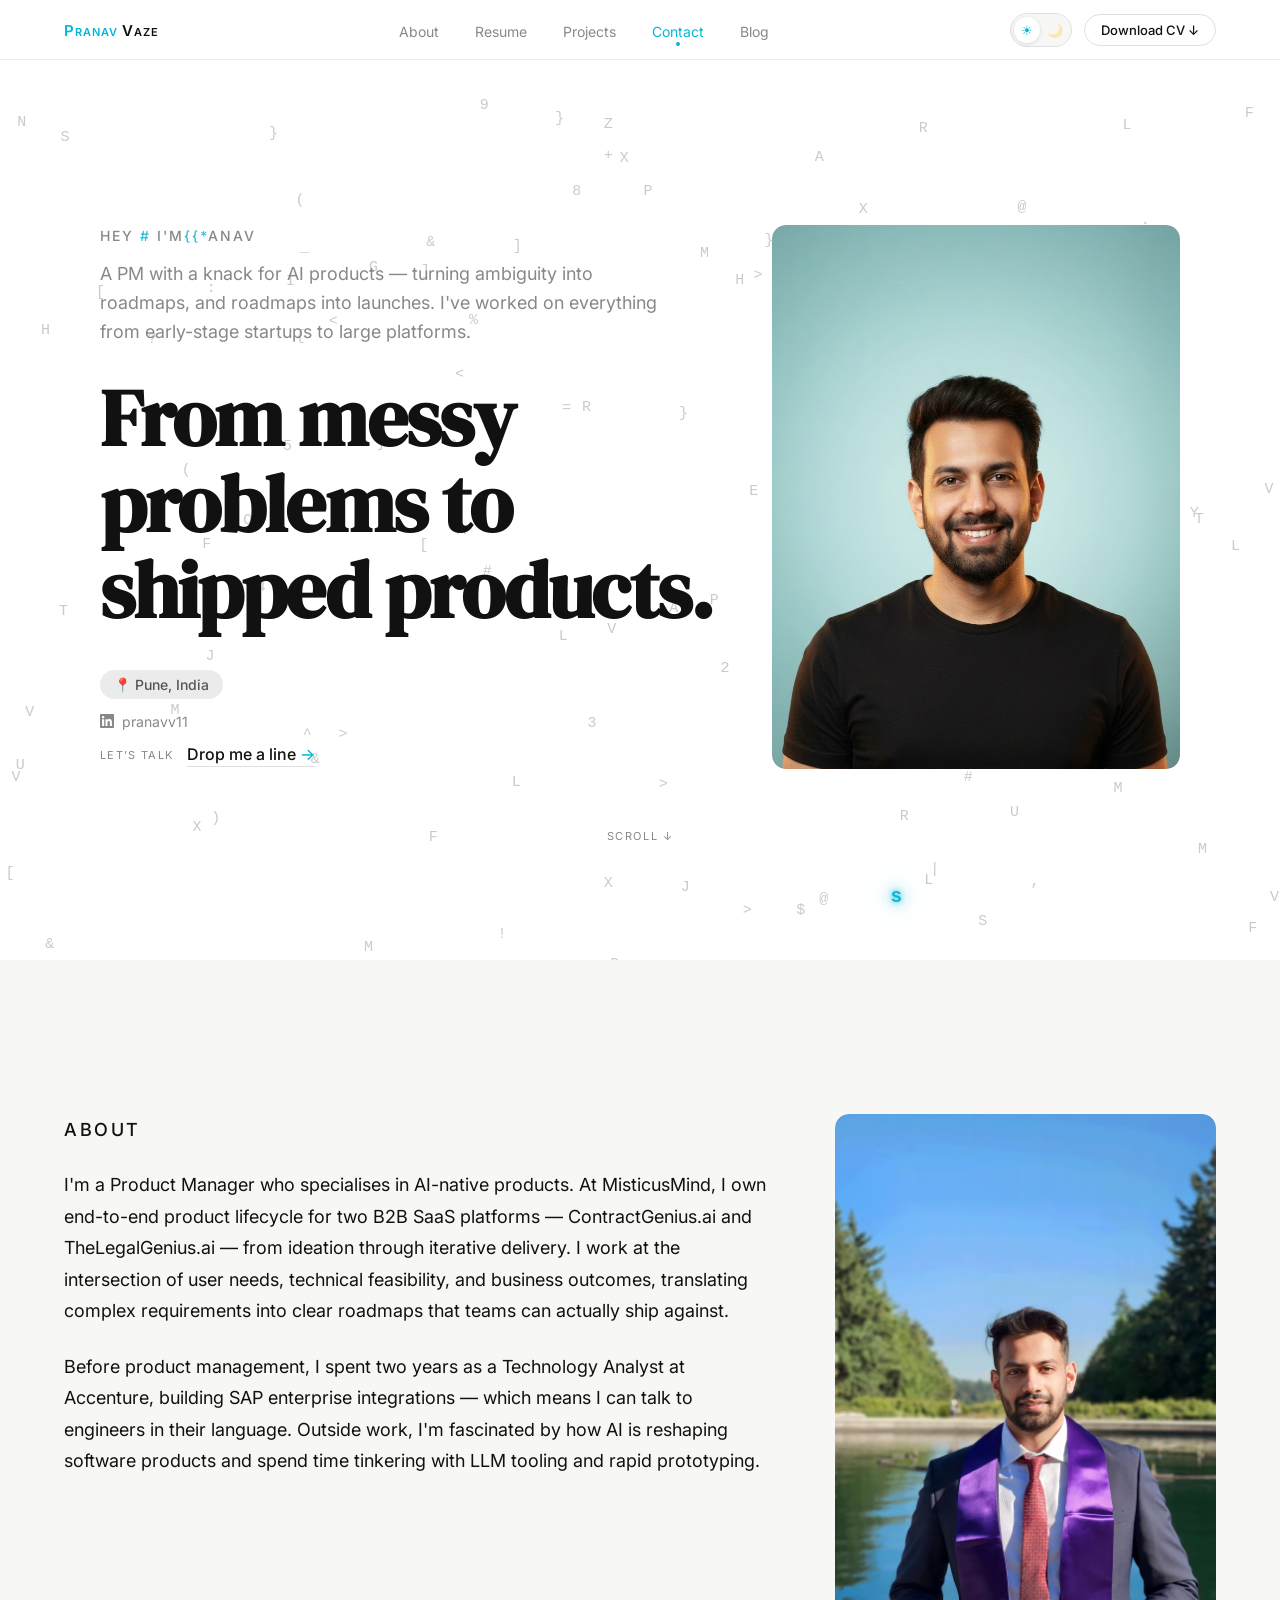
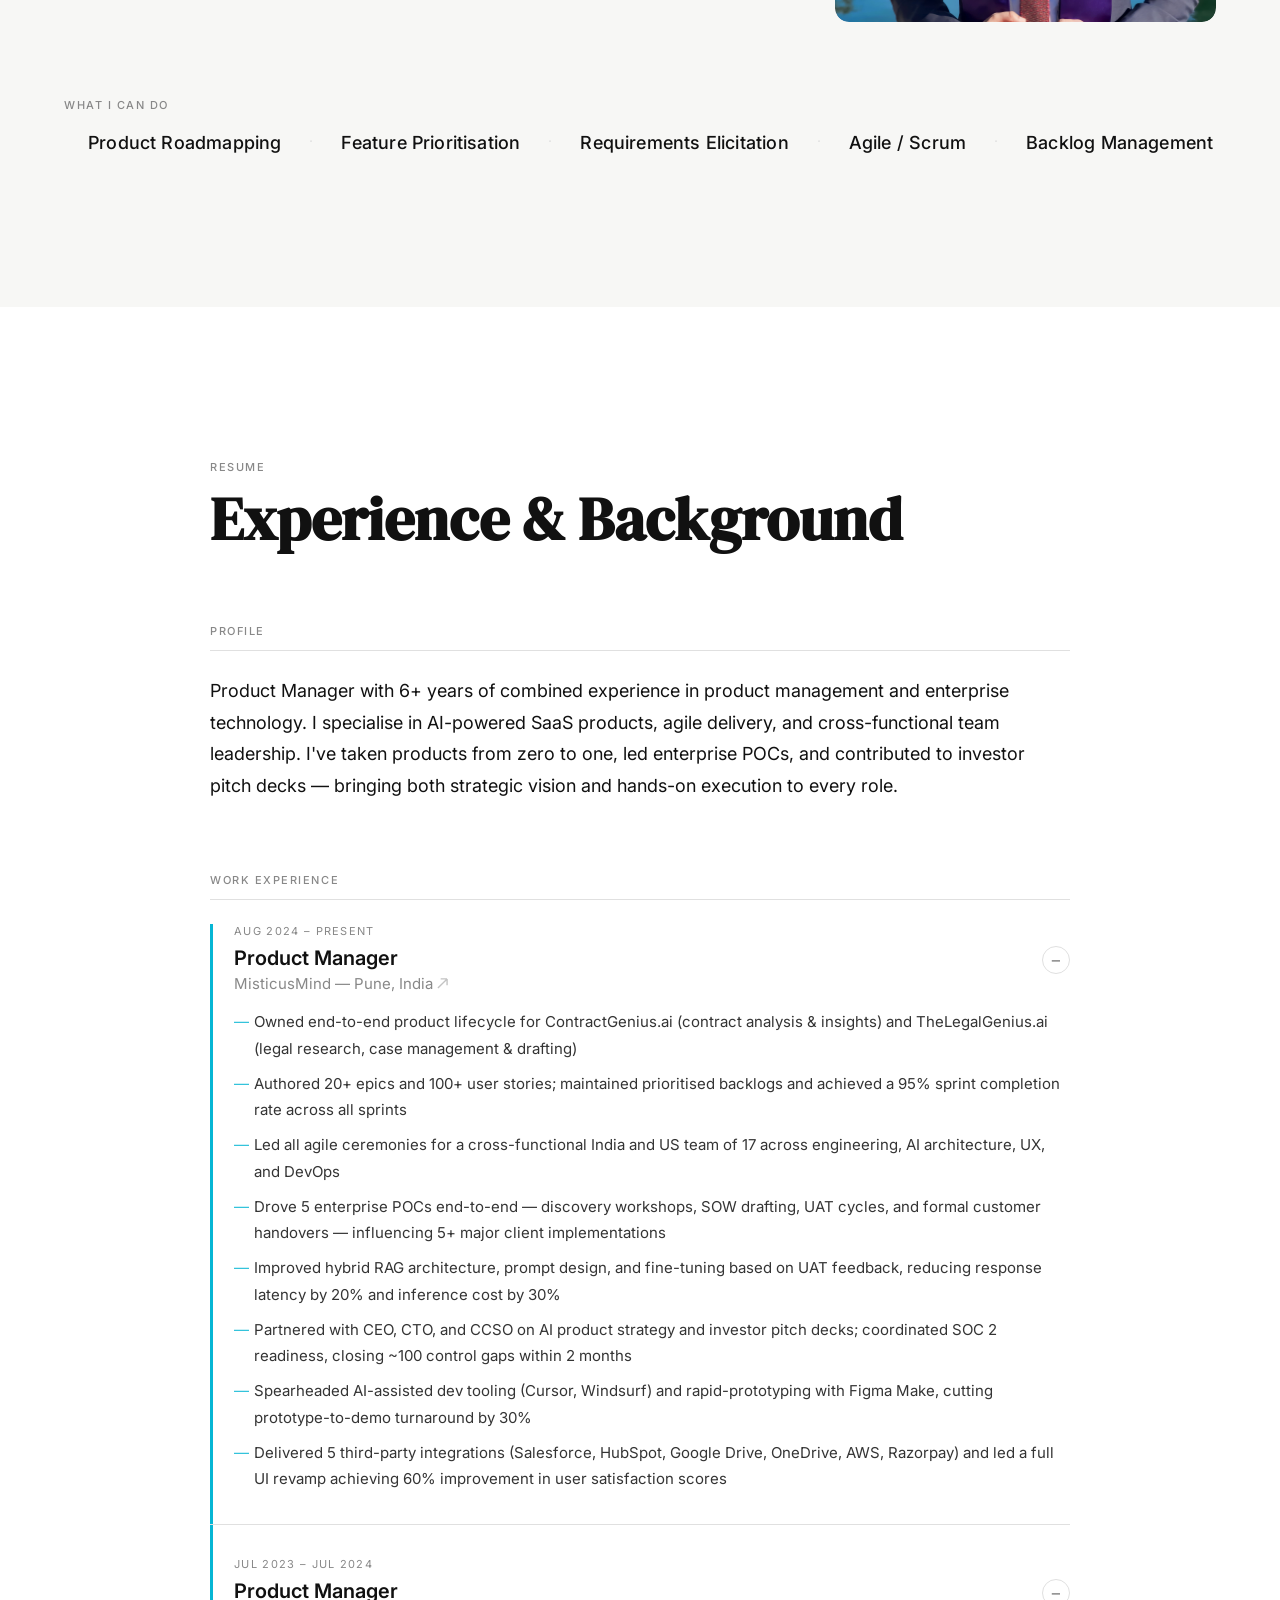
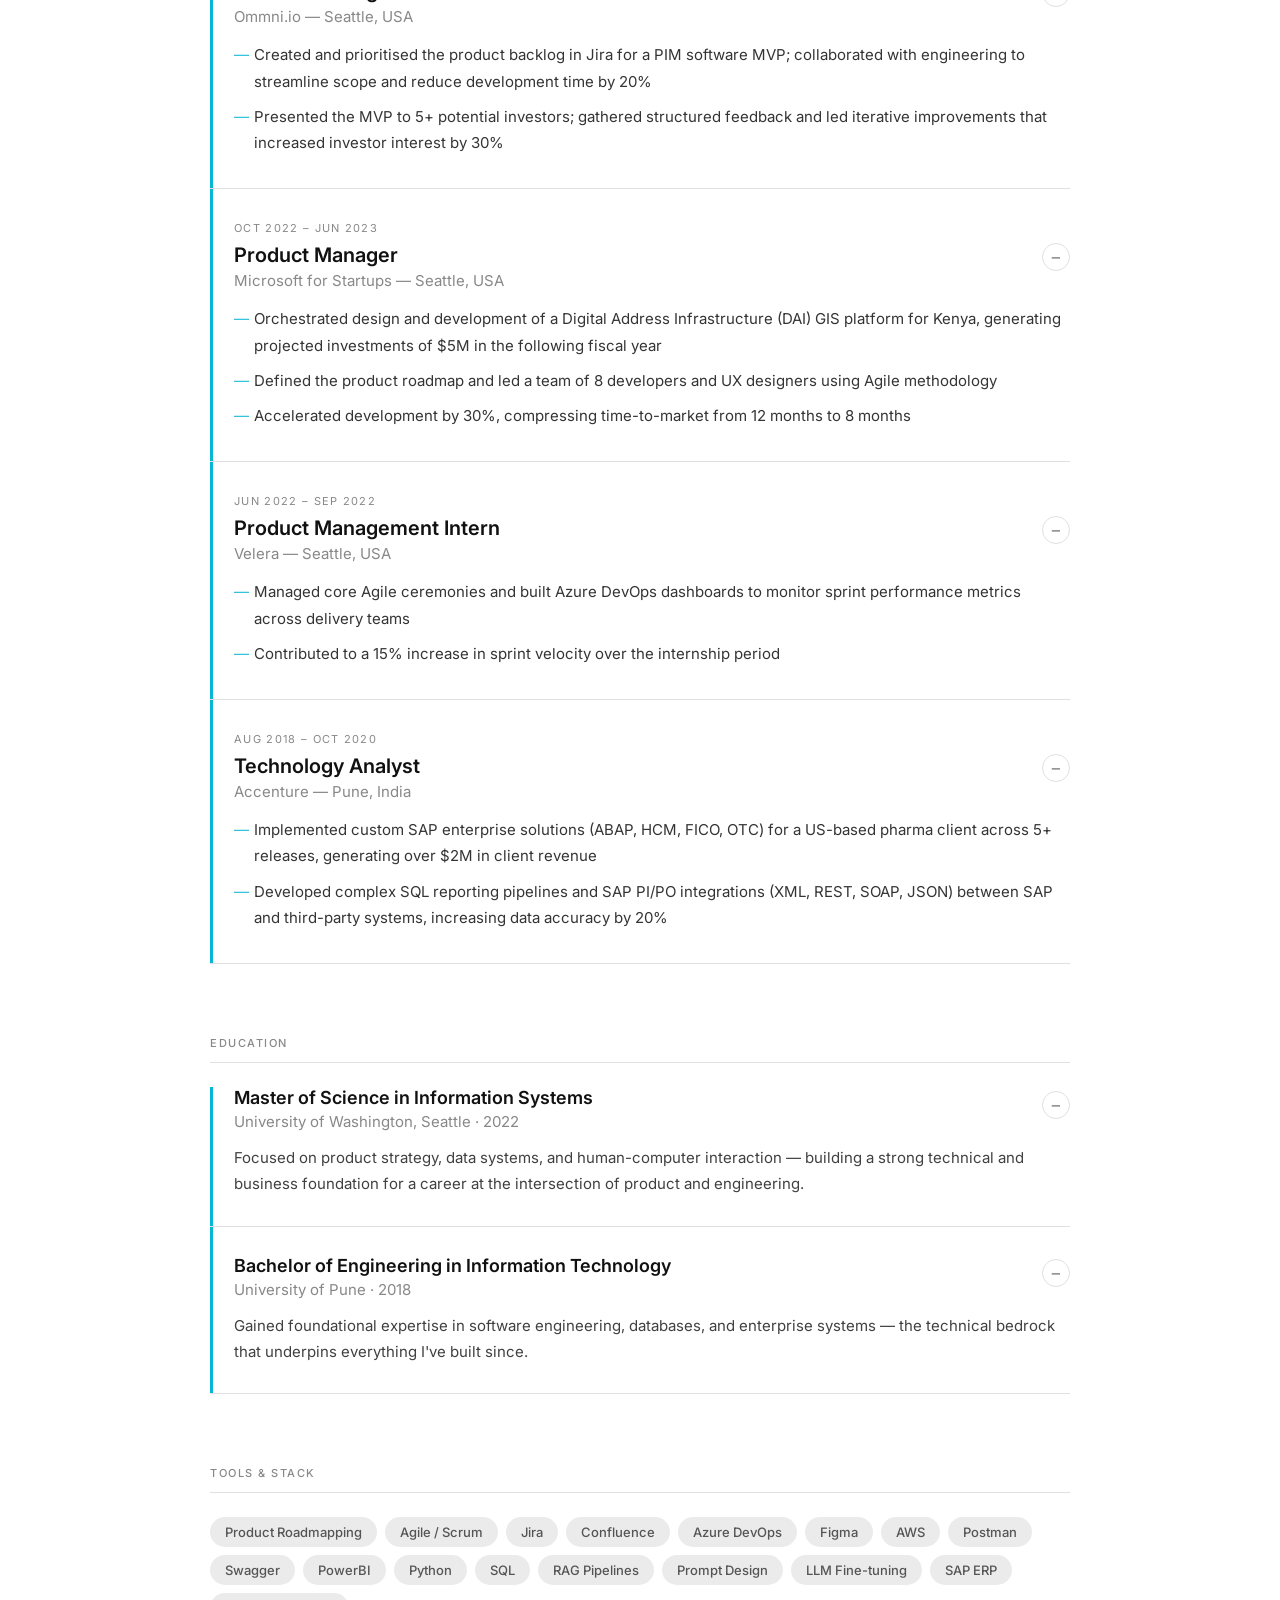
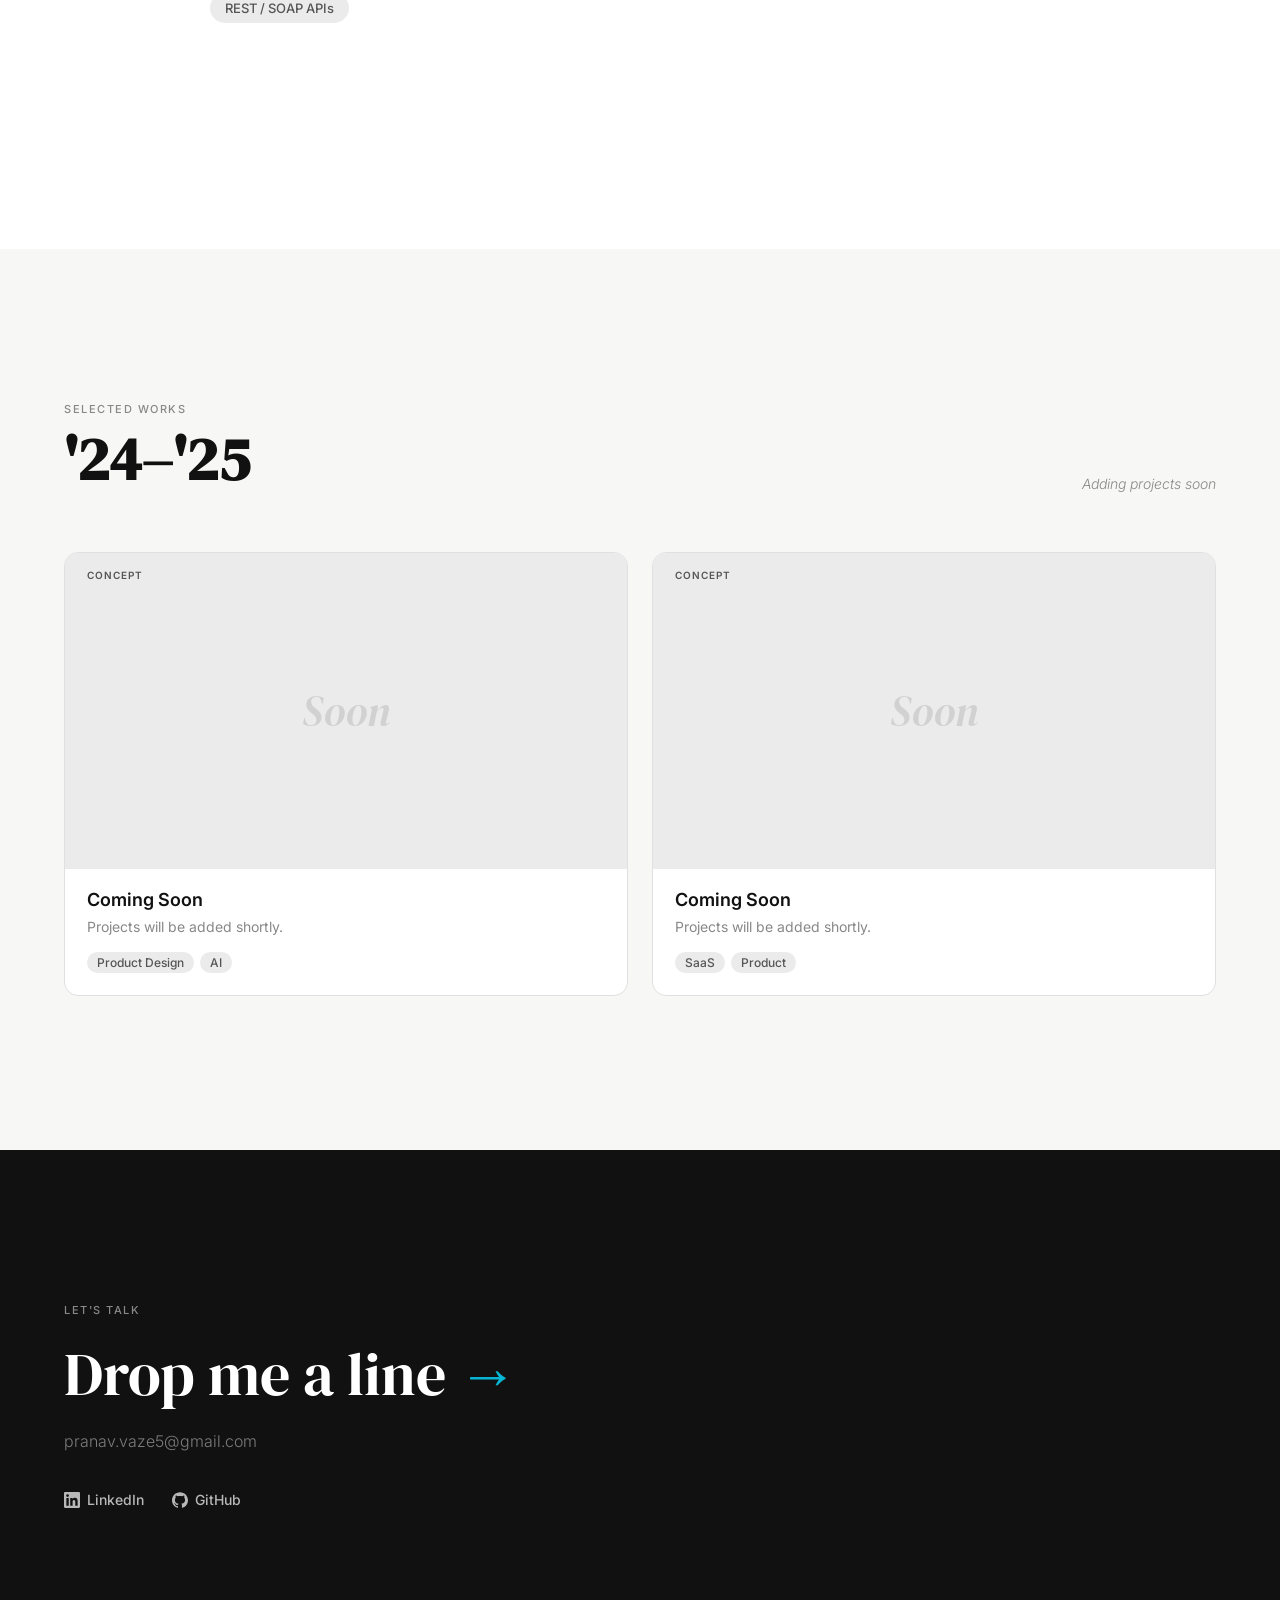
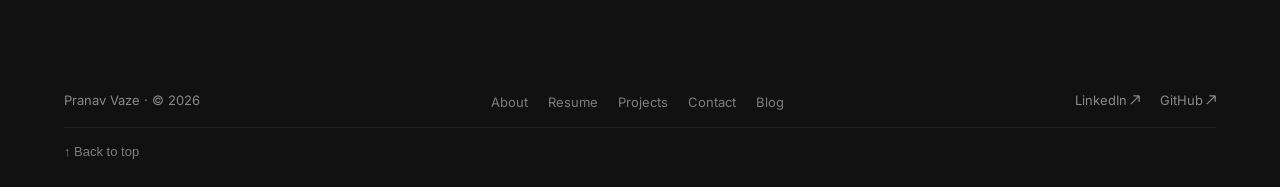
==== index.html @ aec5676a "Initial Postfolio Commit" ====
<!DOCTYPE html>
<html lang="en">

<head>
  <meta charset="UTF-8">
  <meta name="viewport" content="width=device-width, initial-scale=1.0">
  <title>Pranav Vaze — Product Manager</title>
  <meta name="description"
    content="Pranav Vaze — Product Manager specialising in AI-native products. Turning ambiguity into roadmaps and roadmaps into launches.">
  <link rel="preconnect" href="https://fonts.googleapis.com">
  <link rel="preconnect" href="https://fonts.gstatic.com" crossorigin>
  <link
    href="https://fonts.googleapis.com/css2?family=DM+Serif+Display:ital@0;1&family=Inter:wght@300;400;500;600&display=swap"
    rel="stylesheet">
  <link rel="stylesheet" href="css/variables.css">
  <link rel="stylesheet" href="css/base.css">
  <link rel="stylesheet" href="css/animations.css">
  <link rel="stylesheet" href="css/components.css">
  <link rel="stylesheet" href="css/sections.css">
</head>

<body>

  <!-- ── THEME: apply before paint ─────────────────────────────────── -->
  <script>
    (function () {
      const saved = localStorage.getItem('theme');
      if (saved) {
        document.documentElement.setAttribute('data-theme', saved);
      } else if (window.matchMedia('(prefers-color-scheme: dark)').matches) {
        document.documentElement.setAttribute('data-theme', 'dark');
      }
    })();
  </script>

  <!-- ── SKIP LINK ──────────────────────────────────────────────────── -->
  <a href="#main" class="skip-link">Skip to content</a>

  <!-- ══════════════════════════════════════════════════════════════════
       NAVBAR
  ══════════════════════════════════════════════════════════════════════ -->
  <nav class="navbar" id="navbar" role="navigation" aria-label="Main navigation">
    <div class="container">
      <a href="#hero" class="nav-wordmark" aria-label="Pranav Vaze — home"><span class="nav-wordmark-first">Pranav</span><span class="nav-wordmark-last"> Vaze</span></a>
      <ul class="nav-links" id="nav-links">
        <li><a href="#about" data-section="about">About</a></li>
        <li><a href="#resume" data-section="resume">Resume</a></li>
        <li><a href="#projects" data-section="projects">Projects</a></li>
        <li><a href="#contact" data-section="contact">Contact</a></li>
        <li><a href="blog.html">Blog</a></li>
      </ul>
      <div class="nav-right">
        <button class="theme-toggle" id="theme-toggle" aria-label="Switch to dark mode">
          <span class="theme-seg theme-seg--light">☀</span>
          <span class="theme-seg theme-seg--dark">🌙</span>
        </button>
        <a href="https://drive.google.com/file/d/1BAf2yKlgQ_WOQwx5iVLSrntzZ3sgivy-/view?usp=sharing" target="_blank"
          rel="noopener noreferrer" class="btn-cv">Download CV ↓</a>
        <button class="hamburger" id="hamburger" aria-label="Open menu" aria-expanded="false"
          aria-controls="mobile-overlay">
          <span></span><span></span><span></span>
        </button>
      </div>
    </div>
  </nav>

  <!-- Mobile Overlay -->
  <div class="mobile-overlay" id="mobile-overlay" role="dialog" aria-modal="true" aria-label="Navigation menu">
    <ul class="mobile-nav-links">
      <li><a href="#about" class="mobile-nav-link">About</a></li>
      <li><a href="#resume" class="mobile-nav-link">Resume</a></li>
      <li><a href="#projects" class="mobile-nav-link">Projects</a></li>
      <li><a href="#contact" class="mobile-nav-link">Contact</a></li>
      <li><a href="blog.html" class="mobile-nav-link">Blog</a></li>
    </ul>
    <div class="mobile-theme-row">
      <span>Theme</span>
      <button class="theme-toggle" id="theme-toggle-mobile" aria-label="Switch to dark mode">
        <span class="theme-seg theme-seg--light">☀</span>
        <span class="theme-seg theme-seg--dark">🌙</span>
      </button>
    </div>
    <a href="https://drive.google.com/file/d/1BAf2yKlgQ_WOQwx5iVLSrntzZ3sgivy-/view?usp=sharing" target="_blank"
      rel="noopener noreferrer" class="btn-cv" style="margin-top:8px">Download CV ↓</a>
  </div>

  <!-- ══════════════════════════════════════════════════════════════════
       MAIN
  ══════════════════════════════════════════════════════════════════════ -->
  <main id="main">

    <!-- ── HERO ──────────────────────────────────────────────────────── -->
    <section id="hero" class="hero" aria-label="Hero">
      <div id="hero-rain" aria-hidden="true"></div>
      <div class="container">
        <div class="hero-grid" id="hero-content">
          <div class="hero-text">
            <p class="hero-label reveal" id="hero-label" style="--delay:0ms">Hey — I'm Pranav</p>
            <p class="hero-oneliner reveal" style="--delay:100ms">
              A PM with a knack for AI products — turning ambiguity into roadmaps, and roadmaps into launches. I've
              worked on everything from early-stage startups to large platforms.
            </p>
            <h1 class="hero-headline reveal" style="--delay:200ms">From messy<br>problems to<br>shipped products.</h1>
            <div class="hero-meta">
              <span class="hero-pill reveal" style="--delay:300ms">📍 Pune, India</span>
              <a href="https://www.linkedin.com/in/pranavv11" target="_blank" rel="noopener noreferrer"
                class="hero-linkedin reveal" style="--delay:380ms" aria-label="LinkedIn profile">
                <svg viewBox="0 0 24 24" fill="currentColor" aria-hidden="true">
                  <path
                    d="M20.447 20.452h-3.554v-5.569c0-1.328-.027-3.037-1.852-3.037-1.853 0-2.136 1.445-2.136 2.939v5.667H9.351V9h3.414v1.561h.046c.477-.9 1.637-1.85 3.37-1.85 3.601 0 4.267 2.37 4.267 5.455v6.286zM5.337 7.433a2.062 2.062 0 01-2.063-2.065 2.064 2.064 0 112.063 2.065zm1.782 13.019H3.555V9h3.564v11.452zM22.225 0H1.771C.792 0 0 .774 0 1.729v20.542C0 23.227.792 24 1.771 24h20.451C23.2 24 24 23.227 24 22.271V1.729C24 .774 23.2 0 22.222 0h.003z" />
                </svg>
                pranavv11
              </a>
              <div class="hero-cta reveal" style="--delay:460ms">
                <span class="hero-cta-label">Let's talk</span>
                <a href="mailto:pranav.vaze5@gmail.com" class="hero-cta-link">Drop me a line <span class="cta-arrow"
                    aria-hidden="true">→</span></a>
              </div>
            </div>
          </div>
          <div class="hero-portrait reveal" style="--delay:150ms">
            <img src="assets/images/pranav2.png" alt="Pranav Vaze" class="hero-photo" />
            <span class="hero-initials hero-initials--fallback" aria-hidden="true">PV</span>
          </div>
        </div>
        <p class="hero-scroll reveal" style="--delay:560ms" aria-hidden="true">SCROLL ↓</p>
      </div>
    </section>

    <!-- ── ABOUT ─────────────────────────────────────────────────────── -->
    <section id="about" class="about section-pad" aria-label="About">
      <div class="container">
        <div class="about-grid">
          <div class="about-bio">
            <p class="label about-label reveal">About</p>
            <p class="reveal" style="--delay:80ms">
              I'm a Product Manager who specialises in AI-native products. At MisticusMind, I own end-to-end product
              lifecycle for two B2B SaaS platforms — ContractGenius.ai and TheLegalGenius.ai — from ideation through
              iterative delivery. I work at the intersection of user needs, technical feasibility, and business
              outcomes, translating complex requirements into clear roadmaps that teams can actually ship against.
            </p>
            <p class="reveal" style="--delay:160ms">
              Before product management, I spent two years as a Technology Analyst at Accenture, building SAP enterprise
              integrations — which means I can talk to engineers in their language. Outside work, I'm fascinated by how
              AI is reshaping software products and spend time tinkering with LLM tooling and rapid prototyping.
            </p>
          </div>
          <div>
            <div class="about-portrait reveal" style="--delay:120ms">
              <img src="assets/images/pranav.jpeg" alt="Pranav Vaze" class="about-photo" />
              <span class="about-initials about-initials--fallback" aria-hidden="true">PV</span>
              <p class="about-portrait-caption">Pranav Vaze · Product Manager</p>
            </div>
          </div>
        </div>

        <div class="about-marquee-section reveal" style="--delay:200ms">
          <p class="label about-marquee-label">What I Can Do</p>
          <div class="marquee-wrapper" aria-label="Skills ticker" role="marquee">
            <div class="marquee-zone marquee-zone--left"  aria-hidden="true"></div>
            <div class="marquee-zone marquee-zone--right" aria-hidden="true"></div>
            <div class="marquee-track" aria-hidden="true">
              <!-- First set -->
              <span class="marquee-item">Product Roadmapping</span><span class="marquee-sep">·</span>
              <span class="marquee-item">Feature Prioritisation</span><span class="marquee-sep">·</span>
              <span class="marquee-item">Requirements Elicitation</span><span class="marquee-sep">·</span>
              <span class="marquee-item">Agile / Scrum</span><span class="marquee-sep">·</span>
              <span class="marquee-item">Backlog Management</span><span class="marquee-sep">·</span>
              <span class="marquee-item">User Story Writing</span><span class="marquee-sep">·</span>
              <span class="marquee-item">UAT</span><span class="marquee-sep">·</span>
              <span class="marquee-item">Go-to-Market</span><span class="marquee-sep">·</span>
              <span class="marquee-item">RAG Pipelines</span><span class="marquee-sep">·</span>
              <span class="marquee-item">Prompt Design</span><span class="marquee-sep">·</span>
              <span class="marquee-item">Fine-tuning</span><span class="marquee-sep">·</span>
              <span class="marquee-item">LLM Product Development</span><span class="marquee-sep">·</span>
              <span class="marquee-item">AI Tooling</span><span class="marquee-sep">·</span>
              <span class="marquee-item">Cross-functional Leadership</span><span class="marquee-sep">·</span>
              <span class="marquee-item">Stakeholder Management</span><span class="marquee-sep">·</span>
              <span class="marquee-item">Executive Communication</span><span class="marquee-sep">·</span>
              <span class="marquee-item">Customer Engagement</span><span class="marquee-sep">·</span>
              <!-- Duplicate for seamless loop -->
              <span class="marquee-item">Product Roadmapping</span><span class="marquee-sep">·</span>
              <span class="marquee-item">Feature Prioritisation</span><span class="marquee-sep">·</span>
              <span class="marquee-item">Requirements Elicitation</span><span class="marquee-sep">·</span>
              <span class="marquee-item">Agile / Scrum</span><span class="marquee-sep">·</span>
              <span class="marquee-item">Backlog Management</span><span class="marquee-sep">·</span>
              <span class="marquee-item">User Story Writing</span><span class="marquee-sep">·</span>
              <span class="marquee-item">UAT</span><span class="marquee-sep">·</span>
              <span class="marquee-item">Go-to-Market</span><span class="marquee-sep">·</span>
              <span class="marquee-item">RAG Pipelines</span><span class="marquee-sep">·</span>
              <span class="marquee-item">Prompt Design</span><span class="marquee-sep">·</span>
              <span class="marquee-item">Fine-tuning</span><span class="marquee-sep">·</span>
              <span class="marquee-item">LLM Product Development</span><span class="marquee-sep">·</span>
              <span class="marquee-item">AI Tooling</span><span class="marquee-sep">·</span>
              <span class="marquee-item">Cross-functional Leadership</span><span class="marquee-sep">·</span>
              <span class="marquee-item">Stakeholder Management</span><span class="marquee-sep">·</span>
              <span class="marquee-item">Executive Communication</span><span class="marquee-sep">·</span>
              <span class="marquee-item">Customer Engagement</span><span class="marquee-sep">·</span>
            </div>
          </div>
        </div>
      </div>
    </section>

    <!-- ── RESUME ────────────────────────────────────────────────────── -->
    <section id="resume" class="resume section-pad" aria-label="Resume">
      <div class="container">
        <div class="resume-inner">
          <div class="resume-header reveal">
            <div class="resume-title-group">
              <p class="label">Resume</p>
              <h2>Experience &amp; Background</h2>
            </div>
          </div>

          <!-- Profile -->
          <div class="resume-section reveal" style="--delay:80ms">
            <p class="resume-section-label">Profile</p>
            <div class="resume-profile">
              <p>Product Manager with 6+ years of combined experience in product management and enterprise technology. I
                specialise in AI-powered SaaS products, agile delivery, and cross-functional team leadership. I've taken
                products from zero to one, led enterprise POCs, and contributed to investor pitch decks — bringing both
                strategic vision and hands-on execution to every role.</p>
            </div>
          </div>

          <!-- Work Experience -->
          <div class="resume-section">
            <p class="resume-section-label reveal">Work Experience</p>

            <div class="role-item" data-expanded="true">
              <div class="role-header" role="button" tabindex="0" aria-expanded="true">
                <div class="role-header-text">
                  <p class="role-year">Aug 2024 – Present</p>
                  <p class="role-title">Product Manager</p>
                  <p class="role-company">
                    <a href="https://misticusmind.com" target="_blank" rel="noopener noreferrer">
                      MisticusMind — Pune, India
                      <svg viewBox="0 0 12 12" fill="none" stroke="currentColor" stroke-width="1.5" aria-hidden="true"><path d="M1 11L11 1M11 1H4M11 1v7"/></svg>
                    </a>
                  </p>
                </div>
                <span class="role-toggle" aria-hidden="true"></span>
              </div>
              <div class="role-body">
                <div class="role-body-inner">
                  <ul class="role-bullets">
                    <li>Owned end-to-end product lifecycle for ContractGenius.ai (contract analysis &amp; insights) and TheLegalGenius.ai (legal research, case management &amp; drafting)</li>
                    <li>Authored 20+ epics and 100+ user stories; maintained prioritised backlogs and achieved a 95% sprint completion rate across all sprints</li>
                    <li>Led all agile ceremonies for a cross-functional India and US team of 17 across engineering, AI architecture, UX, and DevOps</li>
                    <li>Drove 5 enterprise POCs end-to-end — discovery workshops, SOW drafting, UAT cycles, and formal customer handovers — influencing 5+ major client implementations</li>
                    <li>Improved hybrid RAG architecture, prompt design, and fine-tuning based on UAT feedback, reducing response latency by 20% and inference cost by 30%</li>
                    <li>Partnered with CEO, CTO, and CCSO on AI product strategy and investor pitch decks; coordinated SOC 2 readiness, closing ~100 control gaps within 2 months</li>
                    <li>Spearheaded AI-assisted dev tooling (Cursor, Windsurf) and rapid-prototyping with Figma Make, cutting prototype-to-demo turnaround by 30%</li>
                    <li>Delivered 5 third-party integrations (Salesforce, HubSpot, Google Drive, OneDrive, AWS, Razorpay) and led a full UI revamp achieving 60% improvement in user satisfaction scores</li>
                  </ul>
                </div>
              </div>
            </div>

            <div class="role-item" data-expanded="true">
              <div class="role-header" role="button" tabindex="0" aria-expanded="true">
                <div class="role-header-text">
                  <p class="role-year">Jul 2023 – Jul 2024</p>
                  <p class="role-title">Product Manager</p>
                  <p class="role-company">Ommni.io — Seattle, USA</p>
                </div>
                <span class="role-toggle" aria-hidden="true"></span>
              </div>
              <div class="role-body">
                <div class="role-body-inner">
                  <ul class="role-bullets">
                    <li>Created and prioritised the product backlog in Jira for a PIM software MVP; collaborated with engineering to streamline scope and reduce development time by 20%</li>
                    <li>Presented the MVP to 5+ potential investors; gathered structured feedback and led iterative improvements that increased investor interest by 30%</li>
                  </ul>
                </div>
              </div>
            </div>

            <div class="role-item" data-expanded="true">
              <div class="role-header" role="button" tabindex="0" aria-expanded="true">
                <div class="role-header-text">
                  <p class="role-year">Oct 2022 – Jun 2023</p>
                  <p class="role-title">Product Manager</p>
                  <p class="role-company">Microsoft for Startups — Seattle, USA</p>
                </div>
                <span class="role-toggle" aria-hidden="true"></span>
              </div>
              <div class="role-body">
                <div class="role-body-inner">
                  <ul class="role-bullets">
                    <li>Orchestrated design and development of a Digital Address Infrastructure (DAI) GIS platform for Kenya, generating projected investments of $5M in the following fiscal year</li>
                    <li>Defined the product roadmap and led a team of 8 developers and UX designers using Agile methodology</li>
                    <li>Accelerated development by 30%, compressing time-to-market from 12 months to 8 months</li>
                  </ul>
                </div>
              </div>
            </div>

            <div class="role-item" data-expanded="true">
              <div class="role-header" role="button" tabindex="0" aria-expanded="true">
                <div class="role-header-text">
                  <p class="role-year">Jun 2022 – Sep 2022</p>
                  <p class="role-title">Product Management Intern</p>
                  <p class="role-company">Velera — Seattle, USA</p>
                </div>
                <span class="role-toggle" aria-hidden="true"></span>
              </div>
              <div class="role-body">
                <div class="role-body-inner">
                  <ul class="role-bullets">
                    <li>Managed core Agile ceremonies and built Azure DevOps dashboards to monitor sprint performance metrics across delivery teams</li>
                    <li>Contributed to a 15% increase in sprint velocity over the internship period</li>
                  </ul>
                </div>
              </div>
            </div>

            <div class="role-item" data-expanded="true">
              <div class="role-header" role="button" tabindex="0" aria-expanded="true">
                <div class="role-header-text">
                  <p class="role-year">Aug 2018 – Oct 2020</p>
                  <p class="role-title">Technology Analyst</p>
                  <p class="role-company">Accenture — Pune, India</p>
                </div>
                <span class="role-toggle" aria-hidden="true"></span>
              </div>
              <div class="role-body">
                <div class="role-body-inner">
                  <ul class="role-bullets">
                    <li>Implemented custom SAP enterprise solutions (ABAP, HCM, FICO, OTC) for a US-based pharma client across 5+ releases, generating over $2M in client revenue</li>
                    <li>Developed complex SQL reporting pipelines and SAP PI/PO integrations (XML, REST, SOAP, JSON) between SAP and third-party systems, increasing data accuracy by 20%</li>
                  </ul>
                </div>
              </div>
            </div>
          </div>

          <!-- Education -->
          <div class="resume-section">
            <p class="resume-section-label reveal">Education</p>

            <div class="edu-item" data-expanded="true">
              <div class="edu-header" role="button" tabindex="0" aria-expanded="true">
                <div class="edu-header-text">
                  <p class="edu-degree">Master of Science in Information Systems</p>
                  <p class="edu-school">University of Washington, Seattle · 2022</p>
                </div>
                <span class="edu-toggle" aria-hidden="true"></span>
              </div>
              <div class="edu-body">
                <div class="edu-body-inner">
                  <p class="edu-desc">Focused on product strategy, data systems, and human-computer interaction — building a strong technical and business foundation for a career at the intersection of product and engineering.</p>
                </div>
              </div>
            </div>

            <div class="edu-item" data-expanded="true">
              <div class="edu-header" role="button" tabindex="0" aria-expanded="true">
                <div class="edu-header-text">
                  <p class="edu-degree">Bachelor of Engineering in Information Technology</p>
                  <p class="edu-school">University of Pune · 2018</p>
                </div>
                <span class="edu-toggle" aria-hidden="true"></span>
              </div>
              <div class="edu-body">
                <div class="edu-body-inner">
                  <p class="edu-desc">Gained foundational expertise in software engineering, databases, and enterprise systems — the technical bedrock that underpins everything I've built since.</p>
                </div>
              </div>
            </div>
          </div>

          <!-- Tools & Stack -->
          <div class="resume-section reveal" style="--delay:320ms">
            <p class="resume-section-label">Tools &amp; Stack</p>
            <div class="tools-pills">
              <span class="tool-pill">Product Roadmapping</span>
              <span class="tool-pill">Agile / Scrum</span>
              <span class="tool-pill">Jira</span>
              <span class="tool-pill">Confluence</span>
              <span class="tool-pill">Azure DevOps</span>
              <span class="tool-pill">Figma</span>
              <span class="tool-pill">AWS</span>
              <span class="tool-pill">Postman</span>
              <span class="tool-pill">Swagger</span>
              <span class="tool-pill">PowerBI</span>
              <span class="tool-pill">Python</span>
              <span class="tool-pill">SQL</span>
              <span class="tool-pill">RAG Pipelines</span>
              <span class="tool-pill">Prompt Design</span>
              <span class="tool-pill">LLM Fine-tuning</span>
              <span class="tool-pill">SAP ERP</span>
              <span class="tool-pill">REST / SOAP APIs</span>
            </div>
          </div>

        </div>
      </div>
    </section>

    <!-- ── PROJECTS ───────────────────────────────────────────────────── -->
    <section id="projects" class="projects section-pad" aria-label="Projects">
      <div class="container">
        <div class="projects-header">
          <div class="projects-title-group reveal">
            <p class="label">Selected Works</p>
            <h2>'24–'25</h2>
          </div>
          <p class="projects-sub reveal" style="--delay:80ms">Adding projects soon</p>
        </div>
        <div class="projects-grid">
          <article class="project-card reveal" style="--delay:0ms" aria-label="Project coming soon">
            <div class="card-image">
              <span class="card-placeholder-text" aria-hidden="true">Soon</span>
              <span class="card-badge">CONCEPT</span>
            </div>
            <div class="card-body">
              <h3 class="card-title">Coming Soon</h3>
              <p class="card-desc">Projects will be added shortly.</p>
              <div class="card-tags">
                <span class="tag">Product Design</span>
                <span class="tag">AI</span>
              </div>
            </div>
          </article>
          <article class="project-card reveal" style="--delay:100ms" aria-label="Project coming soon">
            <div class="card-image">
              <span class="card-placeholder-text" aria-hidden="true">Soon</span>
              <span class="card-badge">CONCEPT</span>
            </div>
            <div class="card-body">
              <h3 class="card-title">Coming Soon</h3>
              <p class="card-desc">Projects will be added shortly.</p>
              <div class="card-tags">
                <span class="tag">SaaS</span>
                <span class="tag">Product</span>
              </div>
            </div>
          </article>
        </div>
      </div>
    </section>

    <!-- ── CONTACT ───────────────────────────────────────────────────── -->
    <section id="contact" class="contact section-pad" aria-label="Contact">
      <div class="container">
        <div class="contact-inner">
          <p class="contact-eyebrow reveal">Let's talk</p>
          <a href="mailto:pranav.vaze5@gmail.com" class="contact-cta reveal" style="--delay:80ms"
            aria-label="Send email to Pranav Vaze">
            Drop me a line
            <span class="contact-cta-arrow" aria-hidden="true">→</span>
          </a>
          <p class="contact-email reveal" style="--delay:160ms">pranav.vaze5@gmail.com</p>
          <div class="contact-socials reveal" style="--delay:240ms">
            <a href="https://www.linkedin.com/in/pranavv11" target="_blank" rel="noopener noreferrer"
              class="contact-social-link" aria-label="LinkedIn">
              <svg viewBox="0 0 24 24" fill="currentColor" aria-hidden="true">
                <path
                  d="M20.447 20.452h-3.554v-5.569c0-1.328-.027-3.037-1.852-3.037-1.853 0-2.136 1.445-2.136 2.939v5.667H9.351V9h3.414v1.561h.046c.477-.9 1.637-1.85 3.37-1.85 3.601 0 4.267 2.37 4.267 5.455v6.286zM5.337 7.433a2.062 2.062 0 01-2.063-2.065 2.064 2.064 0 112.063 2.065zm1.782 13.019H3.555V9h3.564v11.452zM22.225 0H1.771C.792 0 0 .774 0 1.729v20.542C0 23.227.792 24 1.771 24h20.451C23.2 24 24 23.227 24 22.271V1.729C24 .774 23.2 0 22.222 0h.003z" />
              </svg>
              LinkedIn
            </a>
            <a href="https://github.com/pranavv96" target="_blank" rel="noopener noreferrer" class="contact-social-link"
              aria-label="GitHub">
              <svg viewBox="0 0 24 24" fill="currentColor" aria-hidden="true">
                <path
                  d="M12 .297c-6.63 0-12 5.373-12 12 0 5.303 3.438 9.8 8.205 11.385.6.113.82-.258.82-.577 0-.285-.01-1.04-.015-2.04-3.338.724-4.042-1.61-4.042-1.61C4.422 18.07 3.633 17.7 3.633 17.7c-1.087-.744.084-.729.084-.729 1.205.084 1.838 1.236 1.838 1.236 1.07 1.835 2.809 1.305 3.495.998.108-.776.417-1.305.76-1.605-2.665-.3-5.466-1.332-5.466-5.93 0-1.31.465-2.38 1.235-3.22-.135-.303-.54-1.523.105-3.176 0 0 1.005-.322 3.3 1.23.96-.267 1.98-.399 3-.405 1.02.006 2.04.138 3 .405 2.28-1.552 3.285-1.23 3.285-1.23.645 1.653.24 2.873.12 3.176.765.84 1.23 1.91 1.23 3.22 0 4.61-2.805 5.625-5.475 5.92.42.36.81 1.096.81 2.22 0 1.606-.015 2.896-.015 3.286 0 .315.21.69.825.57C20.565 22.092 24 17.592 24 12.297c0-6.627-5.373-12-12-12" />
              </svg>
              GitHub
            </a>
          </div>
        </div>
      </div>
    </section>

  </main>

  <!-- ══════════════════════════════════════════════════════════════════
       FOOTER
  ══════════════════════════════════════════════════════════════════════ -->
  <footer class="footer" role="contentinfo">
    <div class="container">
      <div class="footer-row">
        <span class="footer-copy">Pranav Vaze · © 2026</span>
        <nav aria-label="Footer navigation">
          <ul class="footer-nav">
            <li><a href="#about">About</a></li>
            <li><a href="#resume">Resume</a></li>
            <li><a href="#projects">Projects</a></li>
            <li><a href="#contact">Contact</a></li>
            <li><a href="blog.html">Blog</a></li>
          </ul>
        </nav>
        <div class="footer-links">
          <a href="https://www.linkedin.com/in/pranavv11" target="_blank" rel="noopener noreferrer"
            aria-label="LinkedIn">
            LinkedIn
            <svg width="10" height="10" viewBox="0 0 12 12" fill="none" stroke="currentColor" stroke-width="1.5"
              aria-hidden="true">
              <path d="M1 11L11 1M11 1H4M11 1v7" />
            </svg>
          </a>
          <a href="https://github.com/pranavv96" target="_blank" rel="noopener noreferrer" aria-label="GitHub">
            GitHub
            <svg width="10" height="10" viewBox="0 0 12 12" fill="none" stroke="currentColor" stroke-width="1.5"
              aria-hidden="true">
              <path d="M1 11L11 1M11 1H4M11 1v7" />
            </svg>
          </a>
        </div>
      </div>
      <div class="footer-row">
        <button class="footer-top" id="back-to-top" aria-label="Back to top">↑ Back to top</button>
      </div>
    </div>
  </footer>

  <!-- ── STICKY CV BUTTON ───────────────────────────────────────────── -->
  <a href="https://drive.google.com/file/d/1BAf2yKlgQ_WOQwx5iVLSrntzZ3sgivy-/view?usp=sharing" target="_blank"
    rel="noopener noreferrer" class="sticky-cv-btn" id="sticky-cv" aria-label="Download CV">
    Download CV ↓
  </a>

  <!-- ── SCRIPTS ─────────────────────────────────────────────────── -->
  <script src="js/theme.js"></script>
  <script src="js/nav.js"></script>
  <script src="js/animations.js"></script>
  <script src="js/marquee.js"></script>
  <script src="js/hero-rain.js"></script>
  <script src="js/cursor.js"></script>

</body>

</html>
---- css/variables.css ----
/* ─── DESIGN TOKENS ─────────────────────────────────────────────── */
:root {
  --bg-primary:    #FFFFFF;
  --bg-surface:    #F7F7F5;
  --bg-contact:    #111111;
  --text-primary:  #111111;
  --text-muted:    #888888;
  --border:        #E0E0E0;
  --tag-bg:        #EBEBEB;
  --tag-text:      #555555;
  --footer-bg:     #111111;
  --footer-text:   #FFFFFF;
  --card-bg:       #FFFFFF;
  --shadow-sm:     0 2px 12px rgba(0, 0, 0, 0.06);
  --shadow-md:     0 8px 32px rgba(0, 0, 0, 0.12);
  --radius-card:   14px;
  --radius-pill:   999px;
  --transition:    0.3s ease;
  --font-heading:  'DM Serif Display', Georgia, serif;
  --font-body:     'Inter', system-ui, sans-serif;
  --text-hero:     clamp(42px, 6.5vw, 80px);
  --text-h2:       clamp(36px, 5vw, 60px);
  --text-h3:       clamp(20px, 2.5vw, 26px);
  --text-body:     18px;
  --text-small:    14px;
  --text-label:    11px;
  --accent:        #06B6D4;
  --accent-hover:  #0891B2;
  --accent-subtle: #ECFEFF;
}

[data-theme="dark"] {
  --bg-primary:    #0F0F0F;
  --bg-surface:    #1A1A1A;
  --bg-contact:    #080808;
  --text-primary:  #F0F0F0;
  --text-muted:    #666666;
  --border:        #2A2A2A;
  --tag-bg:        #222222;
  --tag-text:      #AAAAAA;
  --footer-bg:     #0A0A0A;
  --footer-text:   #F0F0F0;
  --card-bg:       #1A1A1A;
  --shadow-sm:     0 2px 12px rgba(0, 0, 0, 0.3);
  --shadow-md:     0 8px 32px rgba(0, 0, 0, 0.5);
  --accent:        #06B6D4;
  --accent-hover:  #22D3EE;
  --accent-subtle: #164E63;
}
---- css/base.css ----
/* ─── RESET ──────────────────────────────────────────────────────── */
*, *::before, *::after {
  box-sizing: border-box;
  margin: 0;
  padding: 0;
}

html {
  scroll-behavior: smooth;
}

body {
  font-family: var(--font-body);
  font-size: var(--text-body);
  color: var(--text-primary);
  background: var(--bg-primary);
  transition: background var(--transition), color var(--transition);
  overflow-x: hidden;
}

img {
  max-width: 100%;
  display: block;
}

a {
  color: inherit;
  text-decoration: none;
}

/* ─── CUSTOM CURSOR (desktop only) ──────────────────────────────── */
@media (pointer: fine) {
  *, *::before, *::after { cursor: none !important; }

  .cursor-dot,
  .cursor-ring {
    position: fixed;
    border-radius: 50%;
    pointer-events: none;
    z-index: 99999;
    transform: translate(-50%, -50%);
    will-change: left, top;
  }

  /* Inner filled dot — sits exactly on the mouse */
  .cursor-dot {
    width: 9px;
    height: 9px;
    background: #06B6D4;
    box-shadow: 0 0 8px rgba(6, 182, 212, 0.7);
    transition: opacity 0.2s, transform 0.15s;
  }

  /* Outer ring — lags behind via JS lerp */
  .cursor-ring {
    width: 36px;
    height: 36px;
    border: 1.5px solid;
    background: transparent;
    transition: opacity 0.2s, border-color 0.3s, transform 0.15s;
  }

  /* Theme-aware ring colour */
  :root .cursor-ring          { border-color: rgba(0, 0, 0, 0.35); }
  [data-theme="dark"] .cursor-ring { border-color: rgba(255, 255, 255, 0.45); }

  /* Hover state: dot grows, ring shrinks to meet it */
  body.cursor-hover .cursor-dot  { transform: translate(-50%, -50%) scale(1.6); }
  body.cursor-hover .cursor-ring { transform: translate(-50%, -50%) scale(0.72); border-color: #06B6D4; }

  /* Click burst: ring expands and fades */
  @keyframes cursor-burst {
    0%   { transform: translate(-50%, -50%) scale(1);   opacity: 1; }
    60%  { opacity: 0.5; }
    100% { transform: translate(-50%, -50%) scale(4.5); opacity: 0; }
  }

  .cursor-ring.burst {
    animation: cursor-burst 0.45s cubic-bezier(0.2, 0.8, 0.4, 1) forwards;
  }

  /* Hide when mouse leaves page */
  .cursor-dot.hidden,
  .cursor-ring.hidden { opacity: 0; }
}

/* ─── SKIP LINK ──────────────────────────────────────────────────── */
.skip-link {
  position: absolute;
  top: -100%;
  left: 1rem;
  padding: 0.5rem 1rem;
  background: var(--text-primary);
  color: var(--bg-primary);
  font-size: var(--text-small);
  border-radius: var(--radius-pill);
  z-index: 9999;
  transition: top 0.2s;
}

.skip-link:focus {
  top: 1rem;
}

/* ─── LAYOUT UTILITIES ───────────────────────────────────────────── */
.container {
  max-width: 1280px;
  margin: 0 auto;
  padding: 0 clamp(20px, 5vw, 80px);
}

.section-pad {
  padding: clamp(80px, 12vw, 160px) 0;
}

.label {
  font-family: var(--font-body);
  font-size: var(--text-label);
  font-weight: 500;
  letter-spacing: 0.14em;
  text-transform: uppercase;
  color: var(--text-muted);
}

/* ─── FOCUS STYLES ───────────────────────────────────────────────── */
:focus-visible {
  outline: 2px solid var(--text-primary);
  outline-offset: 3px;
  border-radius: 4px;
}

/* ─── SELECTION ──────────────────────────────────────────────────── */
::selection {
  background: var(--accent);
  color: #fff;
}
---- css/animations.css ----
/* ─── SCROLL REVEAL ──────────────────────────────────────────────── */
.reveal {
  opacity: 0;
  transform: translateY(24px);
  transition: opacity 0.6s ease, transform 0.6s ease;
  transition-delay: var(--delay, 0ms);
}

.reveal.visible {
  opacity: 1;
  transform: translateY(0);
}

@media (prefers-reduced-motion: reduce) {
  .marquee-track {
    animation: none !important;
  }

  .reveal {
    opacity: 1;
    transform: none;
    transition: none;
  }

  .role-item,
  .edu-item {
    opacity: 1;
    transform: none;
    transition: none;
  }

  .role-item::before,
  .edu-item::before {
    height: 100% !important;
    transition: none;
  }
}

/* ─── BOUNCE (hero scroll indicator) ────────────────────────────── */
@keyframes bounce {
  0%, 100% { transform: translateY(0); }
  50%       { transform: translateY(6px); }
}

/* ─── MARQUEE ────────────────────────────────────────────────────── */
@keyframes marquee-scroll {
  from { transform: translateX(0); }
  to   { transform: translateX(-50%); }
}

.marquee-wrapper {
  overflow: hidden;
  position: relative;
}

.marquee-track {
  display: flex;
  gap: 0;
  animation: marquee-scroll 25s linear infinite;
  white-space: nowrap;
  will-change: transform;
}

.marquee-track:hover {
  animation-play-state: paused;
}

.marquee-item {
  flex-shrink: 0;
  font-size: 18px;
  font-weight: 500;
  color: var(--text-primary);
  padding: 0 24px;
  letter-spacing: 0.01em;
}

.marquee-sep {
  flex-shrink: 0;
  color: var(--border);
  font-size: 14px;
  padding: 0 4px;
}
---- css/components.css ----
/* ═══════════════════════════════════════════════════════════════════
   NAVBAR
═══════════════════════════════════════════════════════════════════ */
.navbar {
  position: sticky;
  top: 0;
  z-index: 100;
  height: 60px;

  /* Liquid glass base */
  background: color-mix(in srgb, var(--bg-primary) 55%, transparent);
  backdrop-filter: blur(24px) saturate(180%) brightness(1.04);
  -webkit-backdrop-filter: blur(24px) saturate(180%) brightness(1.04);

  /* Glass edge: top highlight + bottom hairline */
  border-top: 1px solid color-mix(in srgb, var(--text-primary) 0%, white 60%);
  border-bottom: 1px solid color-mix(in srgb, var(--border) 60%, transparent);

  /* Subtle depth shadow */
  box-shadow:
    inset 0 1px 0 color-mix(in srgb, white 30%, transparent),
    0 4px 24px color-mix(in srgb, var(--bg-primary) 20%, transparent);

  transition: background var(--transition), box-shadow var(--transition);
}

/* Specular highlight strip along the top edge */
.navbar::before {
  content: '';
  position: absolute;
  inset: 0;
  border-radius: 0;
  background: linear-gradient(
    to bottom,
    color-mix(in srgb, white 18%, transparent) 0%,
    transparent 50%
  );
  pointer-events: none;
  z-index: 0;
}

/* Scrolled: deepen the glass slightly */
.navbar.scrolled {
  background: color-mix(in srgb, var(--bg-primary) 45%, transparent);
  box-shadow:
    inset 0 1px 0 color-mix(in srgb, white 22%, transparent),
    0 8px 32px color-mix(in srgb, var(--bg-primary) 30%, transparent);
}

/* Dark mode glass tuning */
[data-theme="dark"] .navbar {
  background: color-mix(in srgb, var(--bg-primary) 60%, transparent);
  border-top-color: rgba(255, 255, 255, 0.06);
  border-bottom-color: rgba(255, 255, 255, 0.06);
  box-shadow:
    inset 0 1px 0 rgba(255, 255, 255, 0.06),
    0 4px 24px rgba(0, 0, 0, 0.4);
}

[data-theme="dark"] .navbar::before {
  background: linear-gradient(
    to bottom,
    rgba(255, 255, 255, 0.04) 0%,
    transparent 50%
  );
}

[data-theme="dark"] .navbar.scrolled {
  background: color-mix(in srgb, var(--bg-primary) 50%, transparent);
  box-shadow:
    inset 0 1px 0 rgba(255, 255, 255, 0.05),
    0 8px 32px rgba(0, 0, 0, 0.6);
}

.navbar .container {
  height: 100%;
  display: flex;
  align-items: center;
  justify-content: space-between;
  position: relative;
  z-index: 1;
}

.nav-wordmark {
  font-family: var(--font-body);
  font-size: 15px;
  font-variant: small-caps;
  font-weight: 600;
  letter-spacing: 0.06em;
  color: var(--text-primary);
  text-decoration: none;
  white-space: nowrap;
}

.nav-wordmark-first {
  color: var(--accent);
  transition: color var(--transition);
}

.nav-wordmark-last {
  color: var(--text-primary);
  transition: color var(--transition);
}

.nav-wordmark:hover .nav-wordmark-first {
  color: var(--text-primary);
}

.nav-wordmark:hover .nav-wordmark-last {
  color: var(--accent);
}

.nav-links {
  display: flex;
  align-items: center;
  gap: 36px;
  list-style: none;
}

.nav-links a {
  font-size: 14px;
  font-weight: 400;
  color: var(--text-muted);
  text-decoration: none;
  position: relative;
  padding-bottom: 4px;
  transition: color var(--transition);
}

.nav-links a::after {
  content: '';
  position: absolute;
  bottom: -2px;
  left: 50%;
  transform: translateX(-50%);
  width: 4px;
  height: 4px;
  border-radius: 50%;
  background: var(--accent);
  opacity: 0;
  transition: opacity var(--transition);
}

.nav-links a.active {
  color: var(--accent);
}

.nav-links a:hover {
  color: var(--text-primary);
}

.nav-links a.active::after {
  opacity: 1;
}

.nav-right {
  display: flex;
  align-items: center;
  gap: 12px;
}

.theme-toggle {
  display: inline-flex;
  align-items: center;
  background: var(--bg-surface);
  border: 1px solid var(--border);
  border-radius: var(--radius-pill);
  padding: 3px;
  gap: 2px;
  cursor: pointer;
  transition: border-color var(--transition), background var(--transition);
}

.theme-toggle:hover {
  border-color: var(--accent);
}

.theme-toggle:focus-visible {
  outline: 2px solid var(--accent);
  outline-offset: 3px;
}

.theme-seg {
  width: 26px;
  height: 26px;
  border-radius: 50%;
  display: flex;
  align-items: center;
  justify-content: center;
  font-size: 13px;
  opacity: 0.35;
  transition: opacity 0.2s ease, background 0.2s ease, box-shadow 0.2s ease;
  line-height: 1;
}

.theme-seg--light {
  color: var(--accent);
}

.theme-seg--active {
  opacity: 1;
  background: var(--bg-primary);
  box-shadow: 0 1px 4px rgba(0, 0, 0, 0.12);
}

.btn-cv {
  display: inline-flex;
  align-items: center;
  gap: 4px;
  padding: 7px 16px;
  border: 1px solid var(--border);
  border-radius: var(--radius-pill);
  font-size: 13px;
  font-weight: 500;
  color: var(--text-primary);
  background: transparent;
  cursor: pointer;
  text-decoration: none;
  transition: background var(--transition), border-color var(--transition), color var(--transition);
  white-space: nowrap;
}

.btn-cv:hover {
  background: var(--text-primary);
  color: var(--bg-primary);
  border-color: var(--text-primary);
}

/* ─── HAMBURGER ──────────────────────────────────────────────────── */
.hamburger {
  display: none;
  background: none;
  border: none;
  cursor: pointer;
  padding: 6px;
  flex-direction: column;
  gap: 5px;
}

.hamburger span {
  display: block;
  width: 22px;
  height: 1.5px;
  background: var(--text-primary);
  transition: transform var(--transition), opacity var(--transition);
}

.hamburger[aria-expanded="true"] span:nth-child(1) { transform: translateY(6.5px) rotate(45deg); }
.hamburger[aria-expanded="true"] span:nth-child(2) { opacity: 0; }
.hamburger[aria-expanded="true"] span:nth-child(3) { transform: translateY(-6.5px) rotate(-45deg); }

/* ─── MOBILE OVERLAY ─────────────────────────────────────────────── */
.mobile-overlay {
  display: none;
  position: fixed;
  inset: 0;
  z-index: 99;
  background: var(--bg-primary);
  flex-direction: column;
  align-items: center;
  justify-content: center;
  gap: 40px;
}

.mobile-overlay.open {
  display: flex;
}

.mobile-overlay .mobile-nav-links {
  list-style: none;
  display: flex;
  flex-direction: column;
  align-items: center;
  gap: 32px;
}

.mobile-overlay .mobile-nav-links a {
  font-size: 32px;
  font-family: var(--font-heading);
  color: var(--text-primary);
  text-decoration: none;
}

.mobile-overlay .mobile-theme-row {
  display: flex;
  align-items: center;
  gap: 12px;
  font-size: var(--text-small);
  color: var(--text-muted);
}

@media (max-width: 767px) {
  .nav-links,
  .nav-right .btn-cv { display: none; }
  .hamburger         { display: flex; }
}

/* ═══════════════════════════════════════════════════════════════════
   PROJECT CARDS
═══════════════════════════════════════════════════════════════════ */
.project-card {
  background: var(--card-bg);
  border-radius: var(--radius-card);
  border: 1px solid var(--border);
  overflow: hidden;
  transition: box-shadow var(--transition), transform var(--transition);
  cursor: default;
}

.project-card:hover {
  box-shadow: var(--shadow-md);
  transform: translateY(-2px);
}

.card-image {
  position: relative;
  aspect-ratio: 16 / 9;
  background: var(--tag-bg);
  overflow: hidden;
  display: flex;
  align-items: center;
  justify-content: center;
}

.card-image img {
  width: 100%;
  height: 100%;
  object-fit: cover;
  transition: transform var(--transition);
}

.project-card:hover .card-image img {
  transform: scale(1.03);
}

.card-placeholder-text {
  font-family: var(--font-heading);
  font-size: 42px;
  font-style: italic;
  color: var(--text-muted);
  opacity: 0.25;
}

.card-badge {
  position: absolute;
  top: 12px;
  left: 12px;
  padding: 4px 10px;
  border-radius: var(--radius-pill);
  font-size: 10px;
  font-weight: 600;
  letter-spacing: 0.1em;
  text-transform: uppercase;
  background: var(--tag-bg);
  color: var(--tag-text);
}

.card-badge.shipped {
  background: var(--accent-subtle);
  color: var(--accent);
}

.card-arrow {
  color: var(--accent);
}

.card-body {
  padding: 20px 22px 22px;
}

.card-title {
  font-size: 18px;
  font-weight: 600;
  color: var(--text-primary);
  margin-bottom: 6px;
}

.card-desc {
  font-size: 14px;
  color: var(--text-muted);
  line-height: 1.55;
  margin-bottom: 14px;
}

.card-tags {
  display: flex;
  flex-wrap: wrap;
  gap: 6px;
}

.tag {
  padding: 3px 10px;
  background: var(--tag-bg);
  color: var(--tag-text);
  border-radius: var(--radius-pill);
  font-size: 12px;
  font-weight: 500;
}

/* ═══════════════════════════════════════════════════════════════════
   TOOL PILLS
═══════════════════════════════════════════════════════════════════ */
.tools-pills {
  display: flex;
  flex-wrap: wrap;
  gap: 8px;
}

.tool-pill {
  padding: 6px 14px;
  background: var(--tag-bg);
  color: var(--tag-text);
  border-radius: var(--radius-pill);
  font-size: 13px;
  font-weight: 500;
  border: 1px solid transparent;
  transition: border-color var(--transition), color var(--transition);
}

.tool-pill:hover {
  border-color: var(--accent);
  color: var(--accent);
}

/* ═══════════════════════════════════════════════════════════════════
   STICKY CV BUTTON
═══════════════════════════════════════════════════════════════════ */
.sticky-cv-btn {
  position: fixed;
  bottom: 32px;
  right: 32px;
  z-index: 50;
  display: inline-flex;
  align-items: center;
  gap: 6px;
  padding: 12px 20px;
  background: var(--accent);
  color: #fff;
  border-radius: var(--radius-pill);
  font-size: 13px;
  font-weight: 600;
  letter-spacing: 0.02em;
  text-decoration: none;
  box-shadow: var(--shadow-md);
  opacity: 0;
  transform: translateY(12px);
  pointer-events: none;
  transition: opacity var(--transition), transform var(--transition), background var(--transition);
}

.sticky-cv-btn.visible {
  opacity: 1;
  transform: translateY(0);
  pointer-events: auto;
}

.sticky-cv-btn:hover {
  background: var(--accent-hover);
  opacity: 1;
}
---- css/sections.css ----
/* ═══════════════════════════════════════════════════════════════════
   HERO
═══════════════════════════════════════════════════════════════════ */
.hero {
  min-height: 100vh;
  background: var(--bg-primary);
  display: flex;
  flex-direction: column;
  justify-content: center;
  padding: clamp(80px, 10vw, 140px) 0 80px;
  position: relative;
  overflow: hidden;
}

/* ─── Rain background ────────────────────────────────────────────── */
#hero-rain {
  position: absolute;
  inset: 0;
  overflow: hidden;
  pointer-events: none;
  z-index: 0;
}

/* Ensure all direct hero content sits above the rain */
.hero > .container {
  position: relative;
  z-index: 1;
}

.rain-char {
  position: absolute;
  font-family: 'Courier New', Courier, monospace;
  font-size: 15px;
  color: var(--text-primary);
  opacity: 0.22;
  transform: translate(-50%, -50%);
  user-select: none;
  pointer-events: none;
  will-change: top;
}

[data-theme="dark"] .rain-char {
  opacity: 0.28;
}

.rain-char--active {
  color: var(--accent);
  opacity: 1;
  font-weight: 700;
  font-size: 17px;
  text-shadow:
    0 0 6px var(--accent),
    0 0 18px var(--accent),
    0 0 32px color-mix(in srgb, var(--accent) 60%, transparent);
}

/* Scramble dud characters (use accent colour) */
.scramble-dud {
  color: var(--accent);
  opacity: 0.85;
}

.hero-grid {
  display: grid;
  grid-template-columns: 3fr 2fr;
  gap: 60px;
  align-items: center;
}

.hero-label {
  font-size: 14px;
  letter-spacing: 0.14em;
  text-transform: uppercase;
  color: var(--text-muted);
  font-weight: 500;
  margin-bottom: 16px;
}

.hero-oneliner {
  font-size: 18px;
  color: var(--text-muted);
  line-height: 1.6;
  margin-bottom: 28px;
  max-width: 560px;
}

.hero-headline {
  font-family: var(--font-heading);
  font-size: var(--text-hero);
  line-height: 1.08;
  color: var(--text-primary);
  letter-spacing: -0.02em;
  margin-bottom: 36px;
}

.hero-meta {
  display: flex;
  flex-direction: column;
  gap: 14px;
}

.hero-pill {
  display: inline-flex;
  align-items: center;
  gap: 6px;
  padding: 6px 14px;
  background: var(--tag-bg);
  color: var(--tag-text);
  border-radius: var(--radius-pill);
  font-size: var(--text-small);
  font-weight: 500;
  width: fit-content;
}

.hero-linkedin {
  display: flex;
  align-items: center;
  gap: 8px;
  font-size: var(--text-small);
  color: var(--text-muted);
  text-decoration: none;
  transition: color var(--transition);
}

.hero-linkedin:hover { color: var(--text-primary); }

.hero-linkedin svg {
  width: 14px;
  height: 14px;
  flex-shrink: 0;
}

.hero-cta {
  display: flex;
  align-items: center;
  gap: 14px;
  flex-wrap: wrap;
}

.hero-cta-label {
  font-size: var(--text-label);
  letter-spacing: 0.12em;
  text-transform: uppercase;
  color: var(--text-muted);
}

.hero-cta-link {
  font-size: 16px;
  font-weight: 500;
  color: var(--text-primary);
  text-decoration: none;
  display: inline-flex;
  align-items: center;
  gap: 4px;
  border-bottom: 1px solid var(--border);
  padding-bottom: 2px;
  transition: border-color var(--transition), gap var(--transition);
}

.hero-cta-link .cta-arrow {
  color: var(--accent);
}

.hero-cta-link:hover {
  border-color: var(--accent);
  gap: 10px;
}

.hero-portrait {
  aspect-ratio: 3 / 4;
  background: var(--tag-bg);
  border-radius: var(--radius-card);
  display: flex;
  align-items: center;
  justify-content: center;
  position: relative;
  overflow: hidden;
}

.hero-portrait::before {
  content: '';
  position: absolute;
  inset: 0;
  background: linear-gradient(
    135deg,
    color-mix(in srgb, var(--text-primary) 5%, transparent),
    color-mix(in srgb, var(--text-primary) 2%, transparent)
  );
}

.hero-photo {
  position: absolute;
  inset: 0;
  width: 100%;
  height: 100%;
  object-fit: cover;
  object-position: center 35%;
  z-index: 1;
  border-radius: var(--radius-card);
}

/* Hide fallback initials once the photo is present */
.hero-photo ~ .hero-initials--fallback {
  display: none;
}

.hero-initials {
  font-family: var(--font-heading);
  font-size: clamp(48px, 8vw, 80px);
  color: var(--text-muted);
  font-style: italic;
  opacity: 0.4;
  position: relative;
  z-index: 1;
}

.hero-scroll {
  text-align: center;
  margin-top: 60px;
  font-size: var(--text-label);
  letter-spacing: 0.14em;
  text-transform: uppercase;
  color: var(--text-muted);
  animation: bounce 2s ease-in-out infinite;
}

@media (max-width: 767px) {
  .hero-grid {
    grid-template-columns: 1fr;
    gap: 40px;
  }

  .hero-portrait {
    width: 220px;
    height: 220px;
    max-width: 220px;
    margin: 0 auto;
    order: -1;
  }
}

/* ═══════════════════════════════════════════════════════════════════
   ABOUT
═══════════════════════════════════════════════════════════════════ */
.about {
  background: var(--bg-surface);
}

.about-grid {
  display: grid;
  grid-template-columns: 65fr 35fr;
  gap: 64px;
  align-items: start;
}

.about-label {
  margin-bottom: 28px;
}

.about-bio p {
  font-size: 18px;
  line-height: 1.75;
  color: var(--text-primary);
  margin-bottom: 24px;
}

.about-portrait {
  aspect-ratio: 3 / 4;
  background: var(--tag-bg);
  border-radius: var(--radius-card);
  display: flex;
  flex-direction: column;
  align-items: center;
  justify-content: center;
  gap: 16px;
  position: relative;
  overflow: hidden;
}

.about-photo {
  position: absolute;
  inset: 0;
  width: 100%;
  height: 100%;
  object-fit: cover;
  object-position: center 35%;
  border-radius: var(--radius-card);
  z-index: 1;
}

.about-photo ~ .about-initials--fallback,
.about-photo ~ .about-portrait-caption {
  display: none;
}

.about-initials {
  font-family: var(--font-heading);
  font-size: 56px;
  font-style: italic;
  color: var(--text-muted);
  opacity: 0.35;
}

.about-portrait-caption {
  font-size: 12px;
  color: var(--text-muted);
  font-style: italic;
  text-align: center;
  padding: 0 12px;
}

.about-marquee-section {
  margin-top: clamp(48px, 6vw, 80px);
}

.about-marquee-label {
  margin-bottom: 20px;
}

.marquee-zone {
  position: absolute;
  top: 0;
  bottom: 0;
  width: 120px;
  z-index: 2;
  cursor: pointer;
}

.marquee-zone--left  { left: 0; }
.marquee-zone--right { right: 0; }

@media (max-width: 767px) {
  .about-grid {
    grid-template-columns: 1fr;
    gap: 40px;
  }

  .about-portrait {
    aspect-ratio: 1 / 1;
    max-width: 220px;
    margin: 0 auto;
  }

  /* Replace horizontal scroller with a static wrapped pill grid on mobile */
  .marquee-wrapper {
    overflow: visible;
  }

  .marquee-zone {
    display: none;
  }

  .marquee-track {
    animation: none !important;
    flex-wrap: wrap;
    gap: 8px;
    transform: none !important;
    white-space: normal;
  }

  /* Hide the duplicate set of items (second half) */
  .marquee-track .marquee-item:nth-child(n+35),
  .marquee-track .marquee-sep:nth-child(n+35) {
    display: none;
  }

  .marquee-item {
    background: var(--tag-bg);
    color: var(--tag-text);
    border-radius: var(--radius-pill);
    padding: 5px 14px;
    font-size: 13px;
  }

  .marquee-sep {
    display: none;
  }
}

/* ═══════════════════════════════════════════════════════════════════
   RESUME
═══════════════════════════════════════════════════════════════════ */
.resume {
  background: var(--bg-primary);
}

.resume-inner {
  max-width: 860px;
  margin: 0 auto;
}

.resume-header {
  display: flex;
  justify-content: space-between;
  align-items: flex-end;
  margin-bottom: clamp(48px, 6vw, 72px);
  flex-wrap: wrap;
  gap: 16px;
}

.resume-title-group .label {
  margin-bottom: 12px;
}

.resume-title-group h2 {
  font-family: var(--font-heading);
  font-size: var(--text-h2);
  line-height: 1.1;
  color: var(--text-primary);
}

.resume-section {
  margin-bottom: clamp(48px, 6vw, 72px);
}

.resume-section-label {
  font-size: var(--text-label);
  font-weight: 500;
  letter-spacing: 0.14em;
  text-transform: uppercase;
  color: var(--text-muted);
  margin-bottom: 24px;
  padding-bottom: 12px;
  border-bottom: 1px solid var(--border);
}

.resume-profile p {
  font-size: 18px;
  line-height: 1.75;
  color: var(--text-primary);
}

.role-item {
  position: relative;
  padding: 32px 0 32px 24px;
  border-bottom: 1px solid var(--border);
  /* Scroll-in animation — starts hidden */
  opacity: 0;
  transform: translateX(-18px);
  transition: opacity 0.55s ease, transform 0.55s ease;
  transition-delay: var(--delay, 0ms);
}

.role-item.visible {
  opacity: 1;
  transform: translateX(0);
}

/* Animated timeline line */
.role-item::before {
  content: '';
  position: absolute;
  left: 0;
  top: 0;
  width: 3px;
  height: 0;
  background: var(--accent);
  transition: height 0.65s ease;
  transition-delay: calc(var(--delay, 0ms) + 120ms);
}

.role-item.visible::before {
  height: 100%;
}

.role-item:first-of-type {
  padding-top: 0;
}

/* ── Collapsible role header ────────────────────────────────────── */
.role-header {
  display: flex;
  align-items: flex-start;
  justify-content: space-between;
  gap: 16px;
  cursor: pointer;
  user-select: none;
}

.role-header:focus-visible {
  outline: 2px solid var(--accent);
  outline-offset: 4px;
  border-radius: 4px;
}

.role-header-text {
  flex: 1;
}

.role-toggle {
  flex-shrink: 0;
  width: 28px;
  height: 28px;
  border-radius: 50%;
  border: 1px solid var(--border);
  display: flex;
  align-items: center;
  justify-content: center;
  font-size: 18px;
  line-height: 1;
  color: var(--text-muted);
  margin-top: 22px;
  transition: border-color var(--transition), color var(--transition), transform var(--transition);
}

.role-toggle::before {
  content: '−';
}

.role-item[data-expanded="false"] .role-toggle::before {
  content: '+';
}

.role-item[data-expanded="false"] .role-toggle {
  transform: none;
}

.role-header:hover .role-toggle {
  border-color: var(--accent);
  color: var(--accent);
}

/* ── Collapsible body ───────────────────────────────────────────── */
.role-body {
  display: grid;
  grid-template-rows: 1fr;
  transition: grid-template-rows 0.38s ease;
  overflow: hidden;
}

.role-item[data-expanded="false"] .role-body {
  grid-template-rows: 0fr;
}

.role-body-inner {
  min-height: 0;
}

.role-bullets {
  list-style: none;
  padding: 16px 0 0;
  margin: 0;
  display: flex;
  flex-direction: column;
  gap: 9px;
}

.role-bullets li {
  font-size: 15px;
  line-height: 1.75;
  color: var(--text-primary);
  opacity: 0.85;
  padding-left: 20px;
  position: relative;
}

.role-bullets li::before {
  content: '—';
  position: absolute;
  left: 0;
  color: var(--accent);
}

.role-year {
  font-size: var(--text-label);
  letter-spacing: 0.12em;
  text-transform: uppercase;
  color: var(--text-muted);
  margin-bottom: 8px;
}

.role-title {
  font-size: 20px;
  font-weight: 600;
  color: var(--text-primary);
  margin-bottom: 4px;
}

.role-company {
  font-size: 15px;
  color: var(--text-muted);
  margin-bottom: 0;
}

.role-company a {
  color: var(--text-muted);
  text-decoration: none;
  display: inline-flex;
  align-items: center;
  gap: 4px;
  transition: color var(--transition);
}

.role-company a:hover {
  color: var(--text-primary);
}

.role-company a svg {
  width: 11px;
  height: 11px;
  opacity: 0.5;
}

.role-desc {
  font-size: 16px;
  line-height: 1.8;
  color: var(--text-primary);
  opacity: 0.85;
}

/* ── Education collapsible ──────────────────────────────────────── */
.edu-item {
  position: relative;
  padding: 28px 0 28px 24px;
  border-bottom: 1px solid var(--border);
  opacity: 0;
  transform: translateX(-18px);
  transition: opacity 0.55s ease, transform 0.55s ease;
  transition-delay: var(--delay, 0ms);
}

.edu-item.visible {
  opacity: 1;
  transform: translateX(0);
}

.edu-item::before {
  content: '';
  position: absolute;
  left: 0;
  top: 0;
  width: 3px;
  height: 0;
  background: var(--accent);
  transition: height 0.65s ease;
  transition-delay: calc(var(--delay, 0ms) + 120ms);
}

.edu-item.visible::before {
  height: 100%;
}

.edu-item:first-of-type {
  padding-top: 0;
}

.edu-header {
  display: flex;
  align-items: flex-start;
  justify-content: space-between;
  gap: 16px;
  cursor: pointer;
  user-select: none;
}

.edu-header:focus-visible {
  outline: 2px solid var(--accent);
  outline-offset: 4px;
  border-radius: 4px;
}

.edu-header-text {
  flex: 1;
}

.edu-toggle {
  flex-shrink: 0;
  width: 28px;
  height: 28px;
  border-radius: 50%;
  border: 1px solid var(--border);
  display: flex;
  align-items: center;
  justify-content: center;
  font-size: 18px;
  line-height: 1;
  color: var(--text-muted);
  margin-top: 4px;
  transition: border-color var(--transition), color var(--transition);
}

.edu-toggle::before {
  content: '−';
}

.edu-item[data-expanded="false"] .edu-toggle::before {
  content: '+';
}

.edu-header:hover .edu-toggle {
  border-color: var(--accent);
  color: var(--accent);
}

.edu-body {
  display: grid;
  grid-template-rows: 1fr;
  transition: grid-template-rows 0.38s ease;
  overflow: hidden;
}

.edu-item[data-expanded="false"] .edu-body {
  grid-template-rows: 0fr;
}

.edu-body-inner {
  min-height: 0;
}

.edu-bullets {
  list-style: none;
  padding: 14px 0 0;
  margin: 0;
  display: flex;
  flex-direction: column;
  gap: 8px;
}

.edu-bullets li {
  font-size: 15px;
  line-height: 1.75;
  color: var(--text-primary);
  opacity: 0.8;
  padding-left: 20px;
  position: relative;
}

.edu-bullets li::before {
  content: '—';
  position: absolute;
  left: 0;
  color: var(--accent);
}

.edu-degree {
  font-size: 18px;
  font-weight: 600;
  color: var(--text-primary);
  margin-bottom: 4px;
}

.edu-school {
  font-size: 15px;
  color: var(--text-muted);
  margin-bottom: 0;
}

.edu-body-inner .edu-desc {
  padding-top: 14px;
}

.edu-desc {
  font-size: 15px;
  line-height: 1.75;
  color: var(--text-primary);
  opacity: 0.8;
}

@media (max-width: 767px) {
  .resume-header {
    flex-direction: column;
    align-items: flex-start;
  }
}

/* ═══════════════════════════════════════════════════════════════════
   PROJECTS
═══════════════════════════════════════════════════════════════════ */
.projects {
  background: var(--bg-surface);
}

.projects-header {
  display: flex;
  align-items: flex-end;
  justify-content: space-between;
  margin-bottom: clamp(40px, 5vw, 60px);
  flex-wrap: wrap;
  gap: 12px;
}

.projects-title-group .label {
  margin-bottom: 10px;
}

.projects-title-group h2 {
  font-family: var(--font-heading);
  font-size: var(--text-h2);
  line-height: 1.1;
  color: var(--text-primary);
}

.projects-sub {
  font-size: var(--text-small);
  color: var(--text-muted);
  font-weight: 300;
  font-style: italic;
}

.projects-grid {
  display: grid;
  grid-template-columns: repeat(2, 1fr);
  gap: 24px;
}

@media (max-width: 767px) {
  .projects-grid {
    grid-template-columns: 1fr;
  }
}

/* ═══════════════════════════════════════════════════════════════════
   WRITING
═══════════════════════════════════════════════════════════════════ */
.writing {
  background: var(--bg-primary);
  overflow: hidden;
}

.writing-header {
  display: flex;
  align-items: flex-end;
  justify-content: space-between;
  margin-bottom: clamp(36px, 5vw, 56px);
  flex-wrap: wrap;
  gap: 16px;
}

.writing-title-group .label {
  margin-bottom: 12px;
}

.writing-title-group h2 {
  font-family: var(--font-heading);
  font-size: var(--text-h2);
  line-height: 1.1;
  color: var(--text-primary);
}

.writing-view-all {
  font-size: 14px;
  font-weight: 500;
  color: var(--accent);
  text-decoration: none;
  white-space: nowrap;
  transition: opacity var(--transition);
}

.writing-view-all:hover {
  opacity: 0.75;
}

/* ── Blog card marquee ───────────────────────────────────────────── */
.blog-marquee-wrapper {
  overflow-x: auto;
  overflow-y: hidden;
  /* Extend to full viewport width, breaking out of .container */
  margin-left: calc(-1 * clamp(20px, 5vw, 80px));
  margin-right: calc(-1 * clamp(20px, 5vw, 80px));
  padding: 8px 0 24px;
  cursor: grab;
  scrollbar-width: none;
  -ms-overflow-style: none;
}

.blog-marquee-wrapper::-webkit-scrollbar {
  display: none;
}

.blog-marquee-wrapper.is-dragging {
  cursor: grabbing;
}

.blog-marquee-track {
  display: flex;
  gap: 20px;
  padding: 4px clamp(20px, 5vw, 80px);
  /* Width set by JS to fit all cards; no CSS animation */
  width: max-content;
  user-select: none;
}

/* ── Individual blog card ─────────────────────────────────────────── */
.blog-mcard {
  flex-shrink: 0;
  width: 300px;
  background: var(--card-bg);
  border: 1px solid var(--border);
  border-radius: var(--radius-card);
  overflow: hidden;
  text-decoration: none;
  display: flex;
  flex-direction: column;
  transition: box-shadow var(--transition), transform var(--transition);
  cursor: pointer;
}

.blog-mcard:hover {
  box-shadow: var(--shadow-md);
  transform: translateY(-3px);
}

.blog-mcard-header {
  height: 120px;
  position: relative;
  display: flex;
  align-items: flex-end;
  padding: 14px 16px;
}

.blog-mcard-cat {
  font-size: 10px;
  font-weight: 600;
  letter-spacing: 0.1em;
  text-transform: uppercase;
  background: rgba(255,255,255,0.15);
  color: #fff;
  padding: 3px 10px;
  border-radius: var(--radius-pill);
  backdrop-filter: blur(4px);
}

.blog-mcard-body {
  padding: 16px 18px 18px;
  display: flex;
  flex-direction: column;
  flex: 1;
}

.blog-mcard-title {
  font-size: 15px;
  font-weight: 600;
  color: var(--text-primary);
  line-height: 1.4;
  margin-bottom: 8px;
  display: -webkit-box;
  -webkit-line-clamp: 3;
  -webkit-box-orient: vertical;
  overflow: hidden;
}

.blog-mcard-excerpt {
  font-size: 13px;
  color: var(--text-muted);
  line-height: 1.55;
  flex: 1;
  display: -webkit-box;
  -webkit-line-clamp: 3;
  -webkit-box-orient: vertical;
  overflow: hidden;
  margin-bottom: 14px;
}

.blog-mcard-meta {
  display: flex;
  justify-content: space-between;
  font-size: 11px;
  color: var(--text-muted);
  font-weight: 500;
  letter-spacing: 0.02em;
  border-top: 1px solid var(--border);
  padding-top: 10px;
}

/* ── Mobile: static grid instead of scroll marquee ───────────────── */
@media (max-width: 767px) {
  .blog-marquee-wrapper {
    overflow: visible;
    margin-left: 0;
    margin-right: 0;
    padding: 0;
    cursor: default;
  }

  .blog-marquee-track {
    flex-wrap: wrap;
    width: auto;
    gap: 16px;
    padding: 0;
  }

  /* Hide duplicate set (cards 8–14) */
  .blog-marquee-track .blog-mcard:nth-child(n+8) {
    display: none;
  }

  .blog-mcard {
    width: 100%;
  }
}

/* ═══════════════════════════════════════════════════════════════════
   CONTACT
═══════════════════════════════════════════════════════════════════ */
.contact {
  background: var(--bg-contact);
  color: #FFFFFF;
}

.contact-inner {
  max-width: 800px;
}

.contact-eyebrow {
  font-size: var(--text-label);
  letter-spacing: 0.14em;
  text-transform: uppercase;
  color: rgba(255, 255, 255, 0.5);
  margin-bottom: 24px;
  font-weight: 500;
}

.contact-cta {
  display: inline-flex;
  align-items: center;
  gap: 12px;
  font-family: var(--font-heading);
  font-size: var(--text-h2);
  color: #FFFFFF;
  text-decoration: none;
  line-height: 1.1;
  margin-bottom: 24px;
  transition: gap var(--transition);
}

.contact-cta:hover {
  gap: 20px;
}

.contact-cta-arrow {
  display: inline-block;
  color: var(--accent);
  transition: transform var(--transition);
}

.contact-cta:hover .contact-cta-arrow {
  transform: translateX(6px);
}

.contact-email {
  font-size: 16px;
  color: rgba(255, 255, 255, 0.45);
  margin-bottom: 40px;
  font-weight: 300;
}

.contact-socials {
  display: flex;
  gap: 28px;
  align-items: center;
}

.contact-social-link {
  display: inline-flex;
  align-items: center;
  gap: 7px;
  font-size: 14px;
  color: rgba(255, 255, 255, 0.7);
  text-decoration: none;
  font-weight: 500;
  transition: color var(--transition);
}

.contact-social-link:hover {
  color: #FFFFFF;
}

.contact-social-link svg {
  width: 16px;
  height: 16px;
}

/* ═══════════════════════════════════════════════════════════════════
   FOOTER
═══════════════════════════════════════════════════════════════════ */
.footer {
  background: var(--footer-bg);
  color: var(--footer-text);
  padding: 28px 0;
}

.footer-row {
  display: flex;
  align-items: center;
  justify-content: space-between;
  flex-wrap: wrap;
  gap: 12px;
}

.footer-row + .footer-row {
  margin-top: 16px;
  padding-top: 16px;
  border-top: 1px solid rgba(255, 255, 255, 0.07);
}

.footer-copy {
  font-size: 13px;
  color: rgba(255, 255, 255, 0.5);
}

.footer-nav {
  display: flex;
  gap: 20px;
  list-style: none;
}

.footer-nav a {
  font-size: 13px;
  color: rgba(255, 255, 255, 0.45);
  text-decoration: none;
  transition: color var(--transition);
}

.footer-nav a:hover {
  color: rgba(255, 255, 255, 0.9);
}

.footer-links {
  display: flex;
  gap: 20px;
}

.footer-links a {
  font-size: 13px;
  color: rgba(255, 255, 255, 0.5);
  text-decoration: none;
  display: inline-flex;
  align-items: center;
  gap: 3px;
  transition: color var(--transition);
}

.footer-links a:hover {
  color: rgba(255, 255, 255, 0.9);
}

.footer-made {
  font-size: 13px;
  color: rgba(255, 255, 255, 0.3);
}

.footer-top {
  font-size: 13px;
  color: rgba(255, 255, 255, 0.45);
  cursor: pointer;
  background: none;
  border: none;
  transition: color var(--transition);
}

.footer-top:hover {
  color: rgba(255, 255, 255, 0.9);
}

@media (max-width: 767px) {
  .footer-row {
    flex-direction: column;
    align-items: center;
    text-align: center;
  }

  .footer-nav {
    flex-wrap: wrap;
    justify-content: center;
  }
}
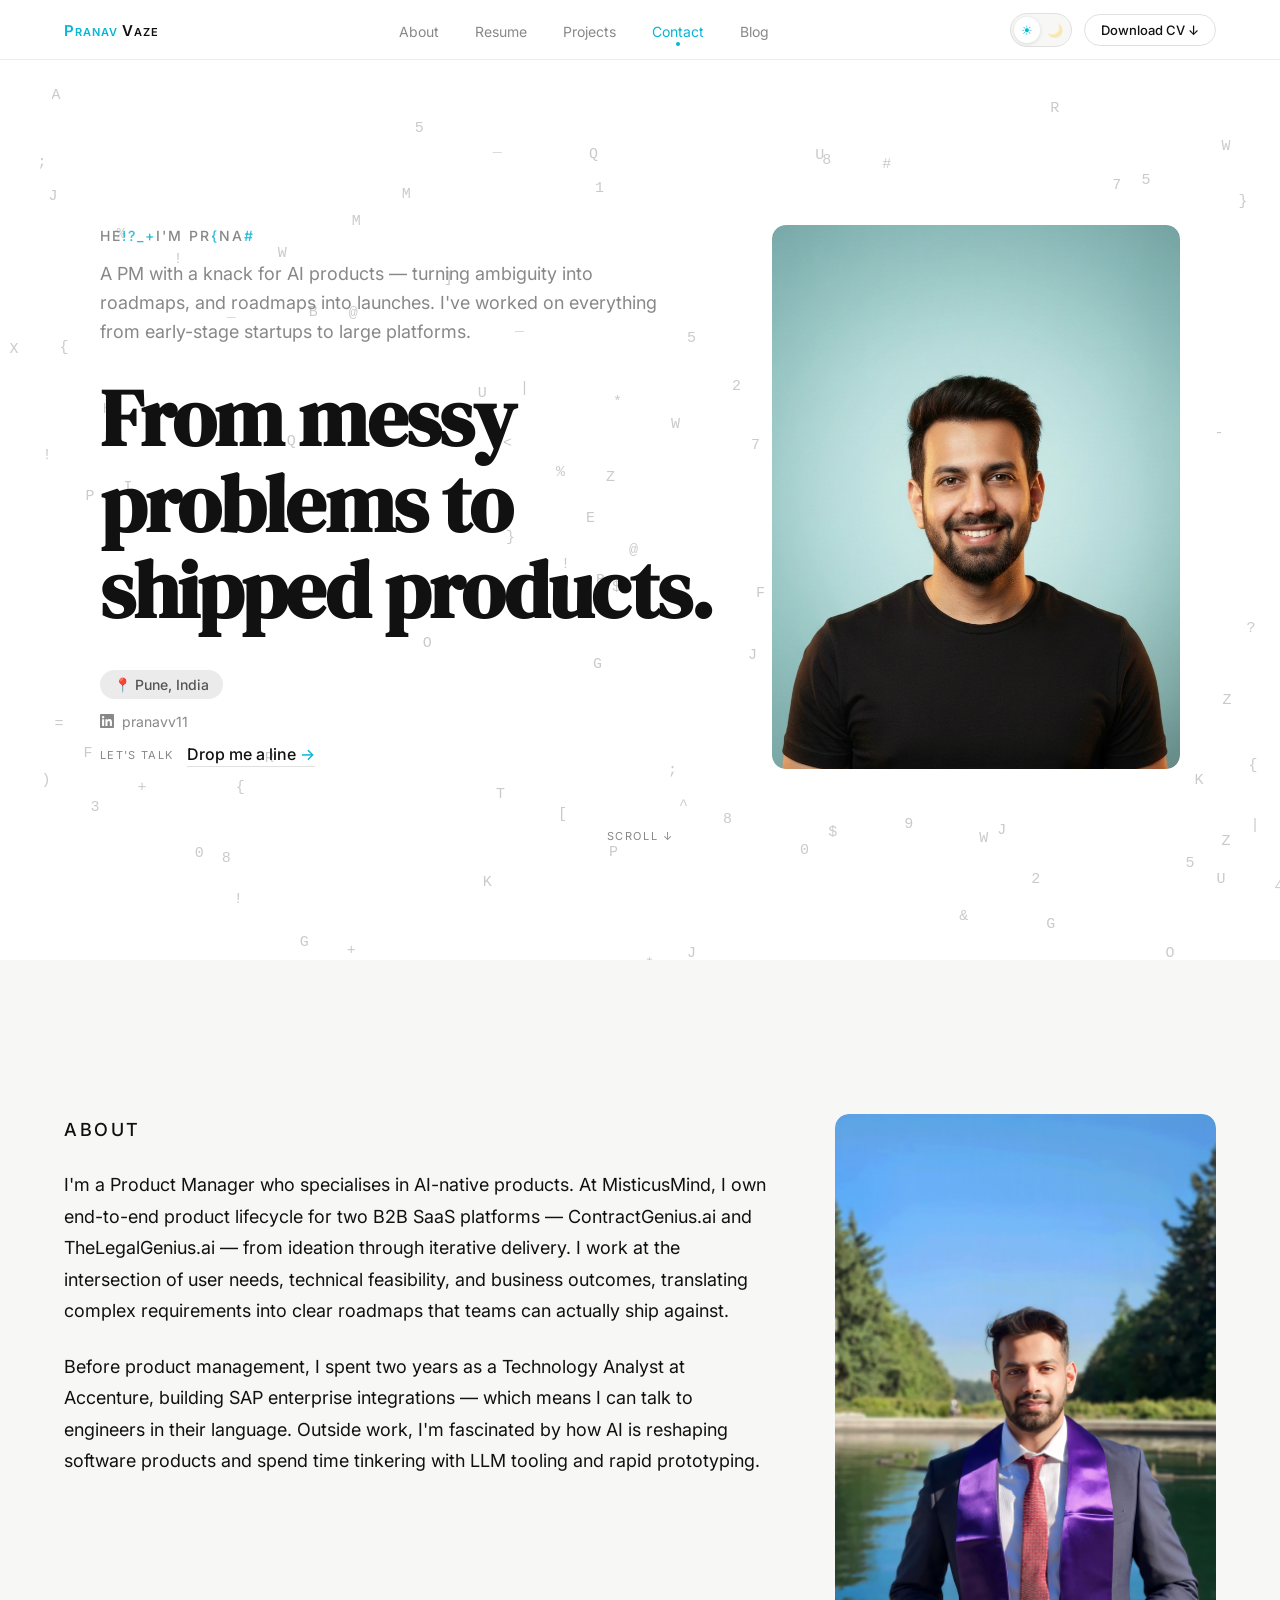
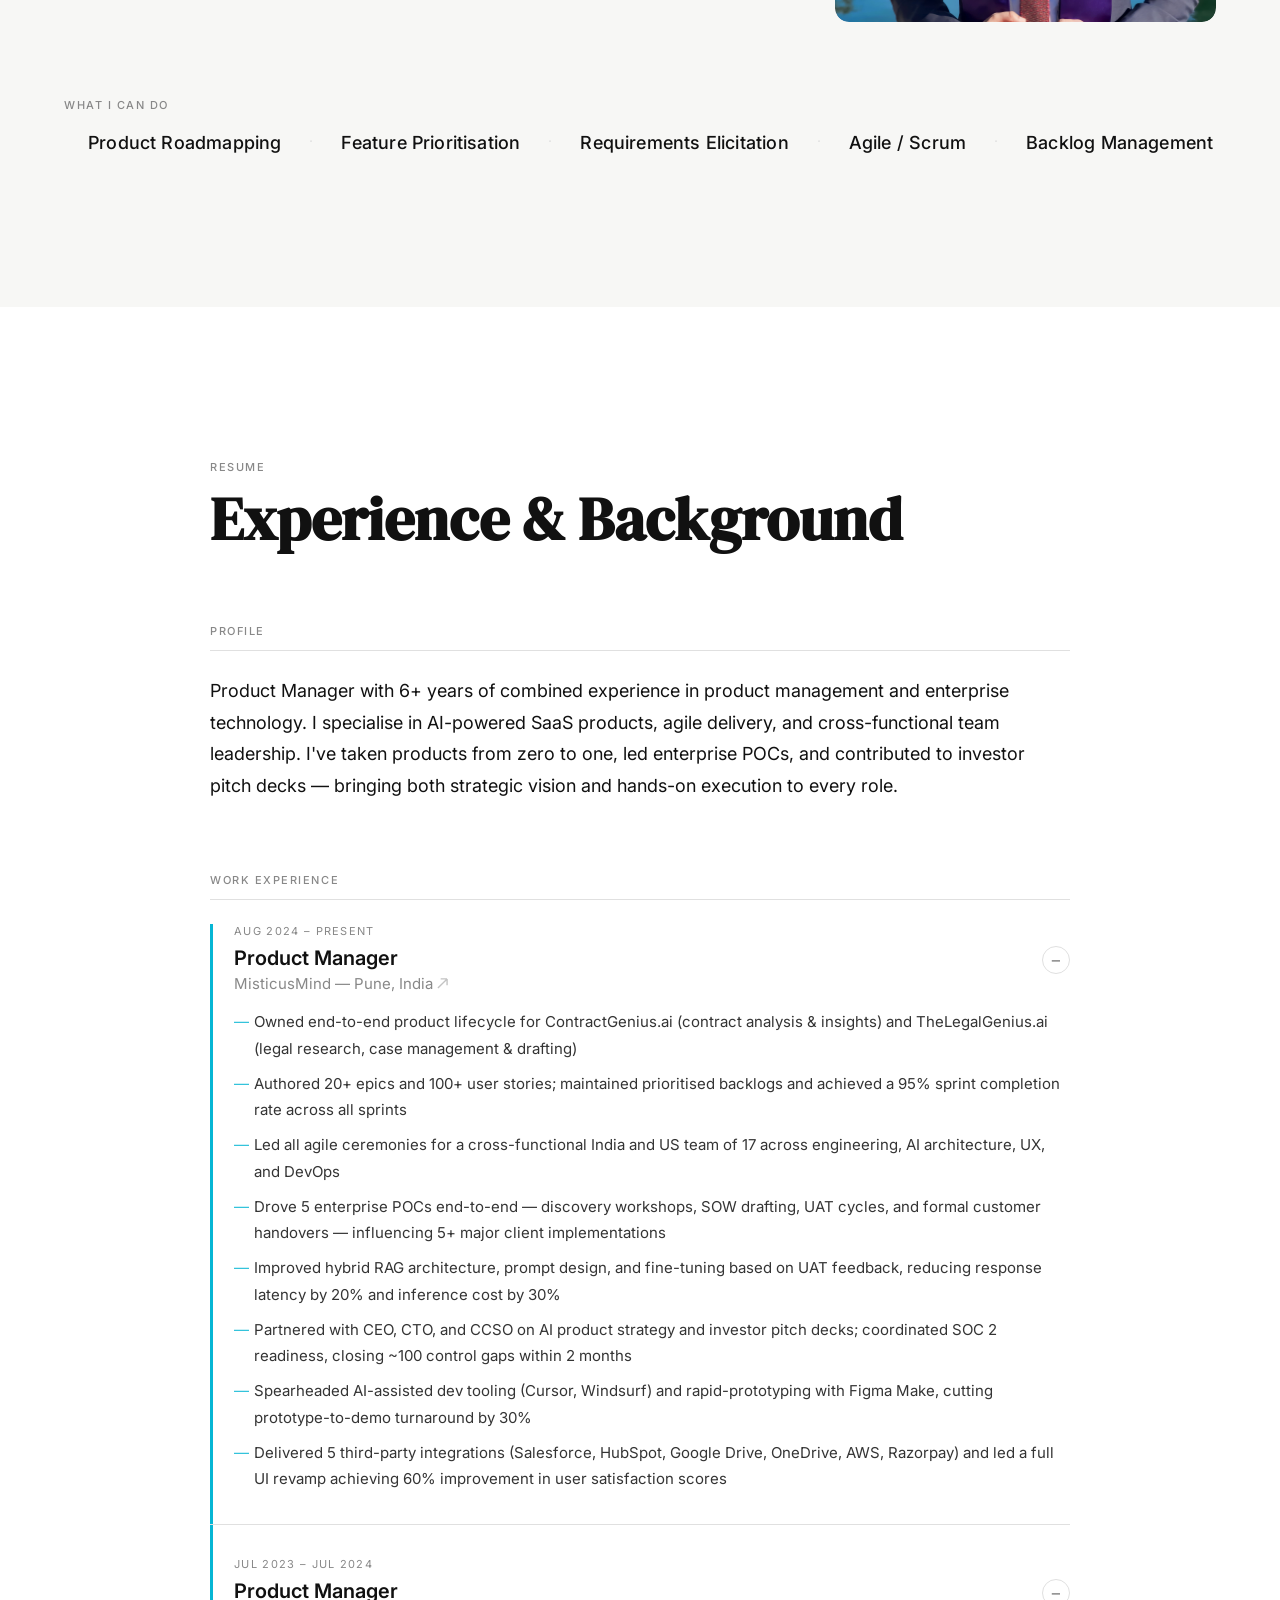
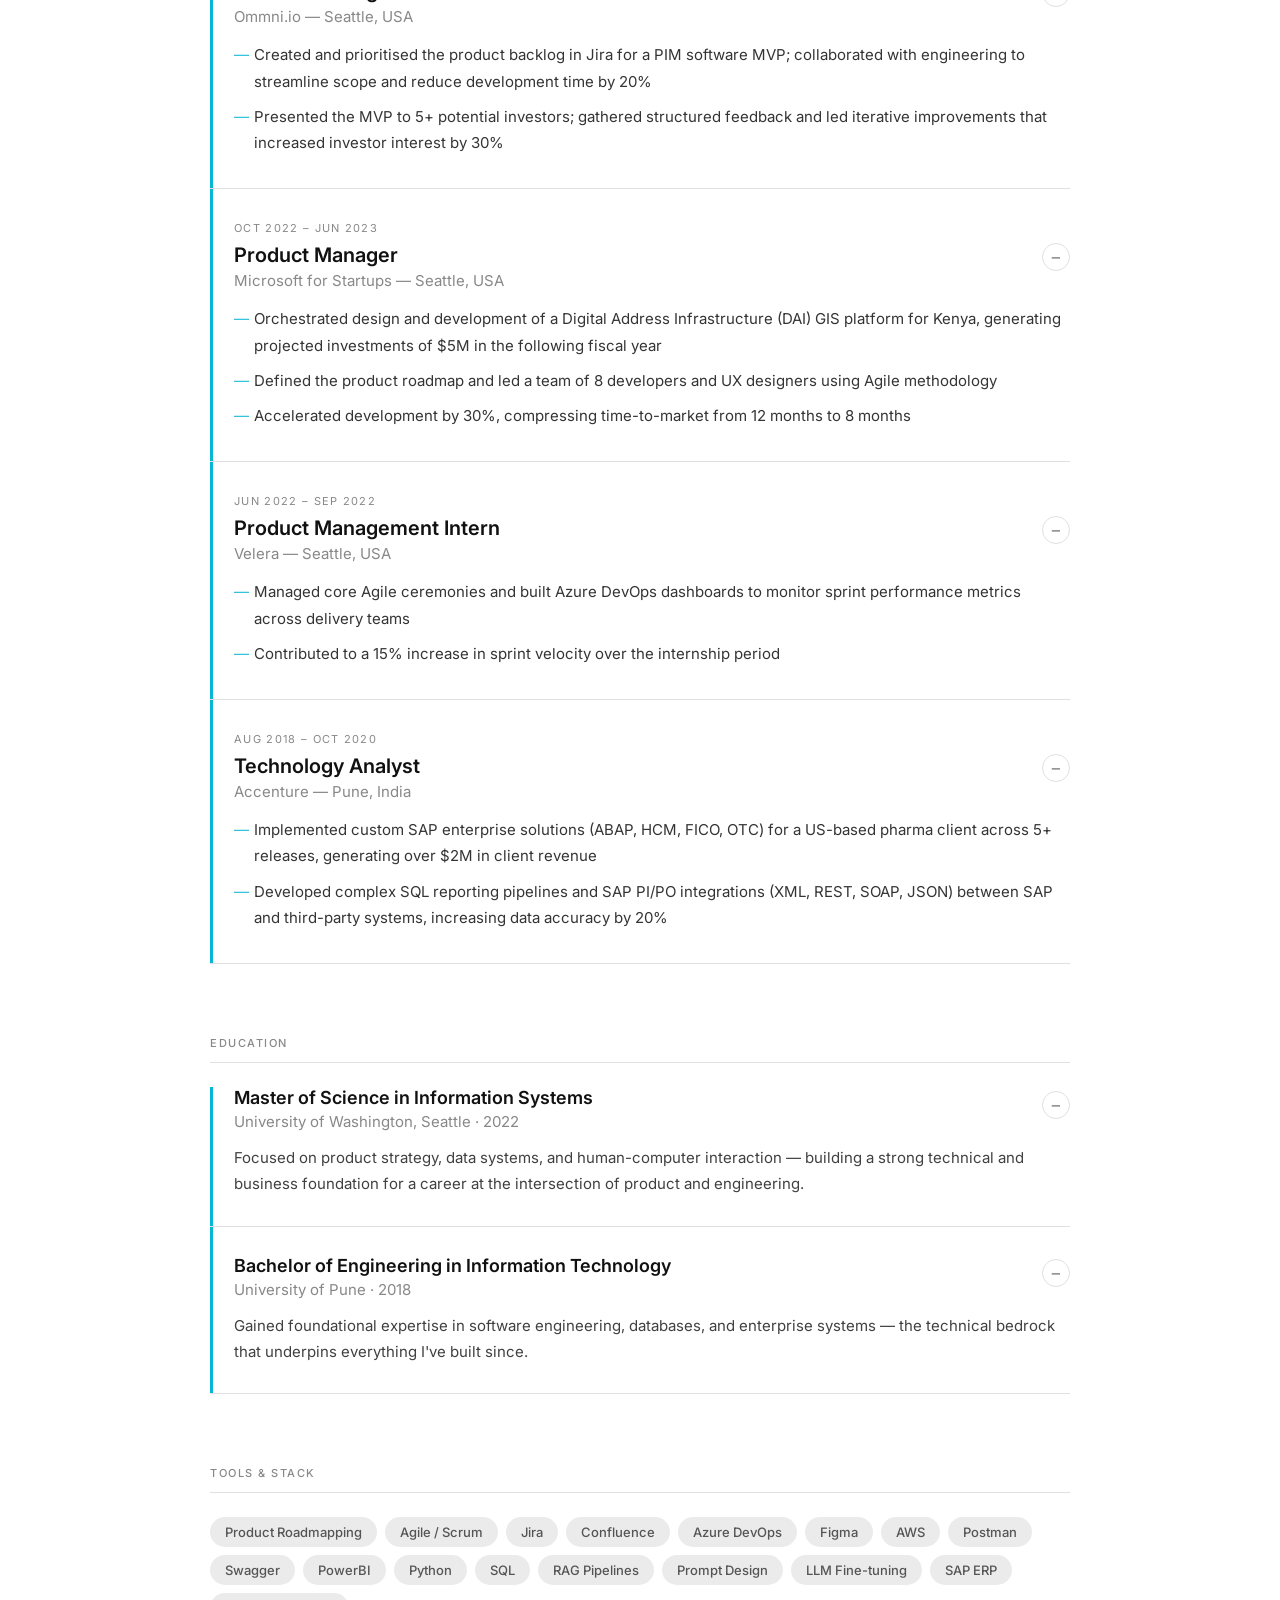
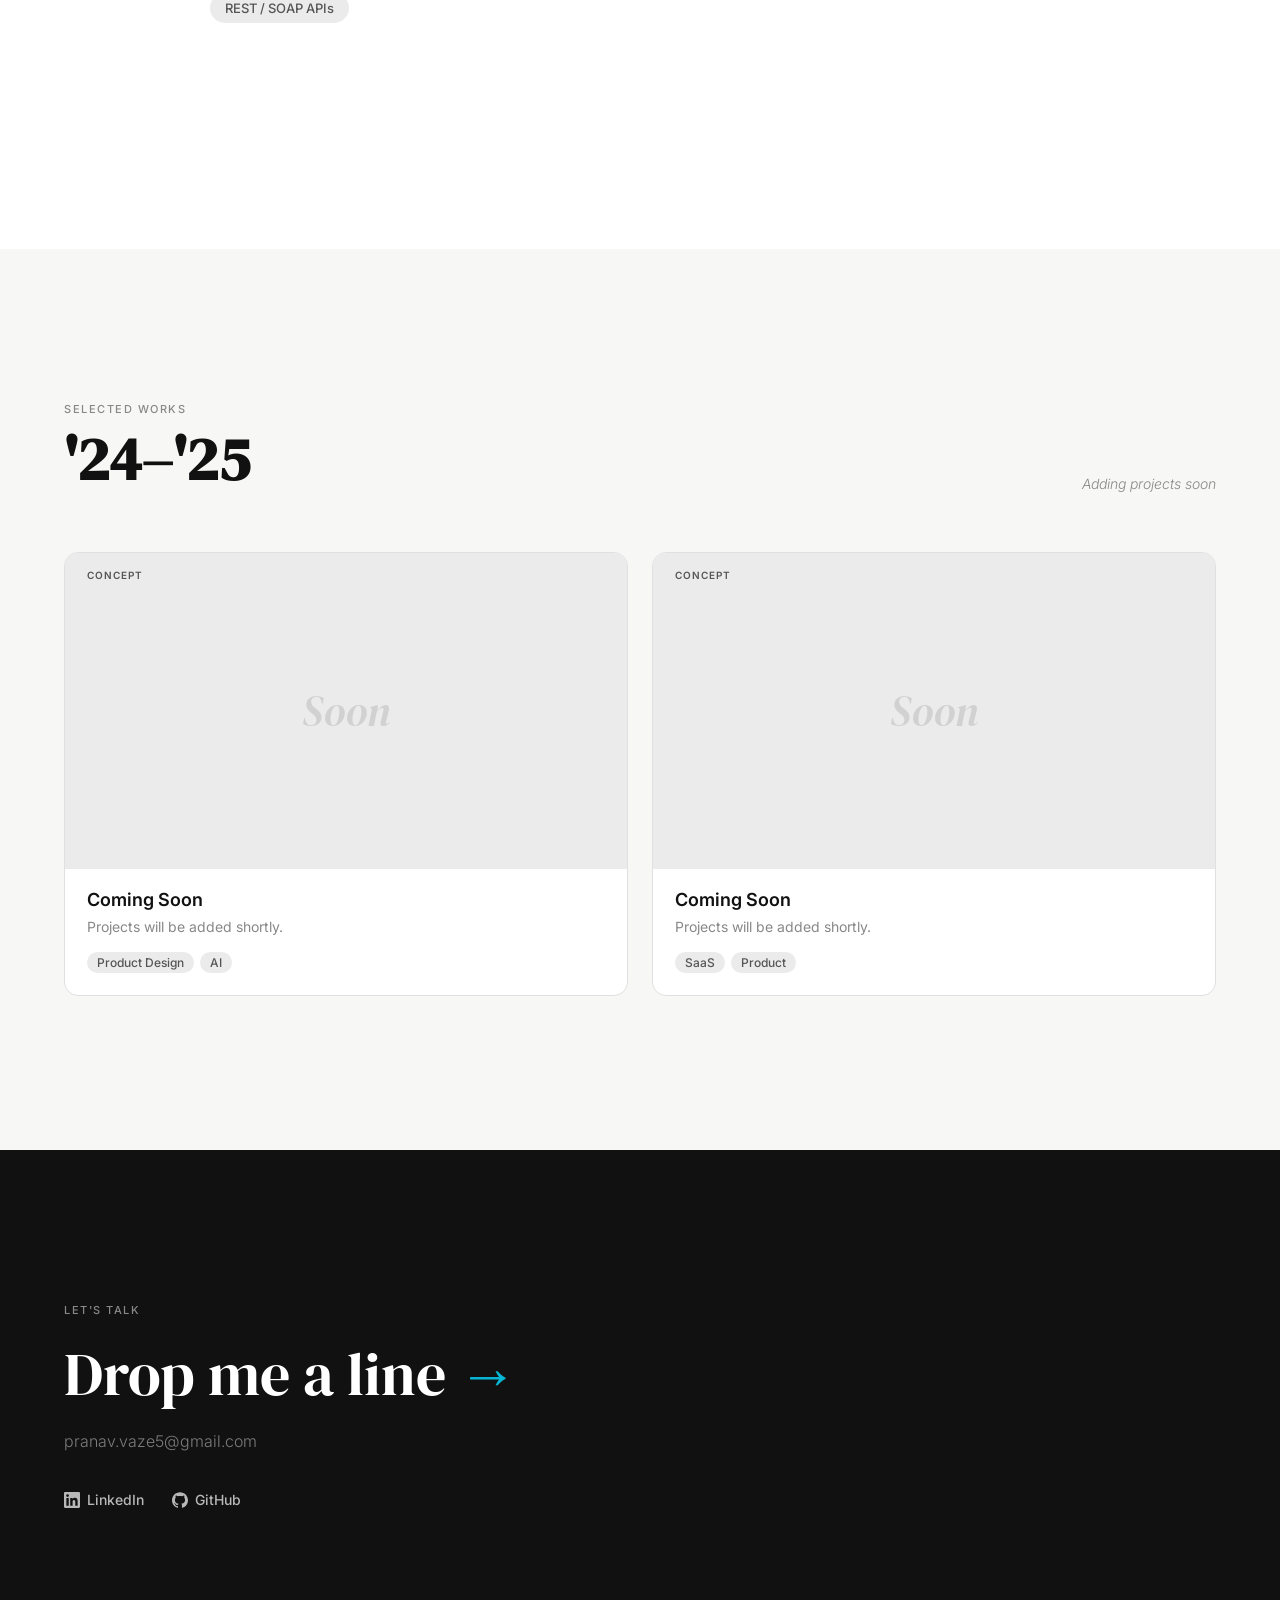
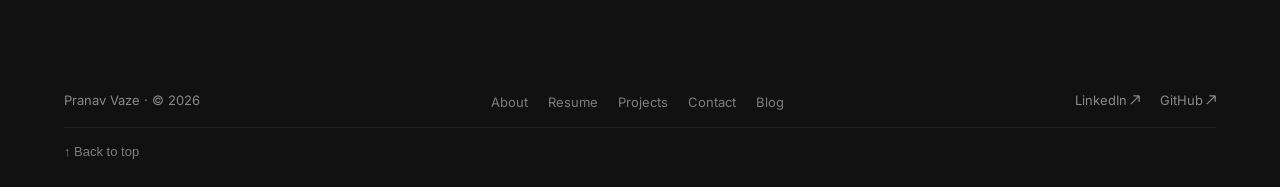
==== commit d138f6b8: "Changed github link" ====
--- a/index.html
+++ b/index.html
@@ -462,7 +462,7 @@
               </svg>
               LinkedIn
             </a>
-            <a href="https://github.com/pranavv96" target="_blank" rel="noopener noreferrer" class="contact-social-link"
+            <a href="https://github.com/pranavvaze96" target="_blank" rel="noopener noreferrer" class="contact-social-link"
               aria-label="GitHub">
               <svg viewBox="0 0 24 24" fill="currentColor" aria-hidden="true">
                 <path
@@ -502,7 +502,7 @@
               <path d="M1 11L11 1M11 1H4M11 1v7" />
             </svg>
           </a>
-          <a href="https://github.com/pranavv96" target="_blank" rel="noopener noreferrer" aria-label="GitHub">
+          <a href="https://github.com/pranavvaze96" target="_blank" rel="noopener noreferrer" aria-label="GitHub">
             GitHub
             <svg width="10" height="10" viewBox="0 0 12 12" fill="none" stroke="currentColor" stroke-width="1.5"
               aria-hidden="true">
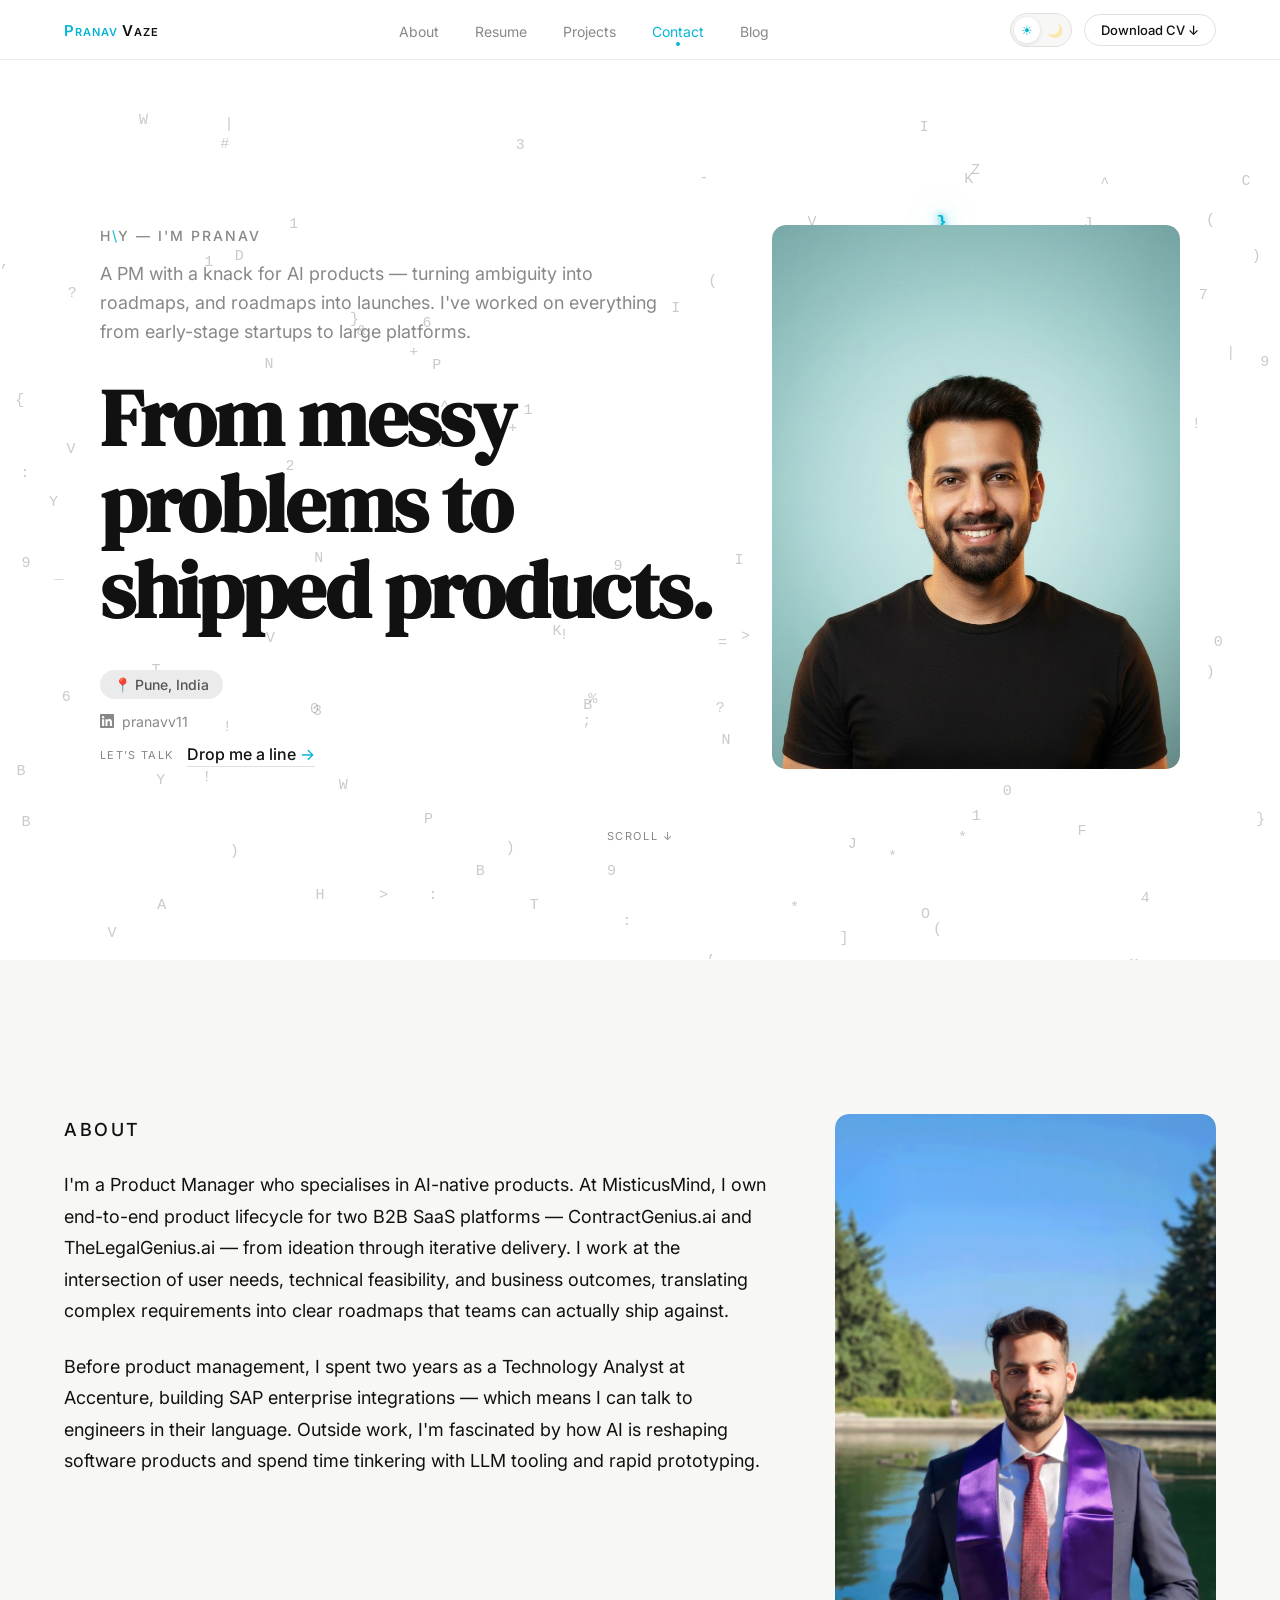
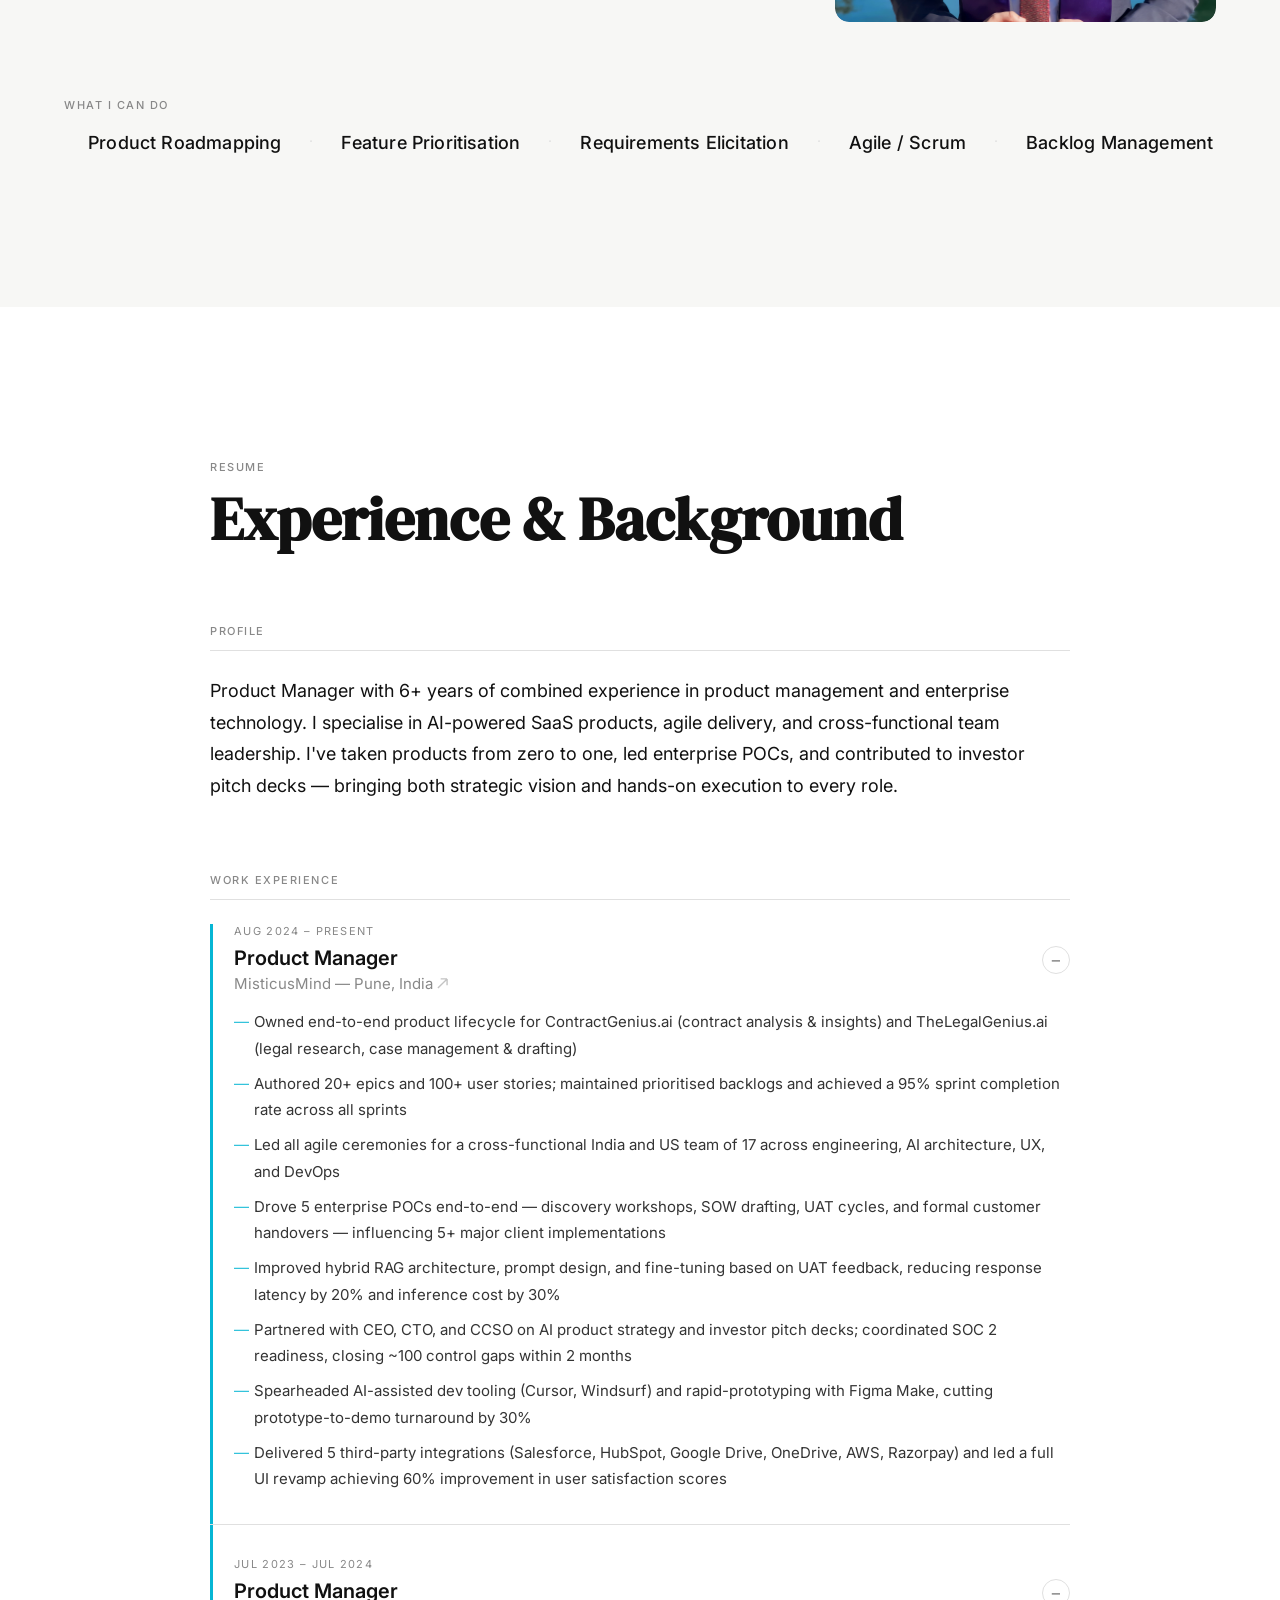
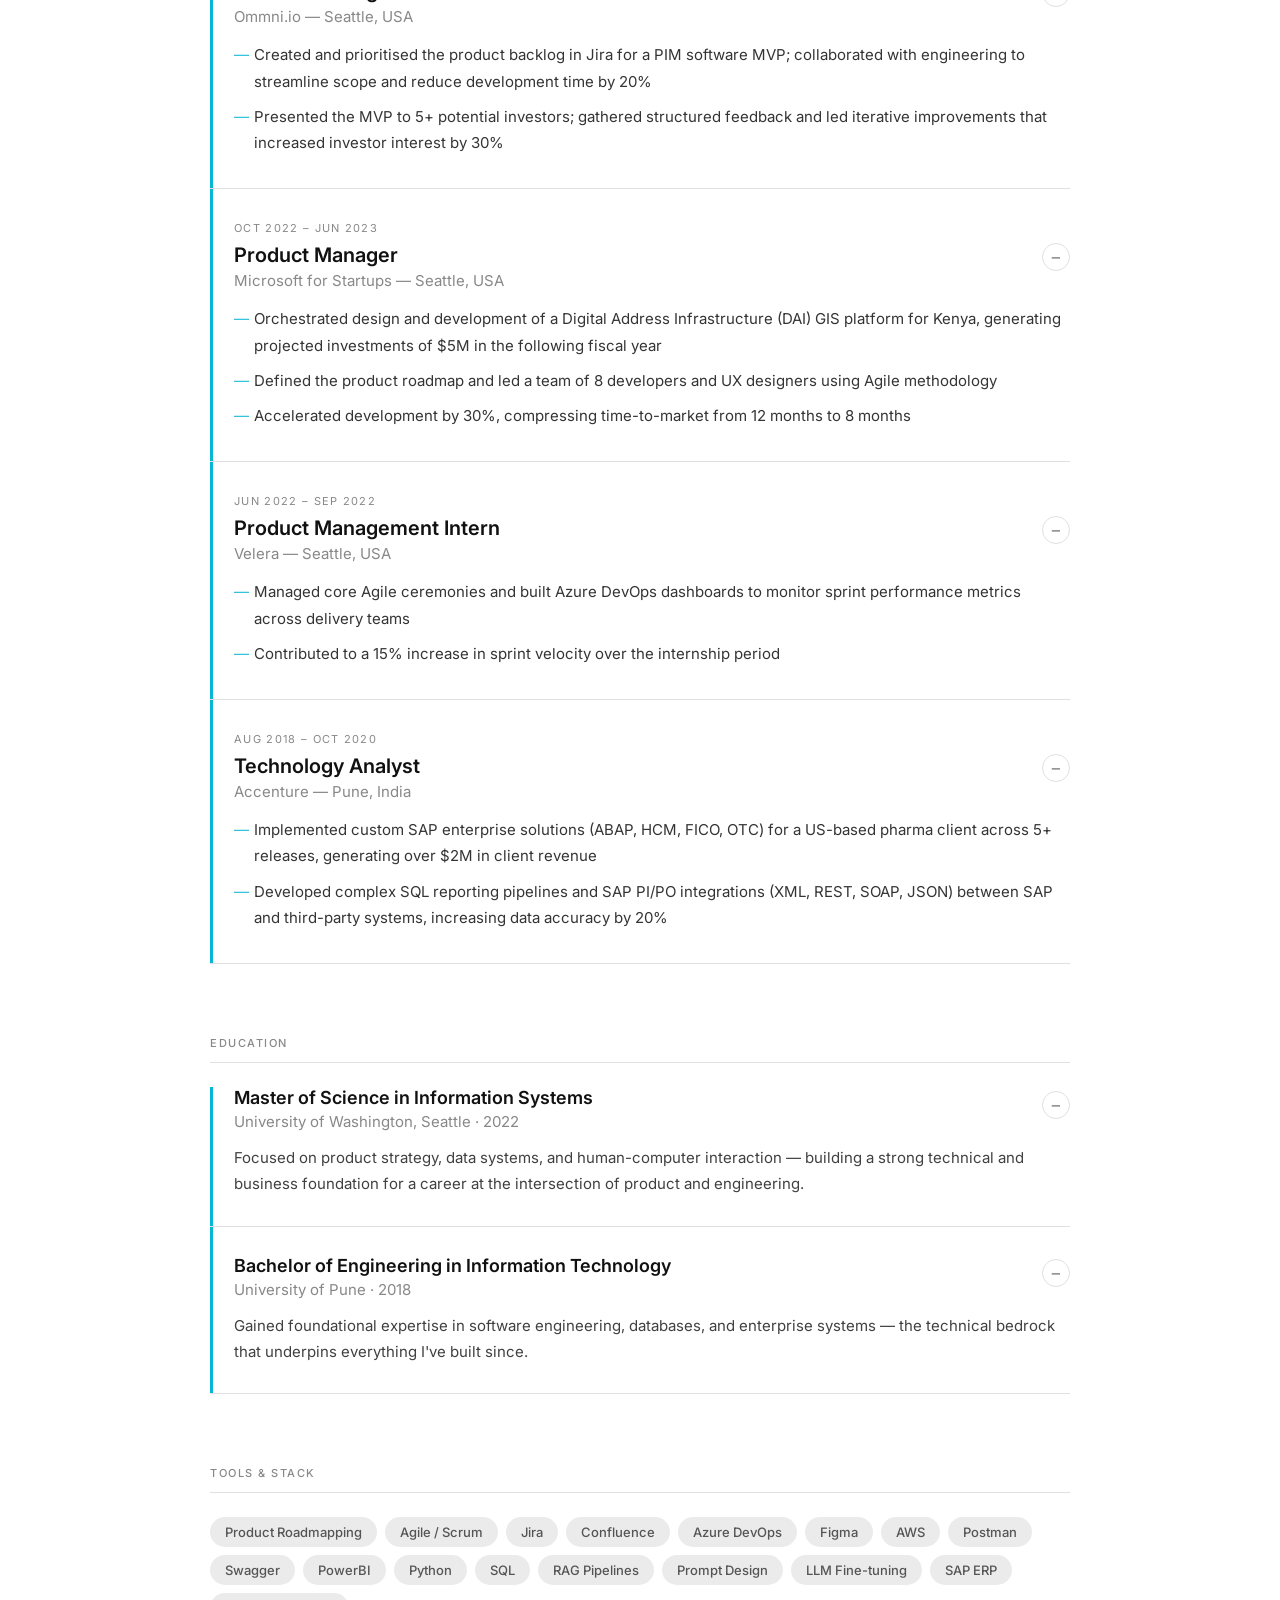
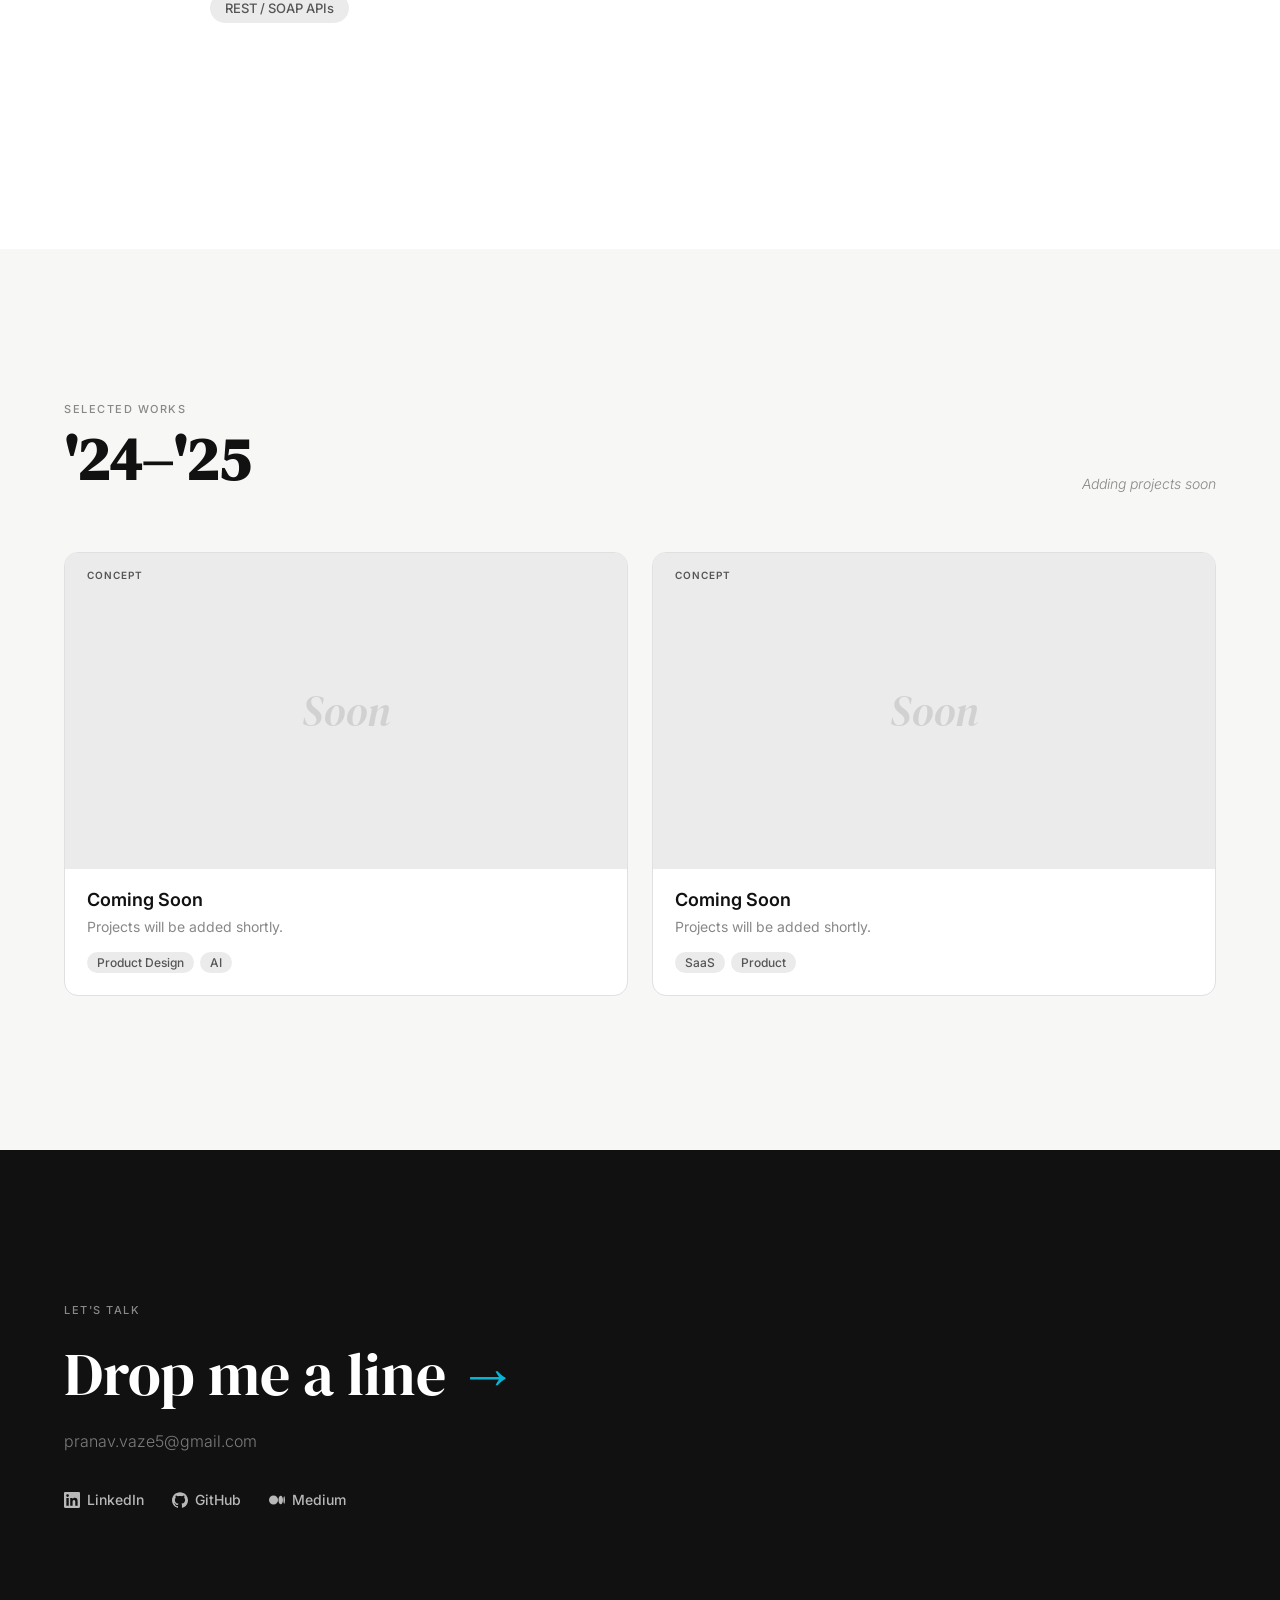
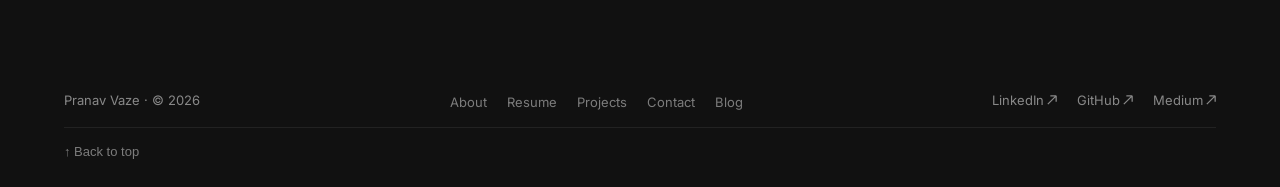
==== commit 3c31294b: "Added medium links" ====
--- a/index.html
+++ b/index.html
@@ -470,6 +470,13 @@
               </svg>
               GitHub
             </a>
+            <a href="https://pranavvaze.medium.com" target="_blank" rel="noopener noreferrer" class="contact-social-link"
+              aria-label="Medium">
+              <svg viewBox="0 0 24 24" fill="currentColor" aria-hidden="true">
+                <path d="M13.54 12a6.8 6.8 0 01-6.77 6.82A6.8 6.8 0 010 12a6.8 6.8 0 016.77-6.82A6.8 6.8 0 0113.54 12zm7.42 0c0 3.54-1.51 6.42-3.38 6.42-1.87 0-3.39-2.88-3.39-6.42s1.52-6.42 3.39-6.42 3.38 2.88 3.38 6.42M24 12c0 3.17-.53 5.75-1.19 5.75-.66 0-1.19-2.58-1.19-5.75s.53-5.75 1.19-5.75C23.47 6.25 24 8.83 24 12z"/>
+              </svg>
+              Medium
+            </a>
           </div>
         </div>
       </div>
@@ -509,6 +516,13 @@
               <path d="M1 11L11 1M11 1H4M11 1v7" />
             </svg>
           </a>
+          <a href="https://pranavvaze.medium.com" target="_blank" rel="noopener noreferrer" aria-label="Medium">
+            Medium
+            <svg width="10" height="10" viewBox="0 0 12 12" fill="none" stroke="currentColor" stroke-width="1.5"
+              aria-hidden="true">
+              <path d="M1 11L11 1M11 1H4M11 1v7" />
+            </svg>
+          </a>
         </div>
       </div>
       <div class="footer-row">
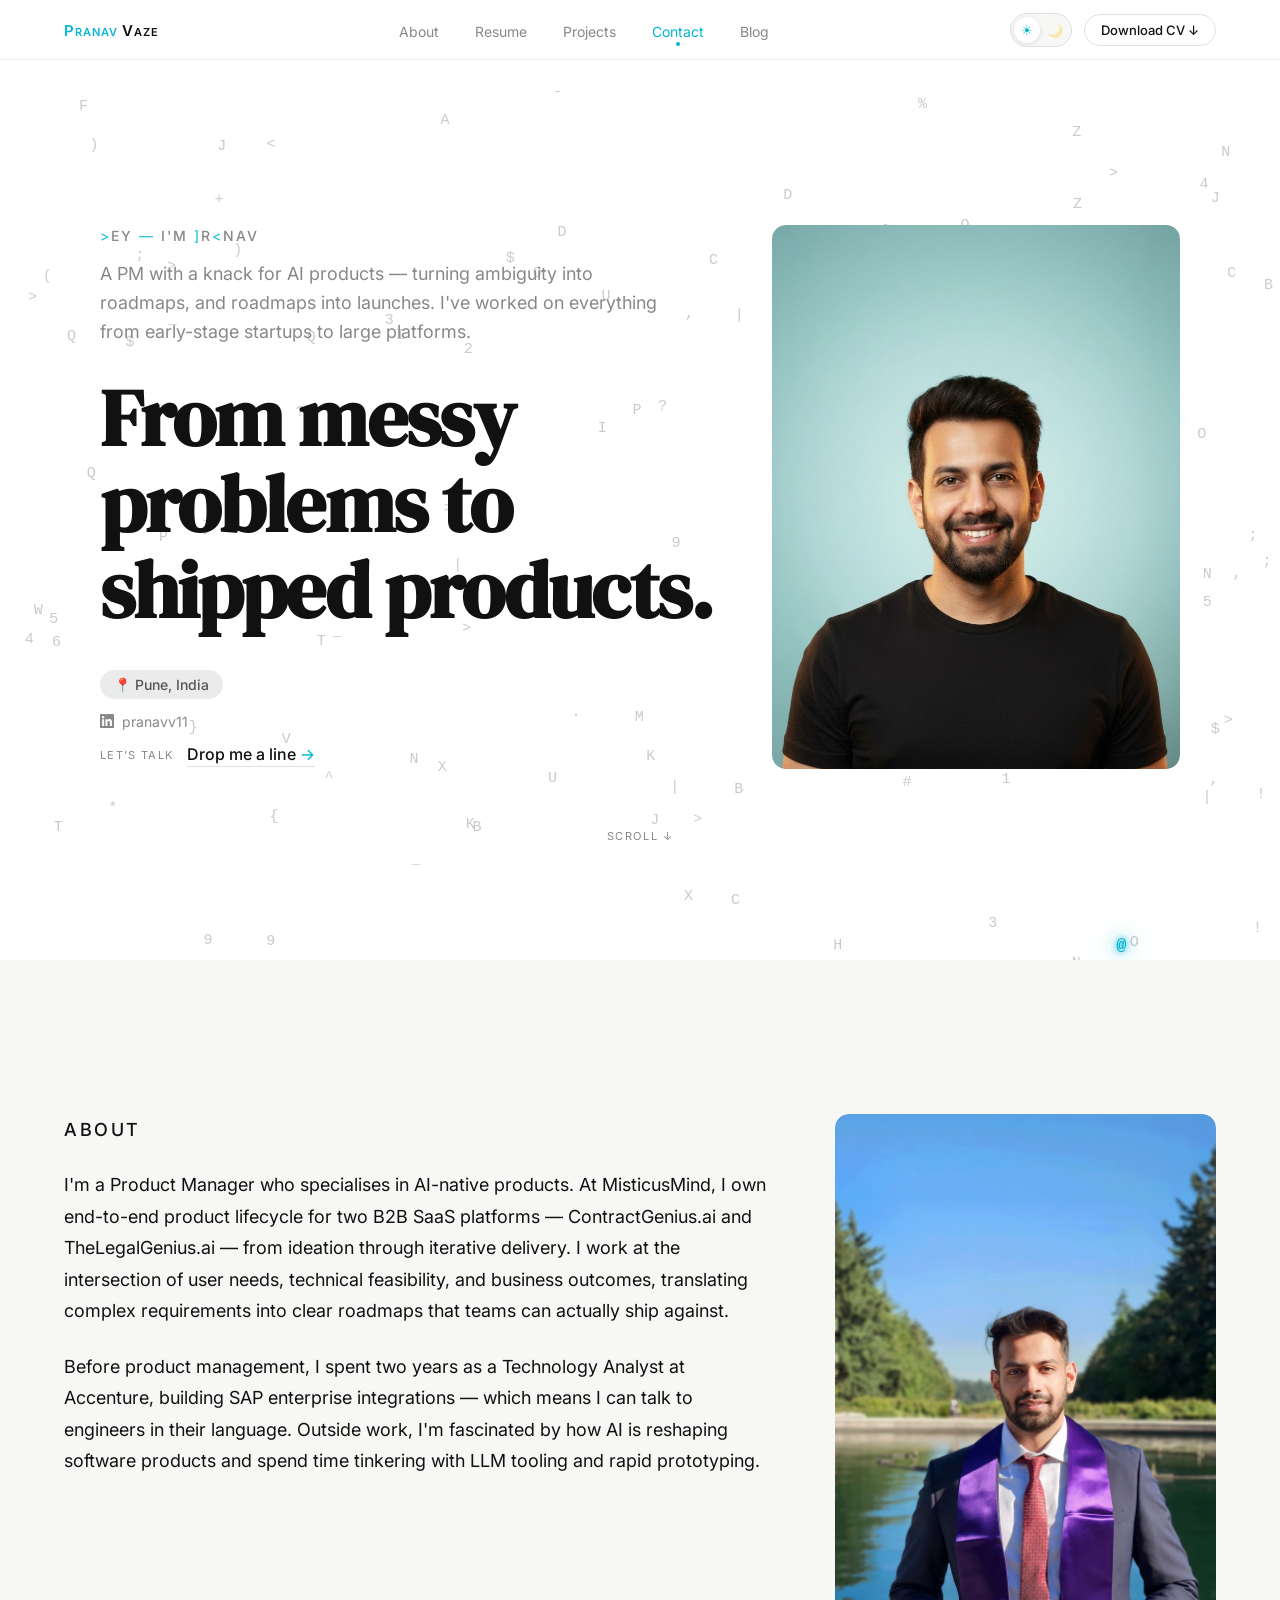
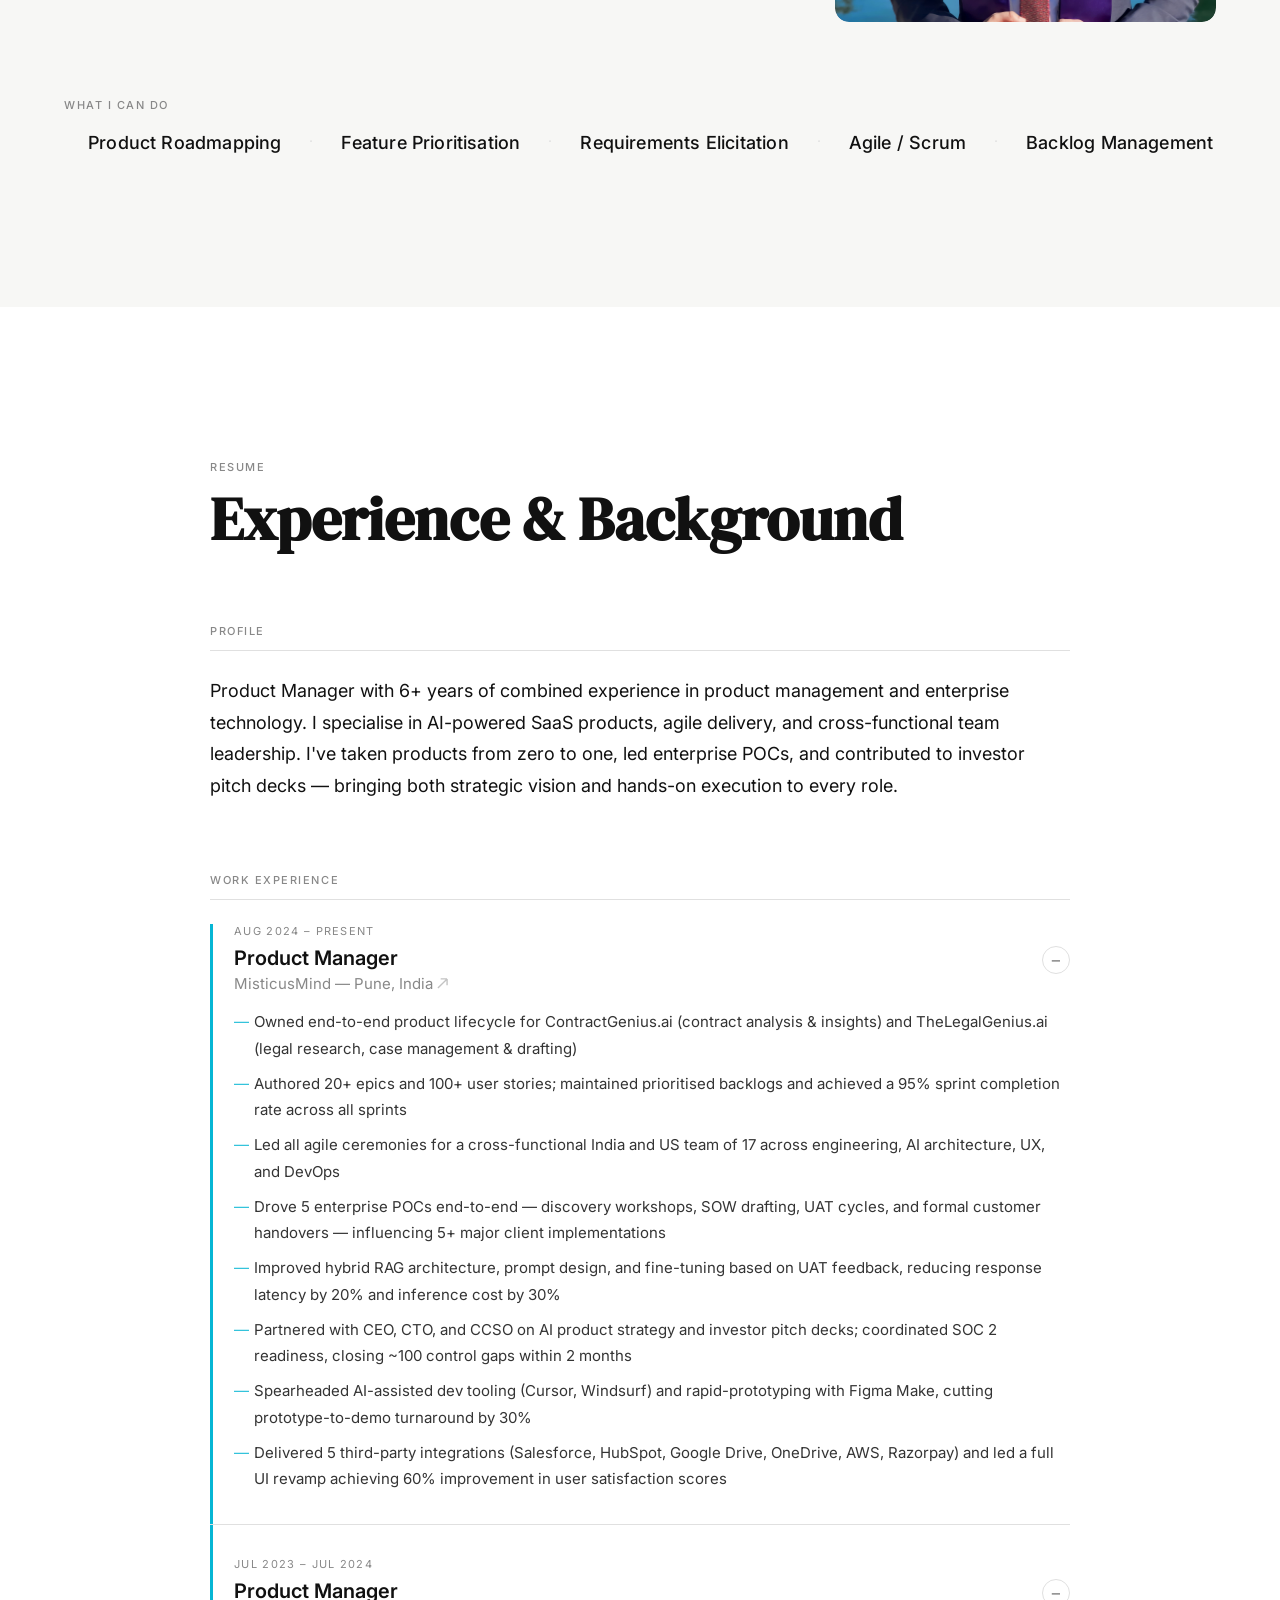
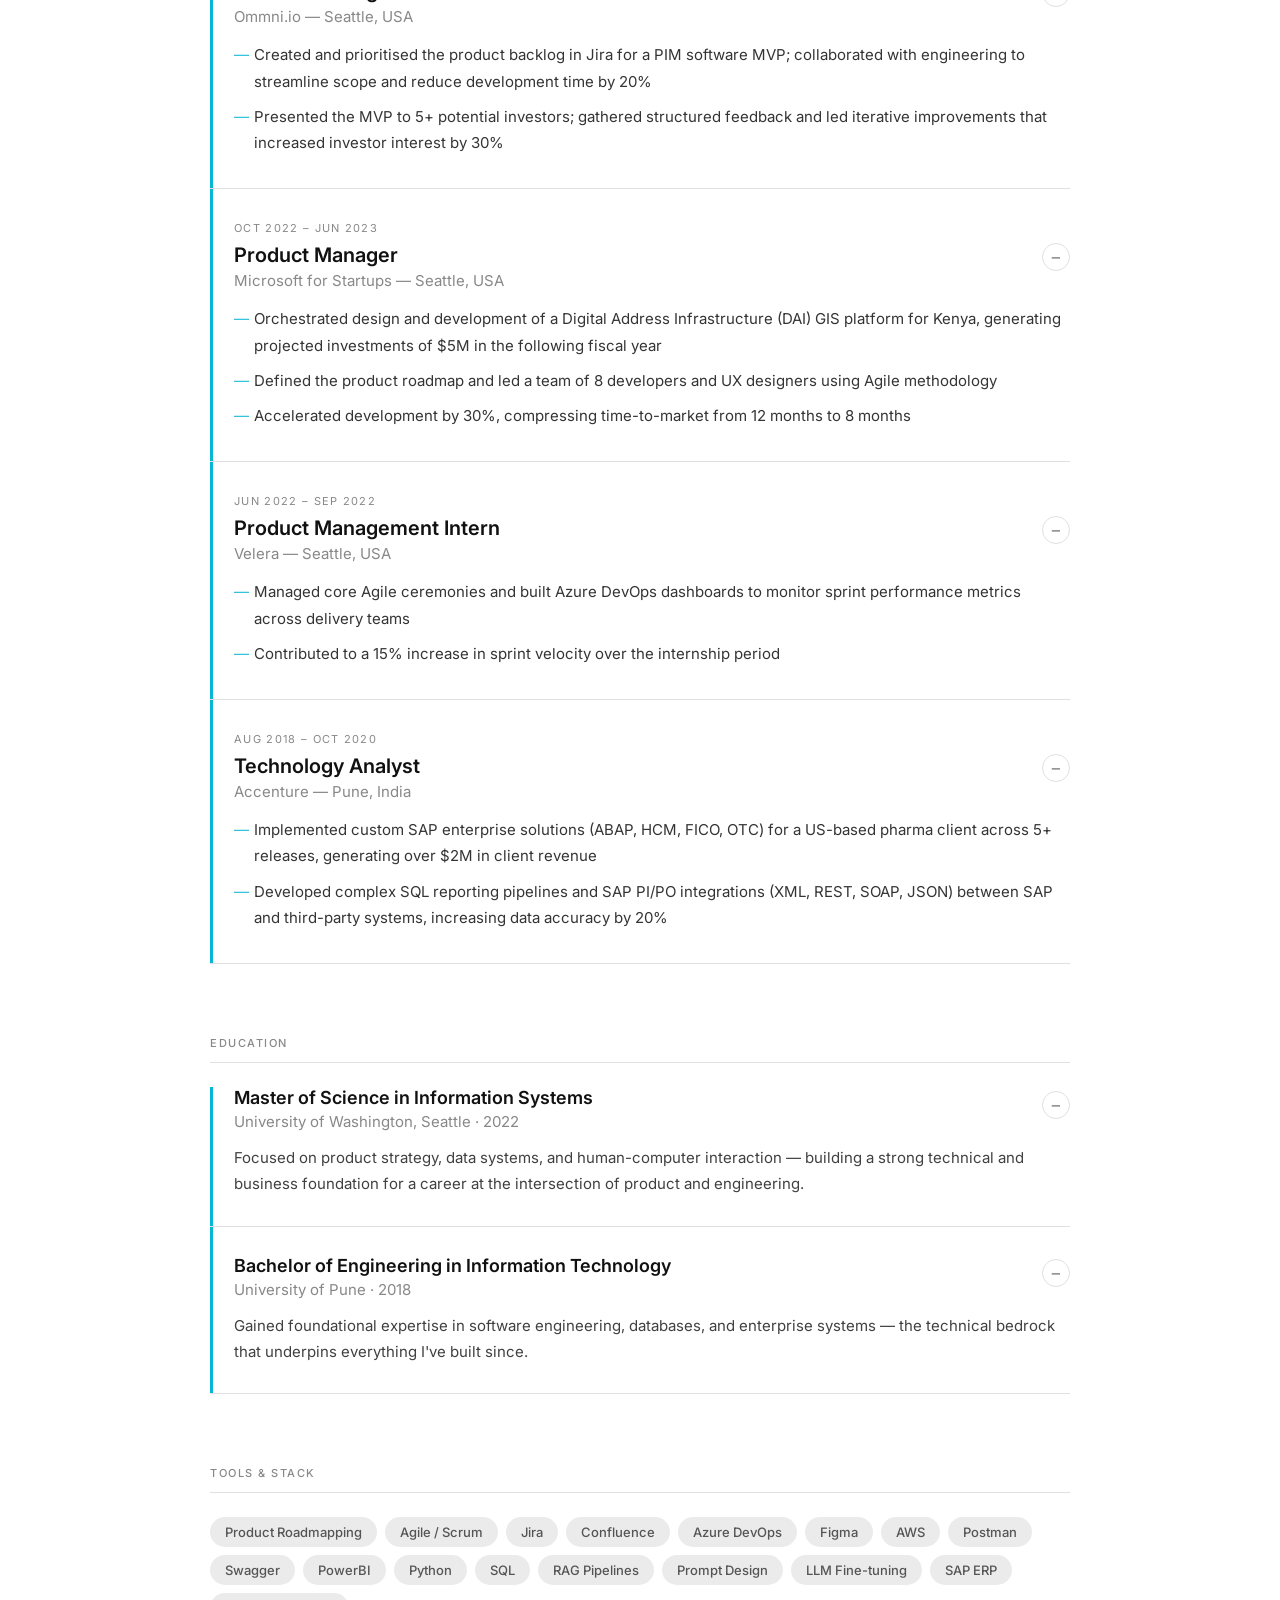
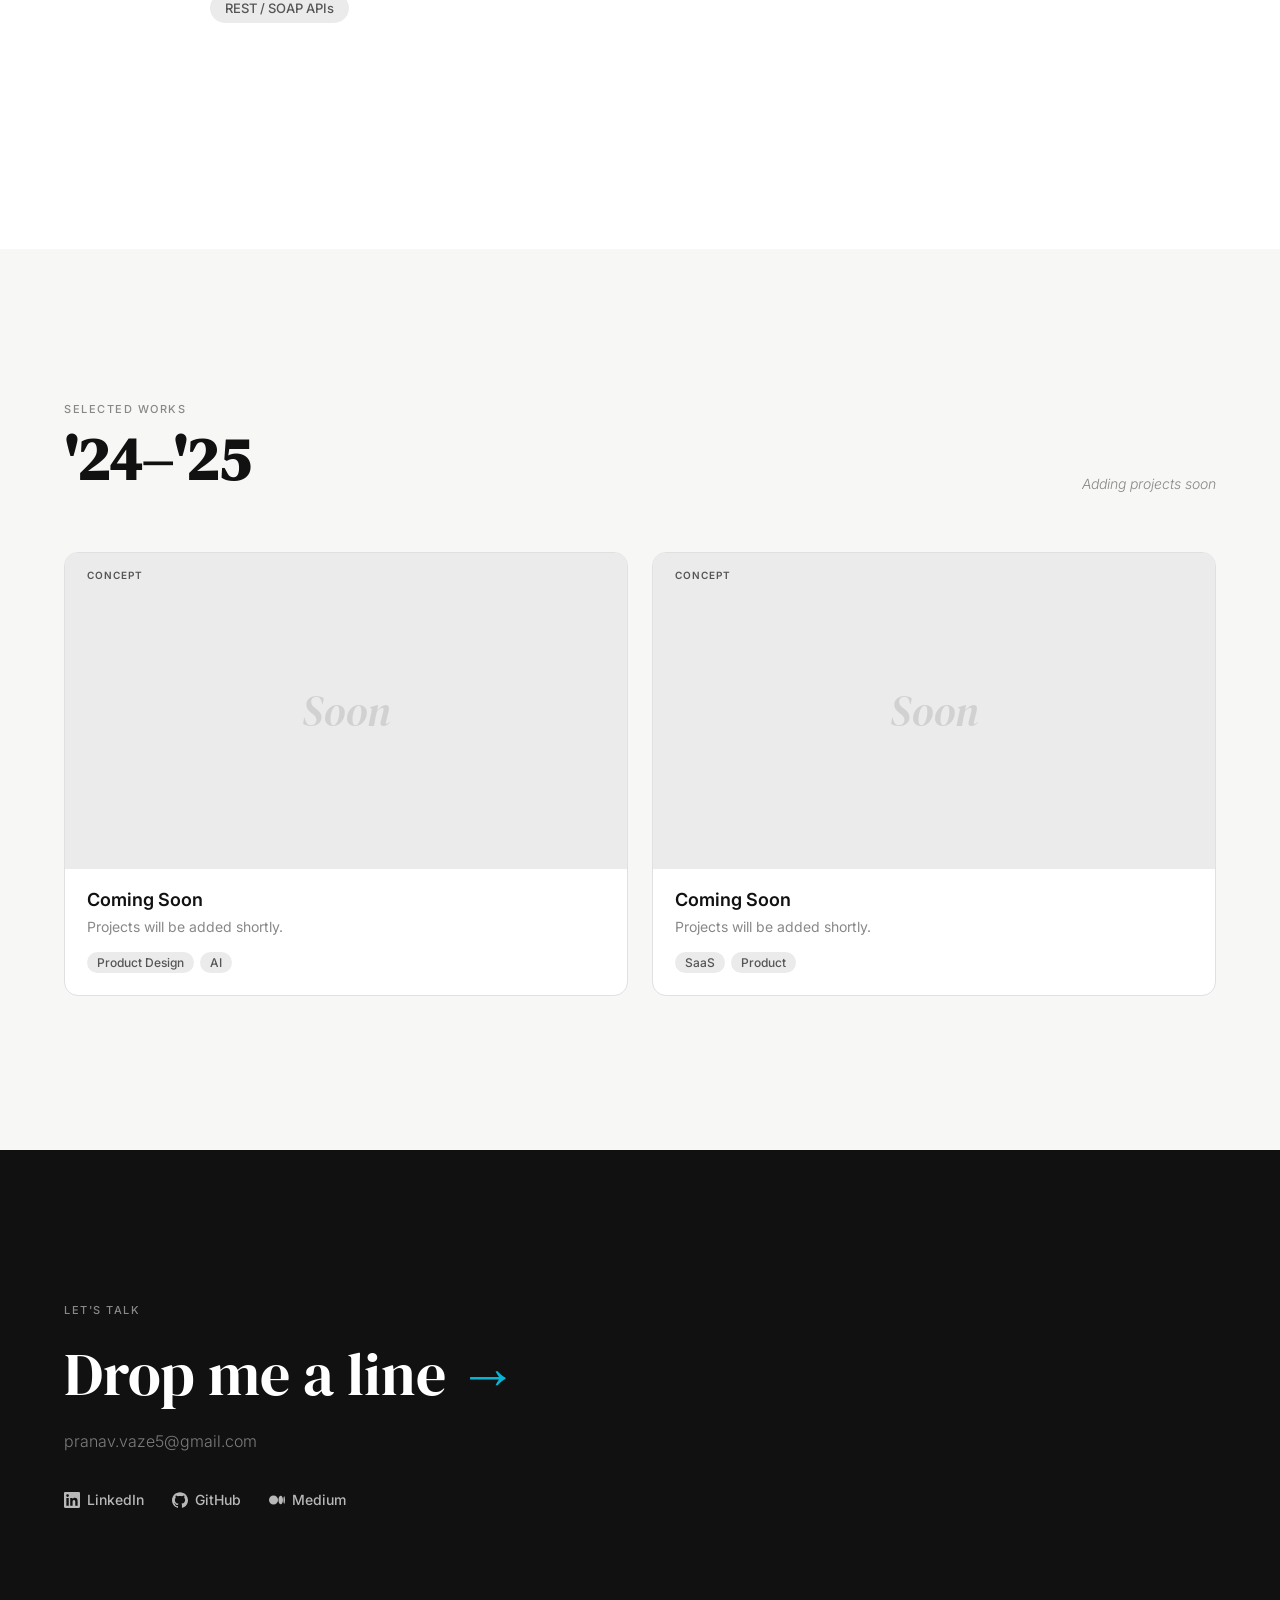
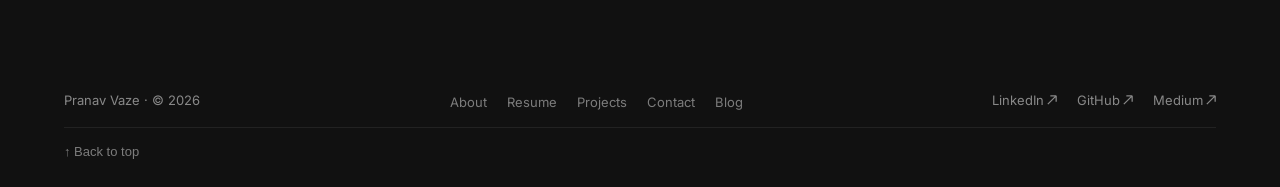
==== commit 8dcbb17a: "Add theme-aware favicon and ico redirect" ====
--- a/index.html
+++ b/index.html
@@ -7,6 +7,9 @@
   <title>Pranav Vaze — Product Manager</title>
   <meta name="description"
     content="Pranav Vaze — Product Manager specialising in AI-native products. Turning ambiguity into roadmaps and roadmaps into launches.">
+  <link rel="icon" type="image/png" href="assets/images/favicon.png" id="favicon" media="(prefers-color-scheme: light)">
+  <link rel="icon" type="image/png" href="assets/images/favicon2.png" media="(prefers-color-scheme: dark)">
+  <link rel="apple-touch-icon" href="assets/images/favicon.png">
   <link rel="preconnect" href="https://fonts.googleapis.com">
   <link rel="preconnect" href="https://fonts.gstatic.com" crossorigin>
   <link
@@ -100,7 +103,7 @@
               A PM with a knack for AI products — turning ambiguity into roadmaps, and roadmaps into launches. I've
               worked on everything from early-stage startups to large platforms.
             </p>
-            <h1 class="hero-headline reveal" style="--delay:200ms">From messy<br>problems to<br>shipped products.</h1>
+            <h1 id="hero-headline" class="hero-headline reveal" style="--delay:200ms">From messy<br>problems to<br>shipped products.</h1>
             <div class="hero-meta">
               <span class="hero-pill reveal" style="--delay:300ms">📍 Pune, India</span>
               <a href="https://www.linkedin.com/in/pranavv11" target="_blank" rel="noopener noreferrer"
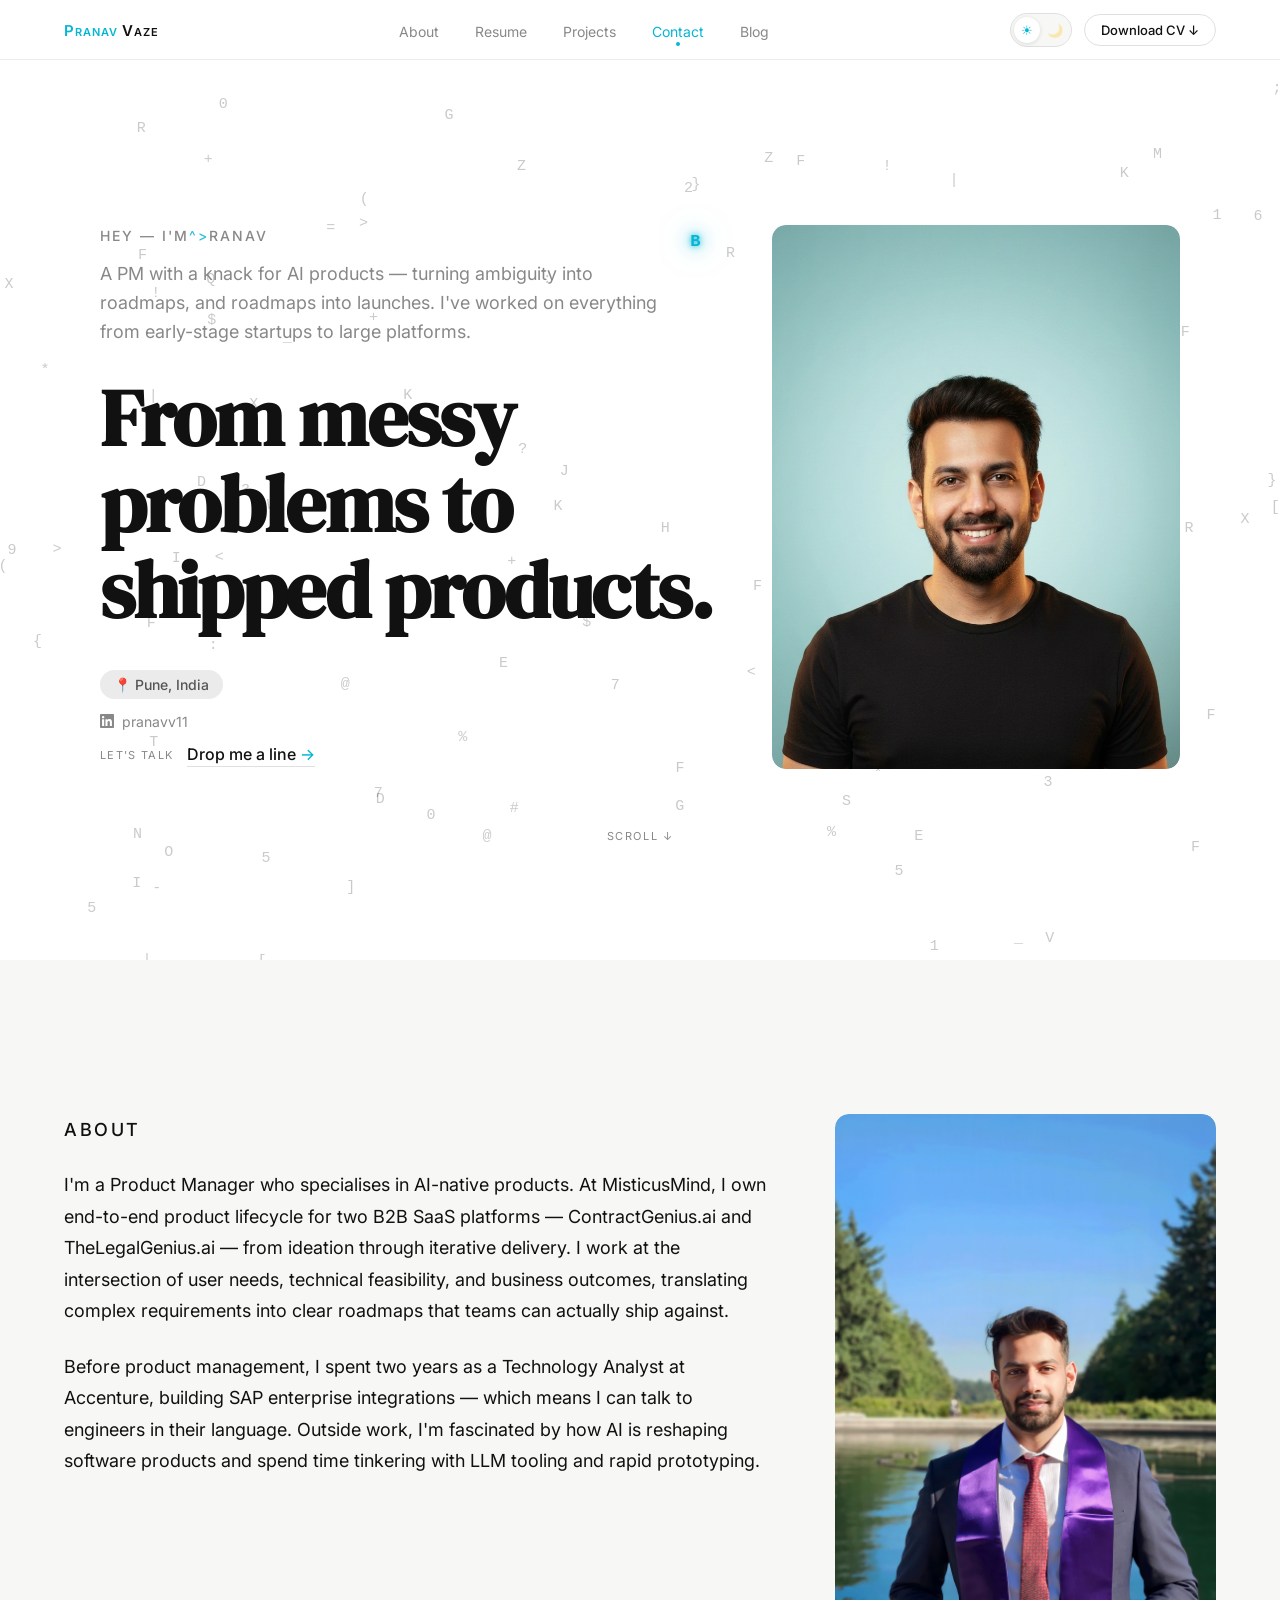
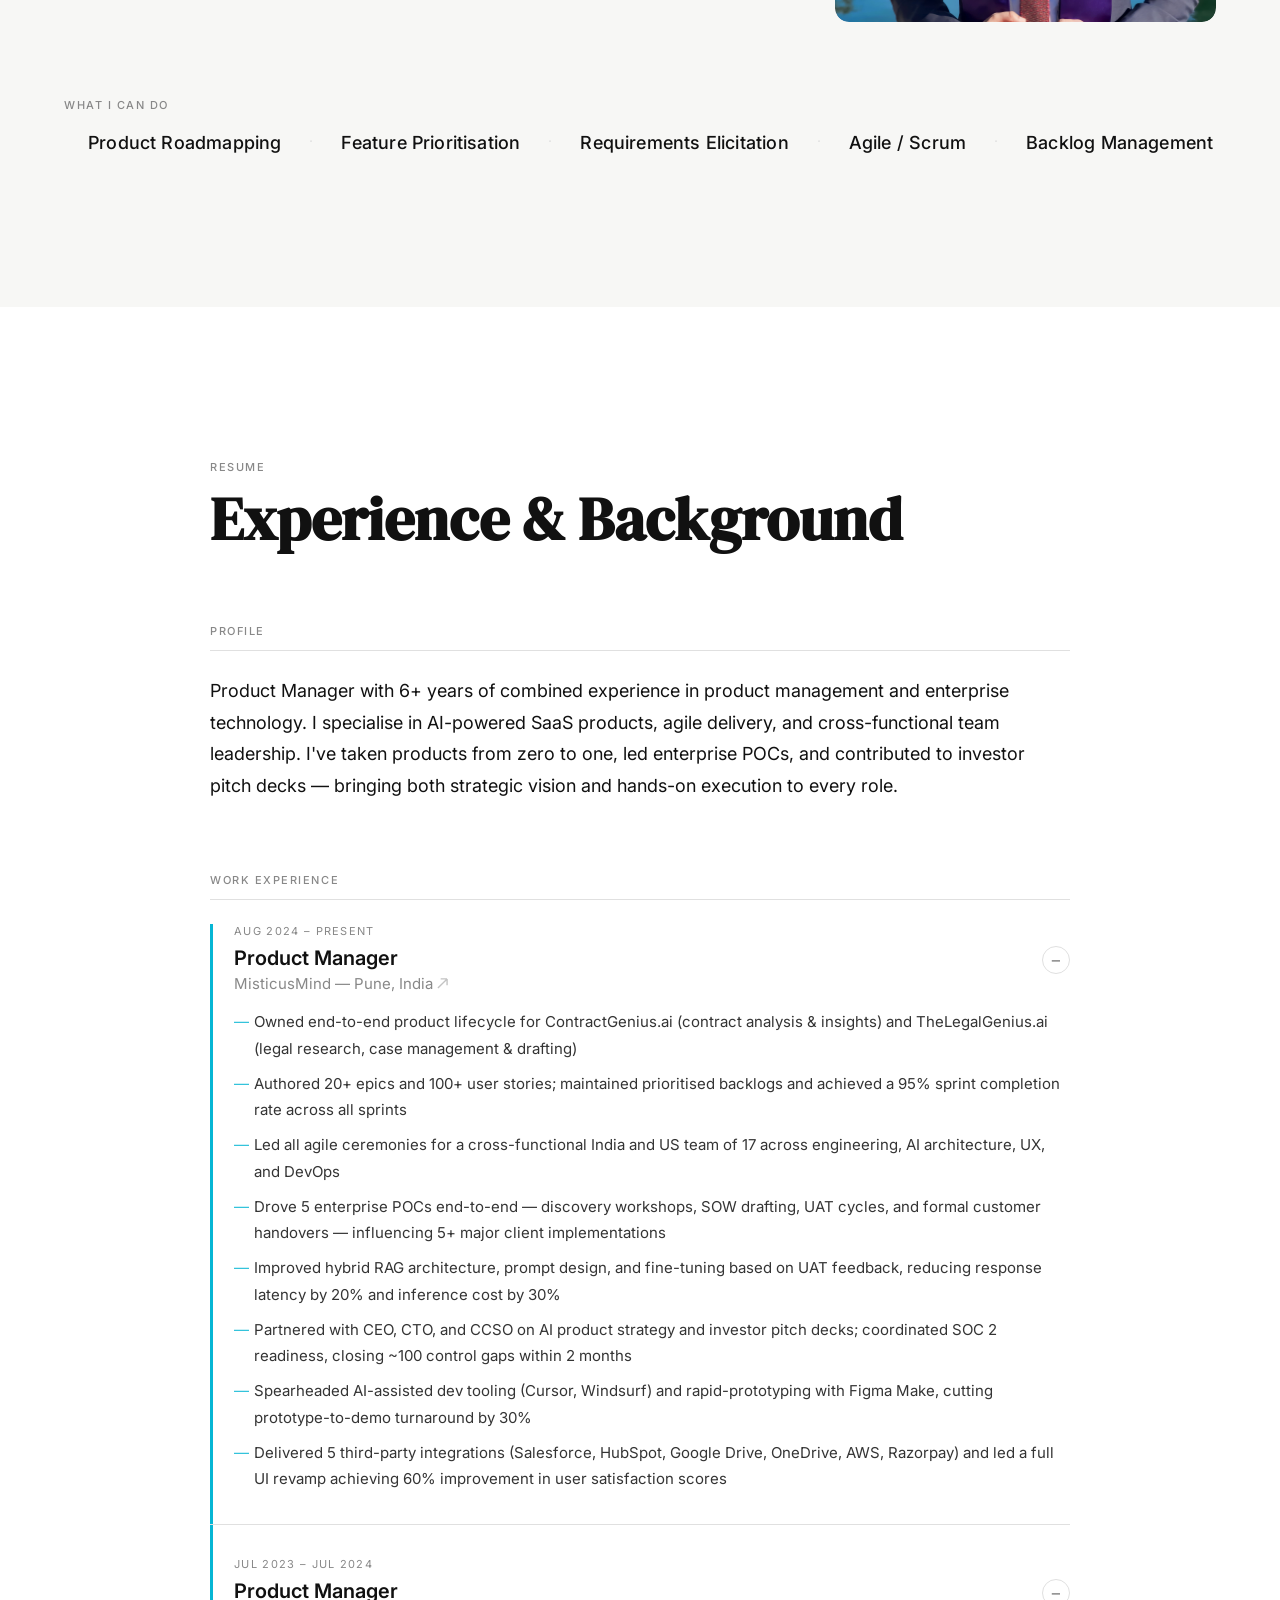
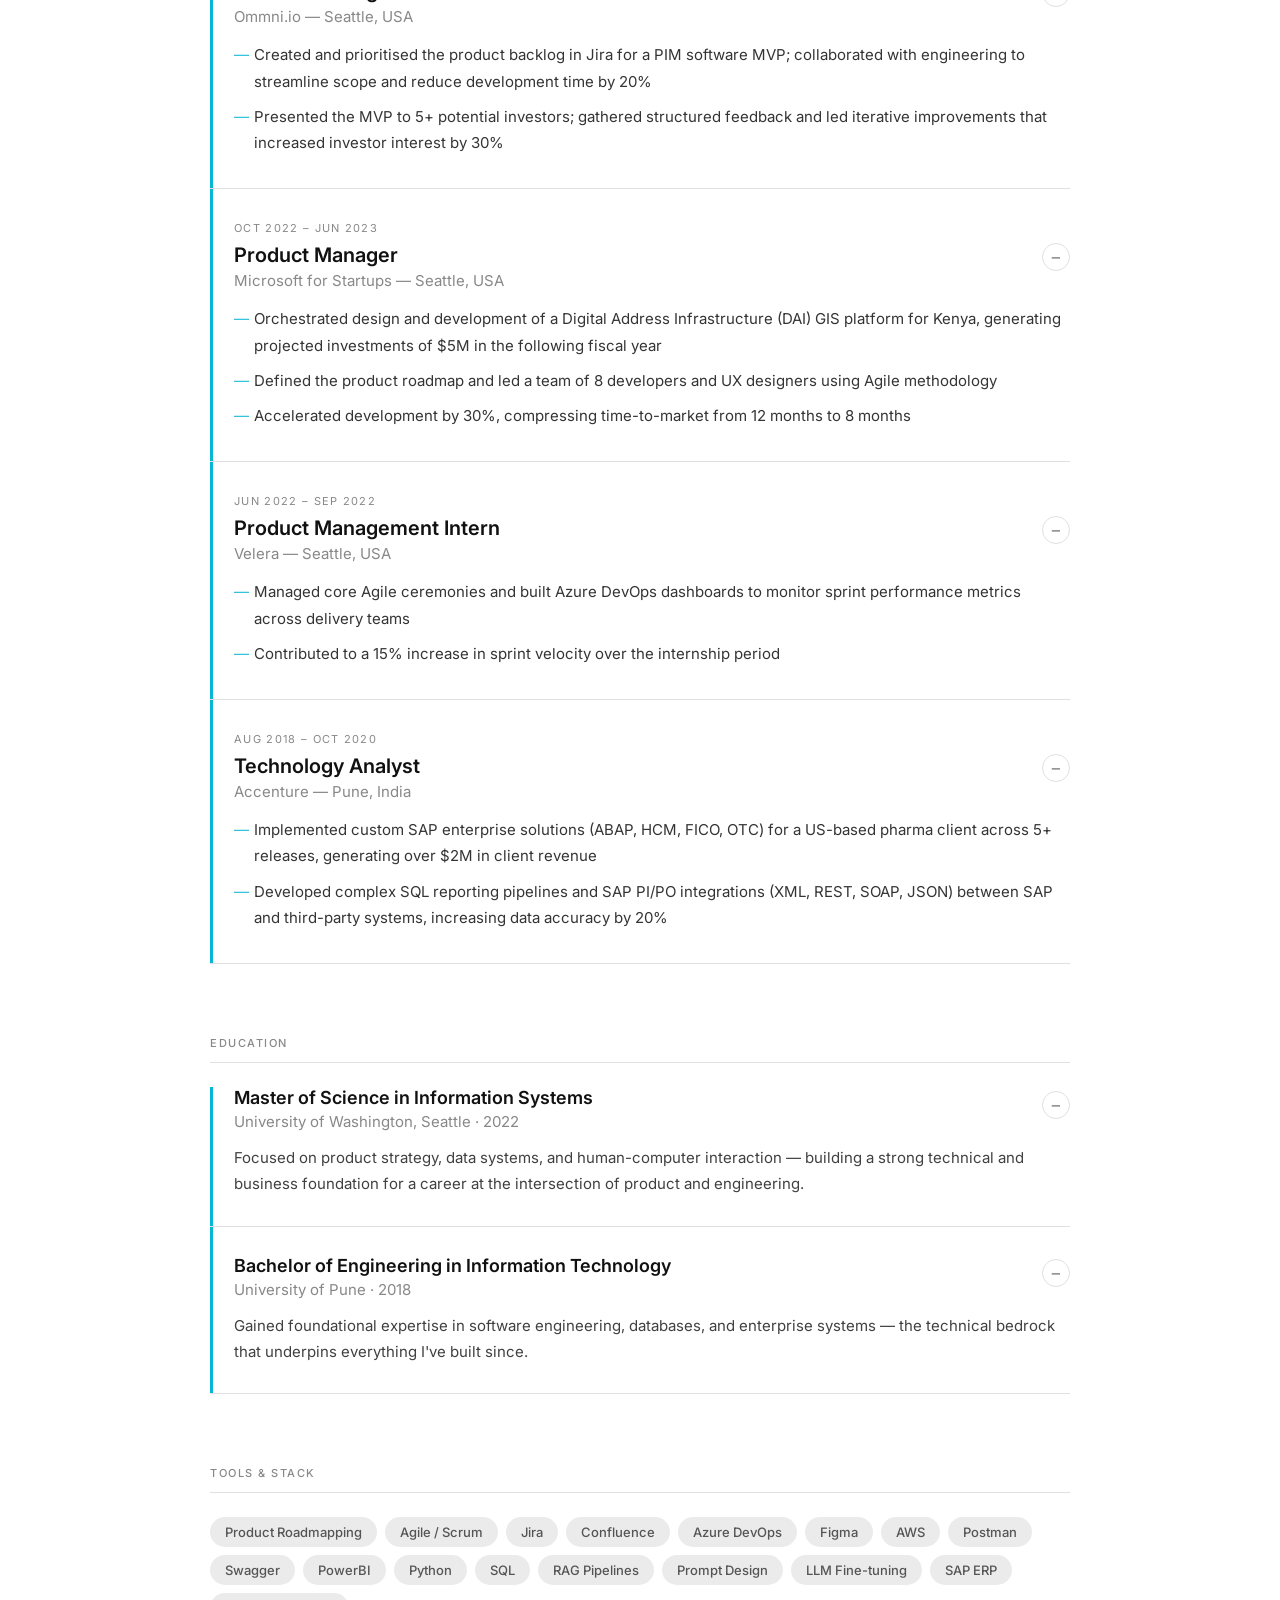
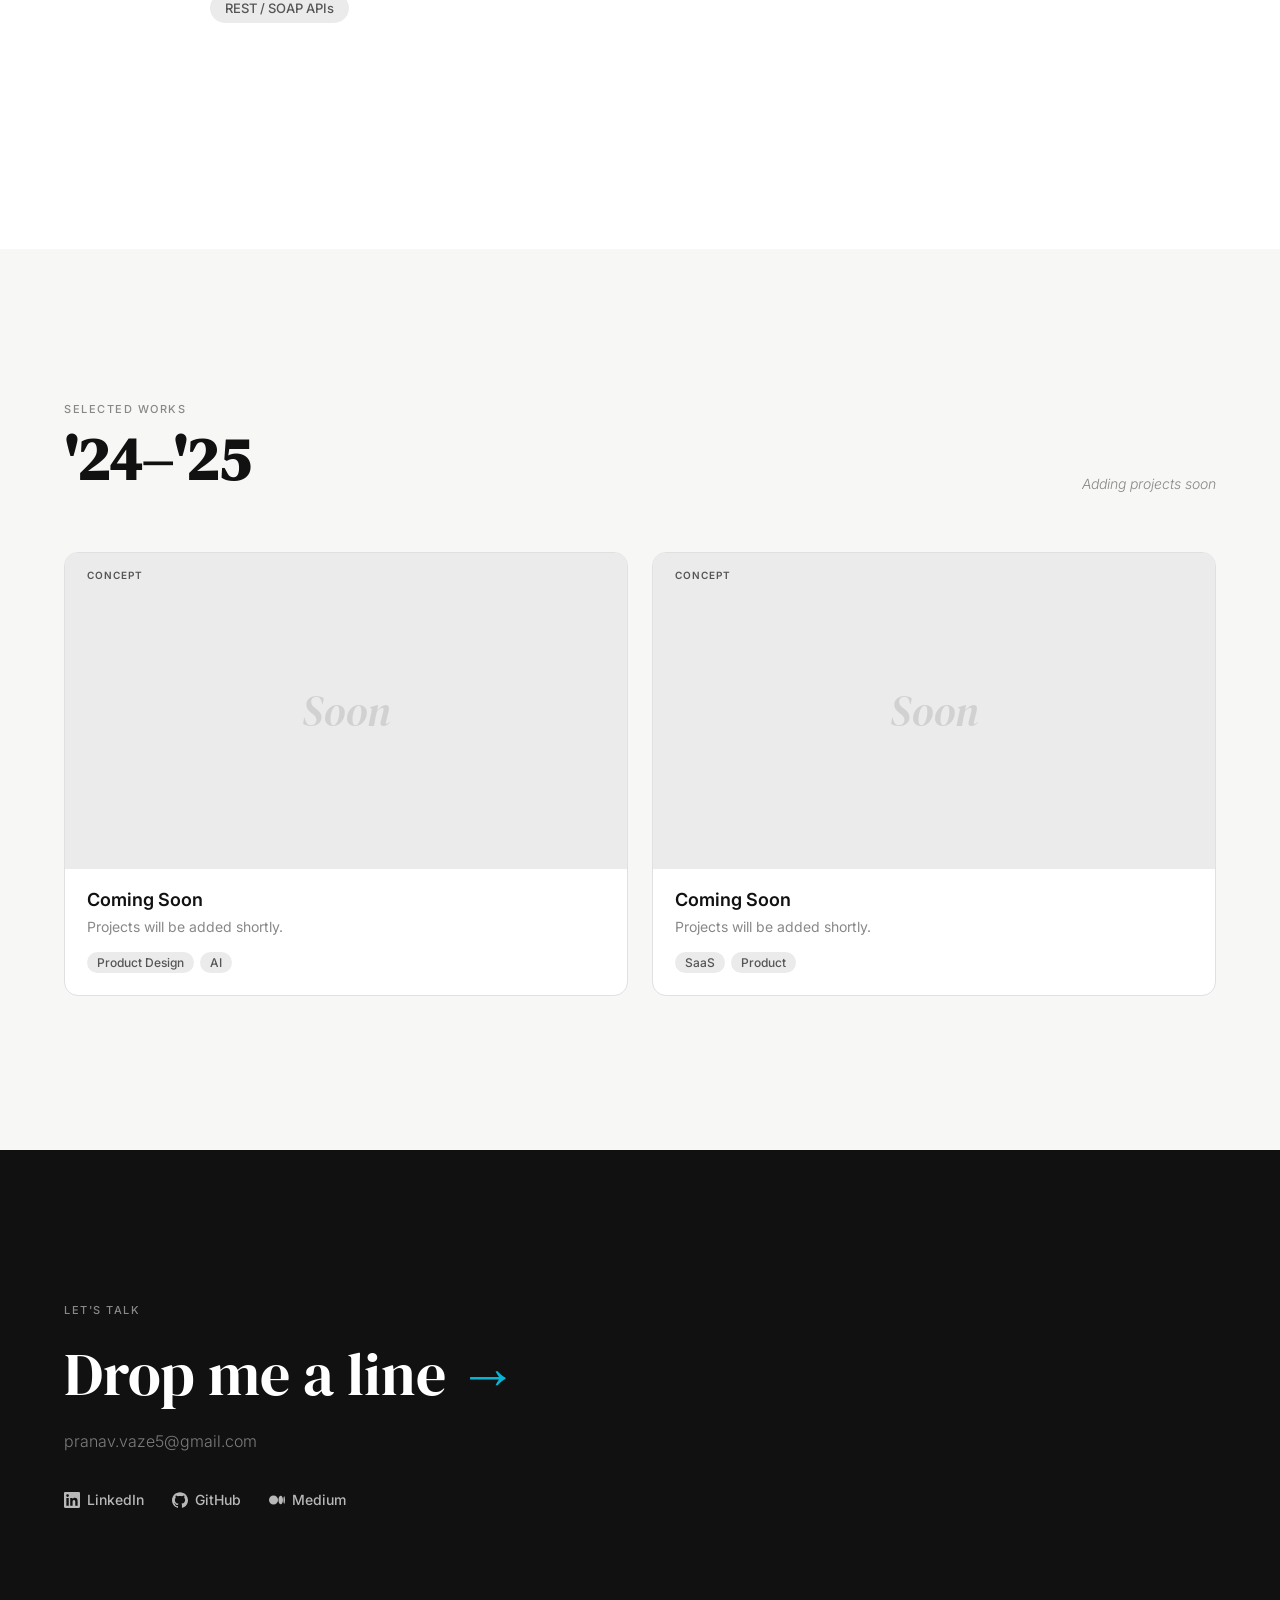
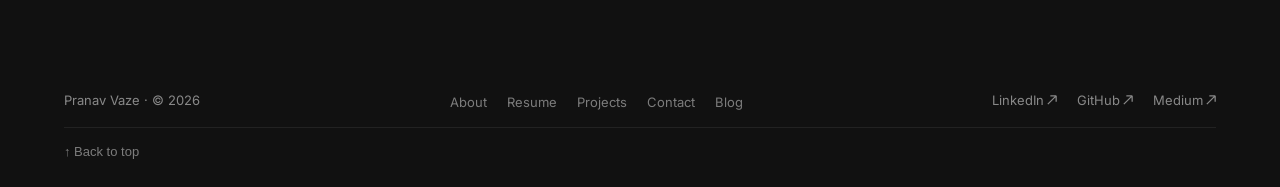
==== commit 664059f3: "Add Google Search Console verification and SEO improvements" ====
--- a/index.html
+++ b/index.html
@@ -4,9 +4,50 @@
 <head>
   <meta charset="UTF-8">
   <meta name="viewport" content="width=device-width, initial-scale=1.0">
-  <title>Pranav Vaze — Product Manager</title>
-  <meta name="description"
-    content="Pranav Vaze — Product Manager specialising in AI-native products. Turning ambiguity into roadmaps and roadmaps into launches.">
+  <title>Pranav Vaze — Product Manager | AI Products & SaaS</title>
+  <meta name="description" content="Pranav Vaze — Product Manager specialising in AI-native SaaS products. From ambiguity to roadmaps to shipped products. Based in Pune, India.">
+  <meta name="keywords" content="Pranav Vaze, Product Manager, AI Products, SaaS, Product Management, Pune, ContractGenius, LegalGenius, MisticusMind">
+  <meta name="author" content="Pranav Vaze">
+  <link rel="canonical" href="https://pranavvaze96.github.io/portfolio/">
+
+  <!-- Open Graph -->
+  <meta property="og:type" content="website">
+  <meta property="og:url" content="https://pranavvaze96.github.io/portfolio/">
+  <meta property="og:title" content="Pranav Vaze — Product Manager | AI Products & SaaS">
+  <meta property="og:description" content="PM specialising in AI-native SaaS products. From ambiguity to roadmaps to shipped products.">
+  <meta property="og:image" content="https://pranavvaze96.github.io/portfolio/assets/images/pranav.jpeg">
+  <meta property="og:image:width" content="1200">
+  <meta property="og:image:height" content="630">
+  <meta property="og:site_name" content="Pranav Vaze">
+  <meta property="og:locale" content="en_US">
+
+  <!-- Twitter Card -->
+  <meta name="twitter:card" content="summary_large_image">
+  <meta name="twitter:title" content="Pranav Vaze — Product Manager | AI Products & SaaS">
+  <meta name="twitter:description" content="PM specialising in AI-native SaaS products. From ambiguity to roadmaps to shipped products.">
+  <meta name="twitter:image" content="https://pranavvaze96.github.io/portfolio/assets/images/pranav.jpeg">
+
+  <!-- JSON-LD: Person -->
+  <script type="application/ld+json">
+  {
+    "@context": "https://schema.org",
+    "@type": "Person",
+    "name": "Pranav Vaze",
+    "jobTitle": "Product Manager",
+    "description": "Product Manager specialising in AI-native SaaS products, agile delivery, and cross-functional team leadership.",
+    "url": "https://pranavvaze96.github.io/portfolio/",
+    "image": "https://pranavvaze96.github.io/portfolio/assets/images/pranav.jpeg",
+    "email": "pranav.vaze5@gmail.com",
+    "address": { "@type": "PostalAddress", "addressLocality": "Pune", "addressCountry": "IN" },
+    "sameAs": [
+      "https://www.linkedin.com/in/pranavv11",
+      "https://github.com/pranavvaze96",
+      "https://pranavvaze.medium.com"
+    ],
+    "knowsAbout": ["Product Management", "AI Products", "SaaS", "RAG Pipelines", "Agile", "LLM Development"]
+  }
+  </script>
+
   <link rel="icon" type="image/png" href="assets/images/favicon.png" id="favicon" media="(prefers-color-scheme: light)">
   <link rel="icon" type="image/png" href="assets/images/favicon2.png" media="(prefers-color-scheme: dark)">
   <link rel="apple-touch-icon" href="assets/images/favicon.png">
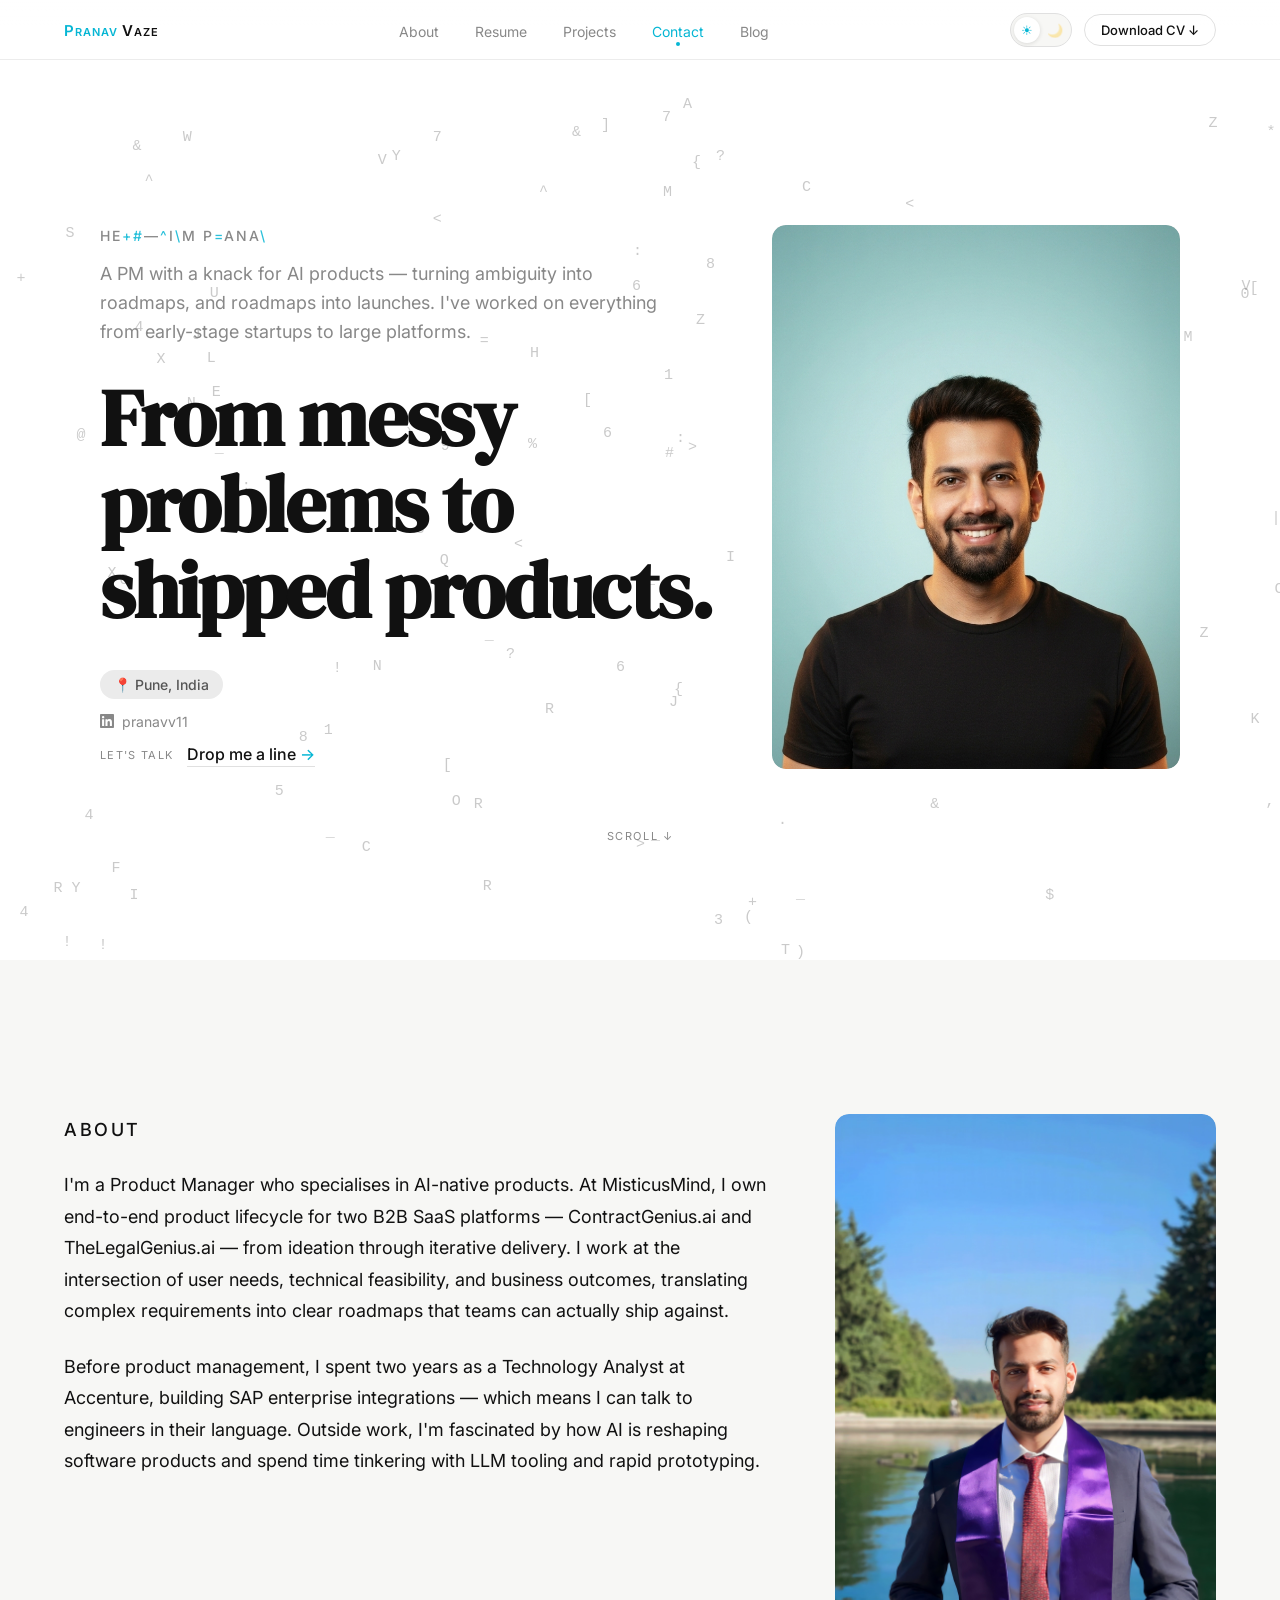
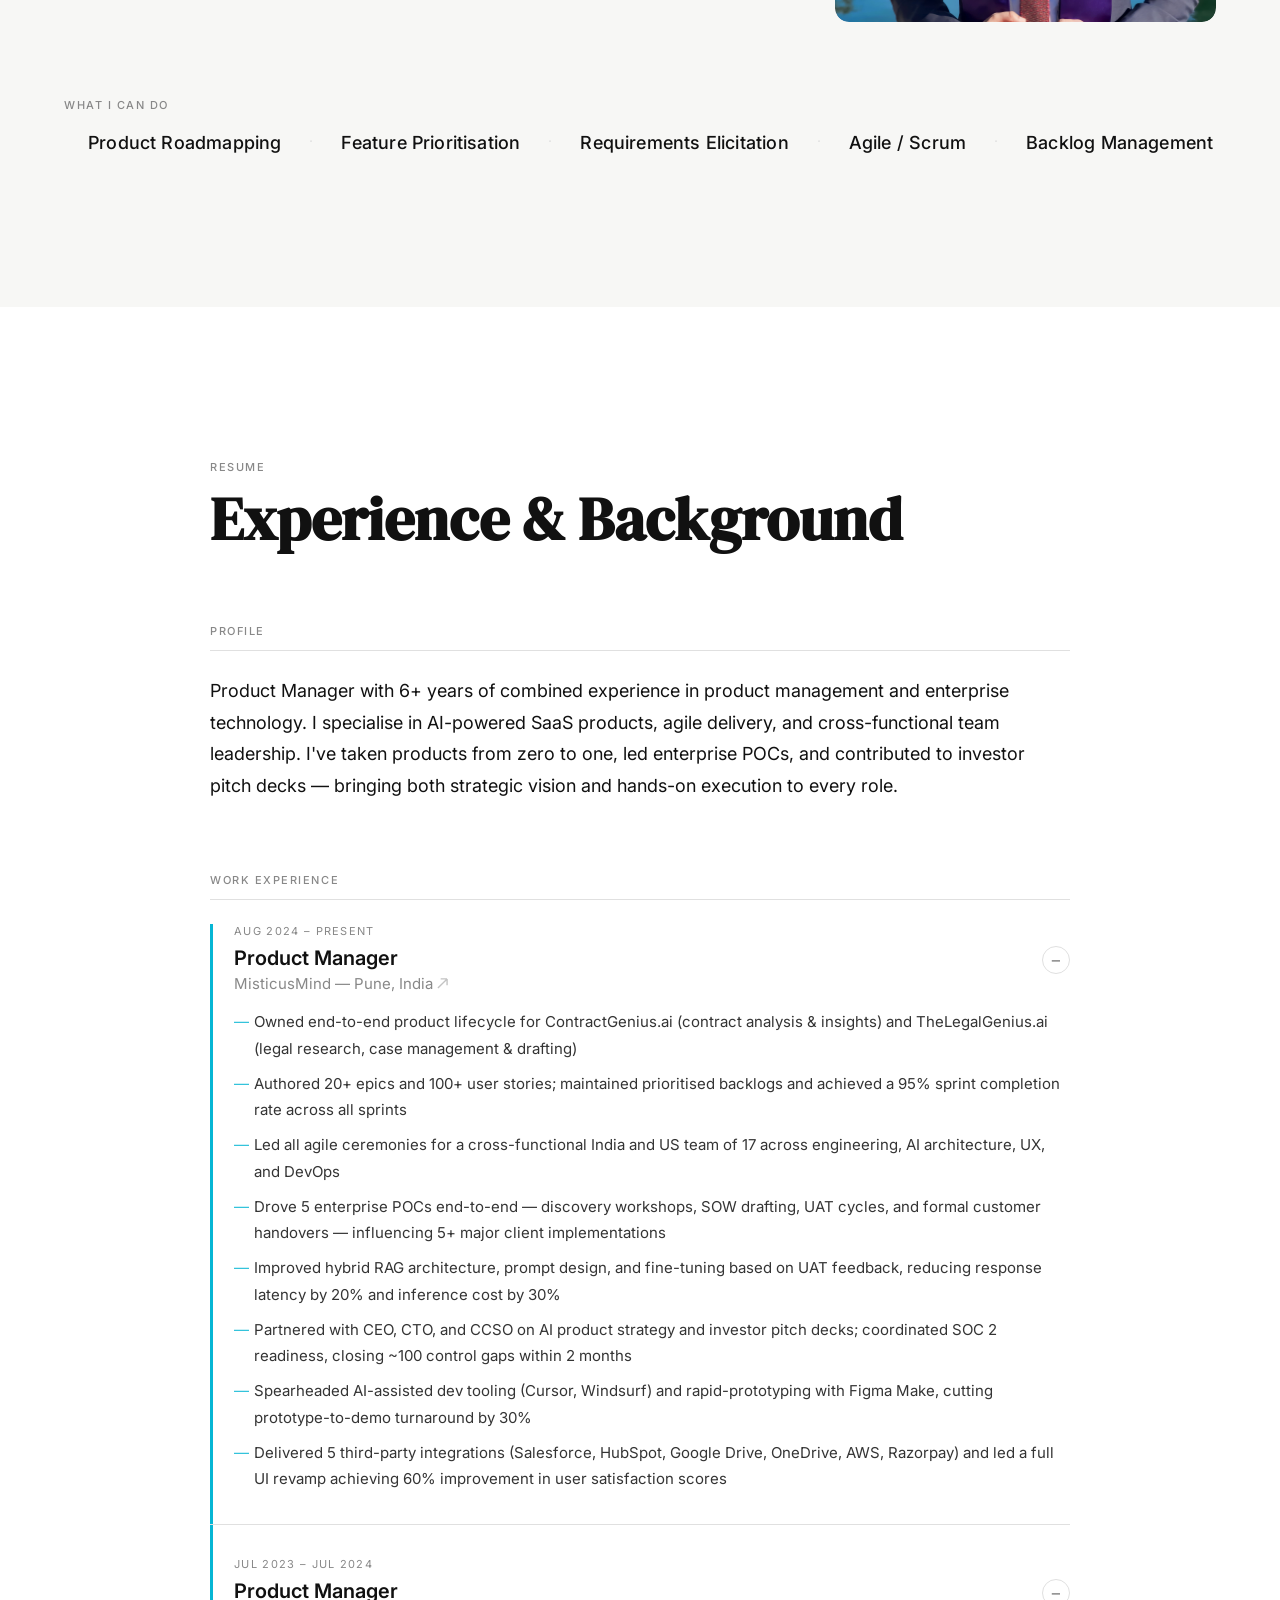
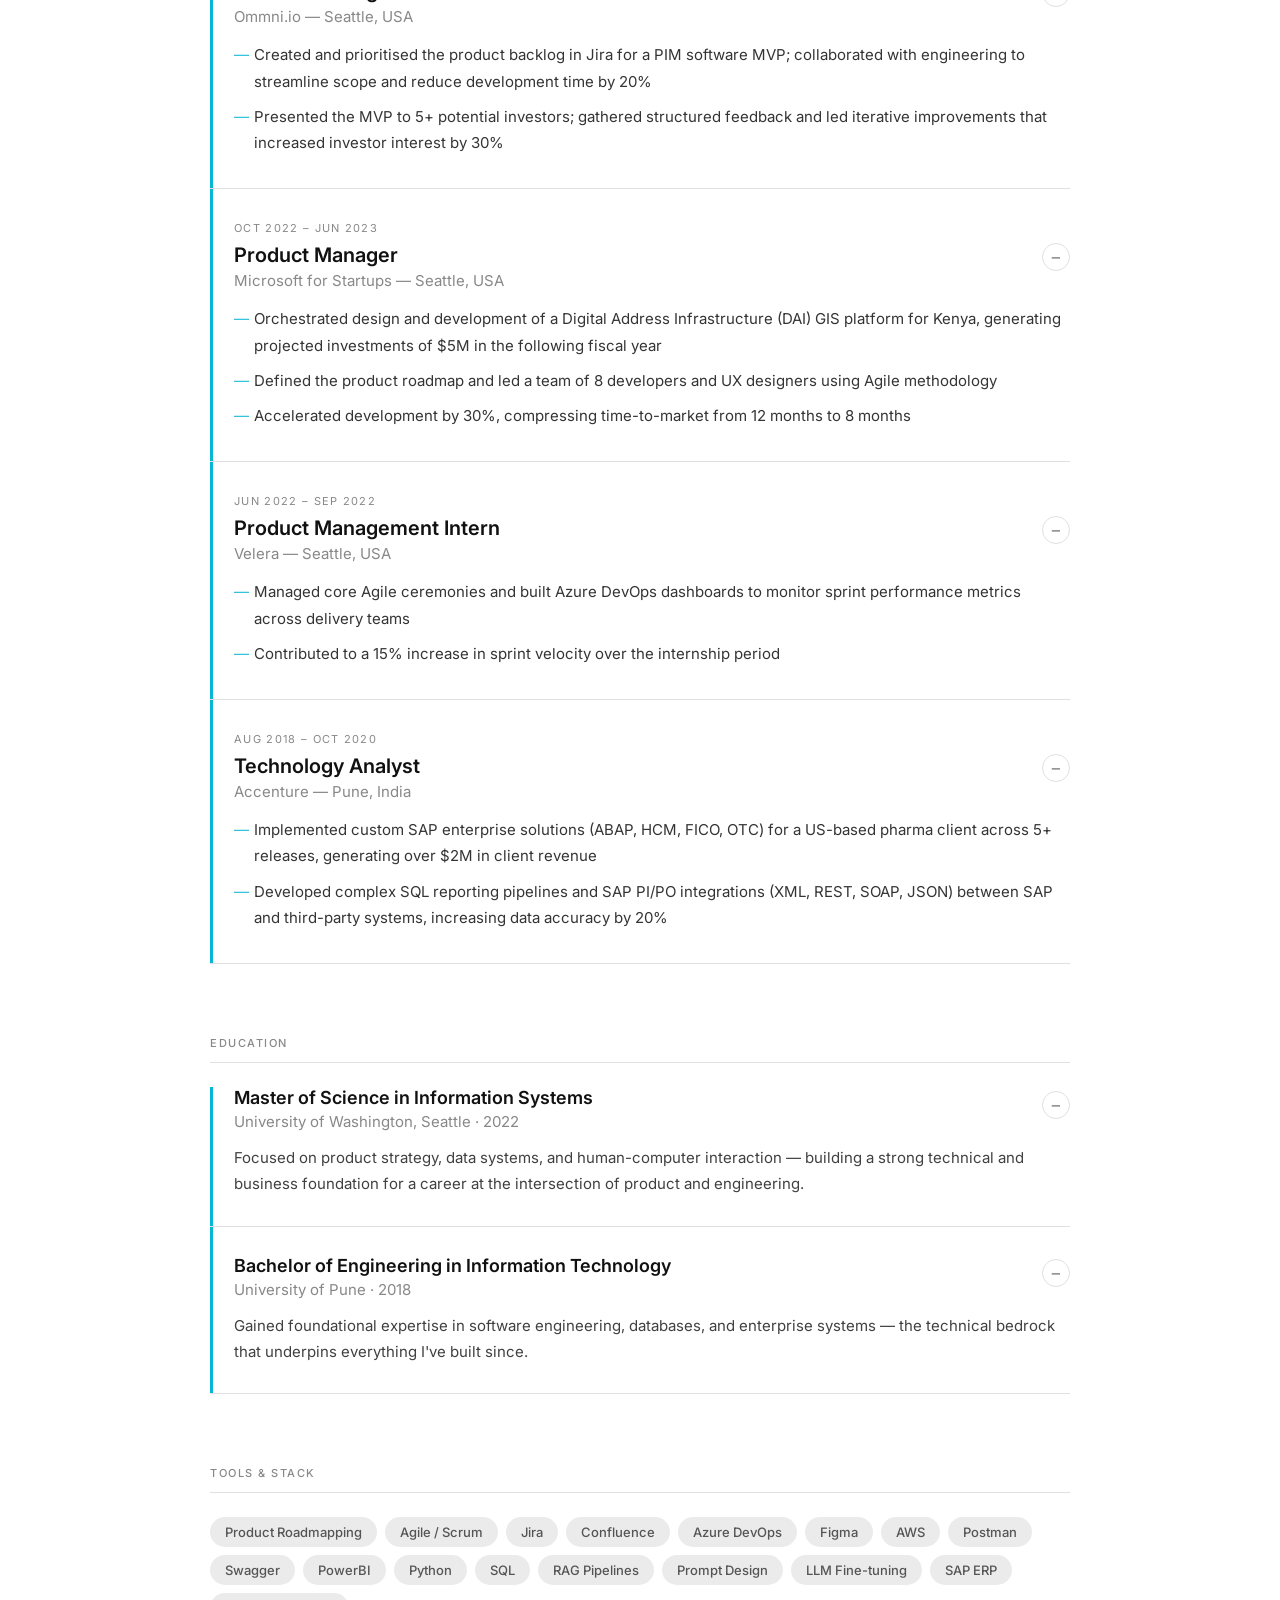
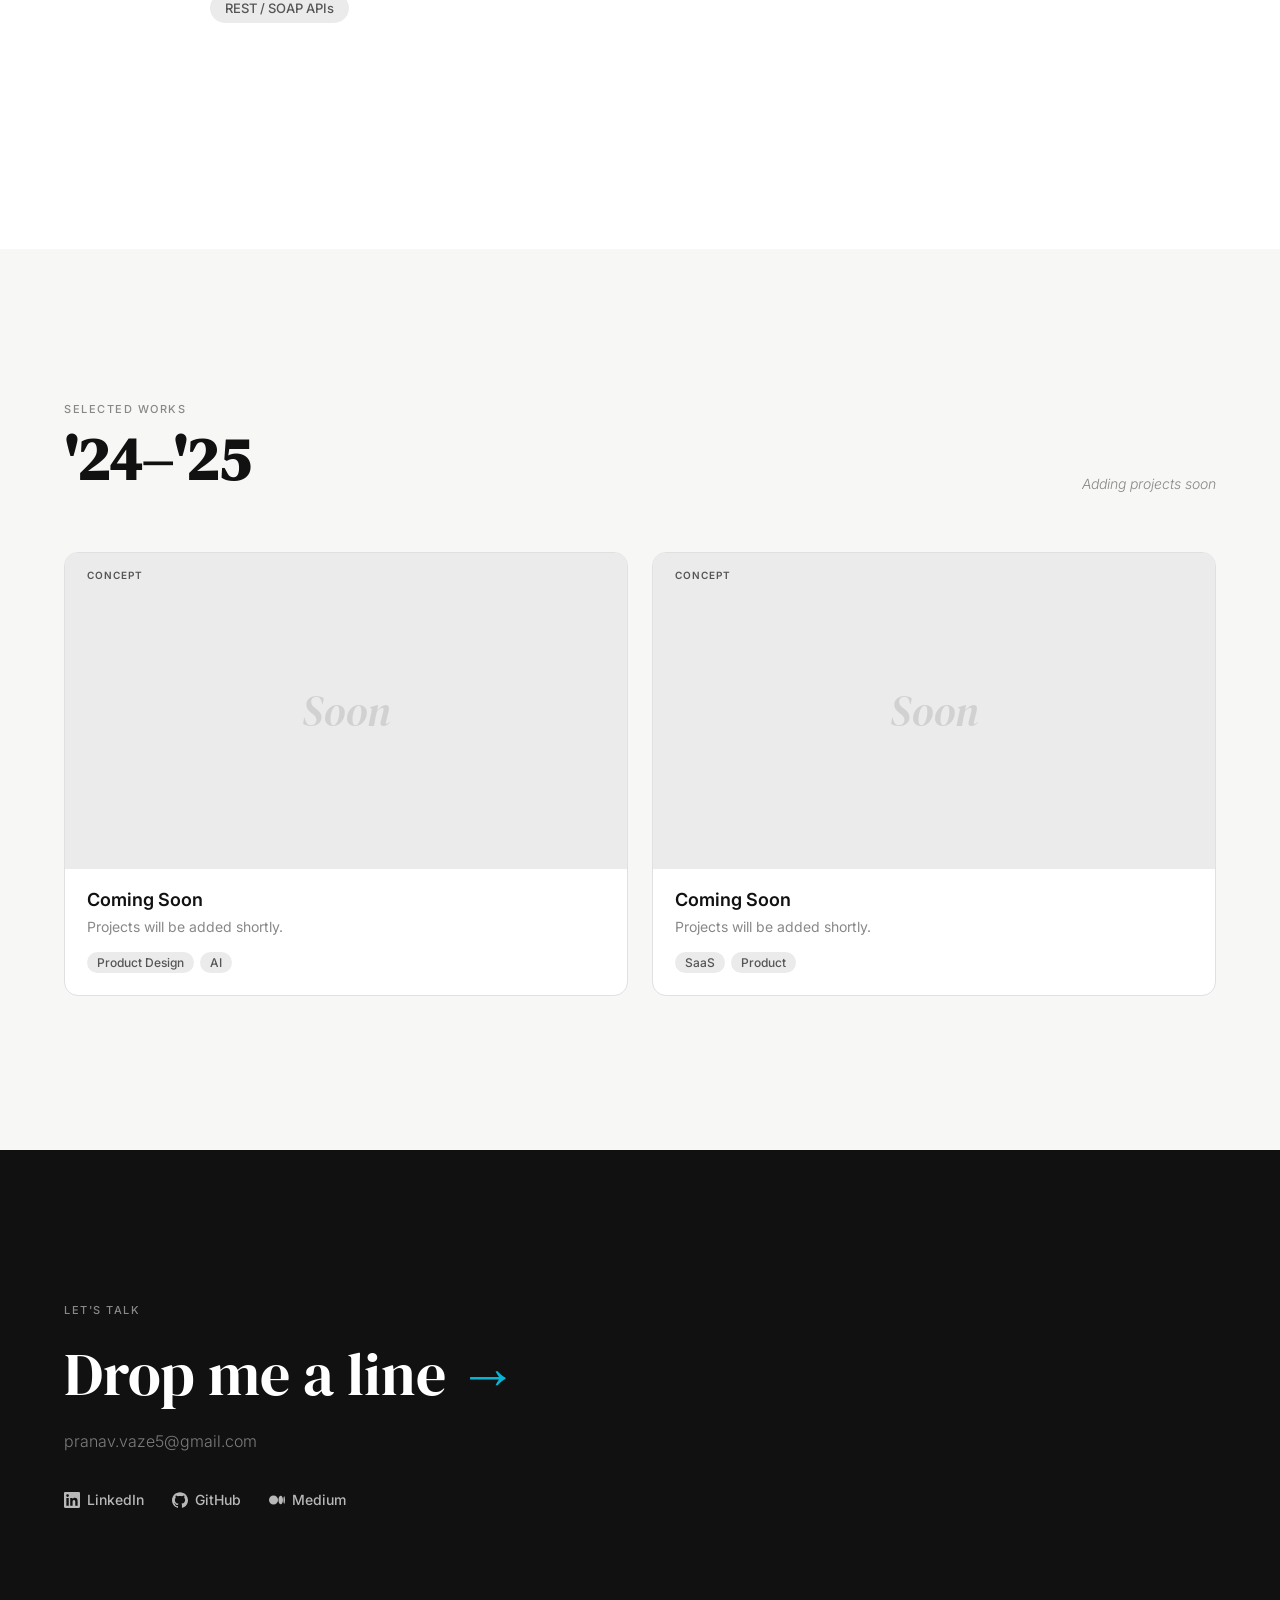
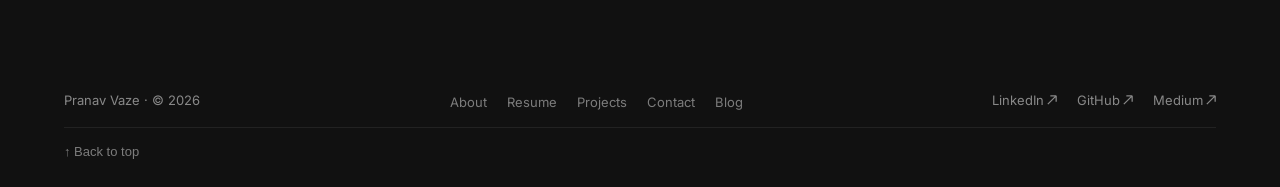
==== commit 5d220d9f: "Fix all URLs to Netlify domain" ====
--- a/index.html
+++ b/index.html
@@ -8,14 +8,14 @@
   <meta name="description" content="Pranav Vaze — Product Manager specialising in AI-native SaaS products. From ambiguity to roadmaps to shipped products. Based in Pune, India.">
   <meta name="keywords" content="Pranav Vaze, Product Manager, AI Products, SaaS, Product Management, Pune, ContractGenius, LegalGenius, MisticusMind">
   <meta name="author" content="Pranav Vaze">
-  <link rel="canonical" href="https://pranavvaze96.github.io/portfolio/">
+  <link rel="canonical" href="https://pranavvaze.netlify.app/">
 
   <!-- Open Graph -->
   <meta property="og:type" content="website">
-  <meta property="og:url" content="https://pranavvaze96.github.io/portfolio/">
+  <meta property="og:url" content="https://pranavvaze.netlify.app/">
   <meta property="og:title" content="Pranav Vaze — Product Manager | AI Products & SaaS">
   <meta property="og:description" content="PM specialising in AI-native SaaS products. From ambiguity to roadmaps to shipped products.">
-  <meta property="og:image" content="https://pranavvaze96.github.io/portfolio/assets/images/pranav.jpeg">
+  <meta property="og:image" content="https://pranavvaze.netlify.app/assets/images/pranav.jpeg">
   <meta property="og:image:width" content="1200">
   <meta property="og:image:height" content="630">
   <meta property="og:site_name" content="Pranav Vaze">
@@ -25,7 +25,7 @@
   <meta name="twitter:card" content="summary_large_image">
   <meta name="twitter:title" content="Pranav Vaze — Product Manager | AI Products & SaaS">
   <meta name="twitter:description" content="PM specialising in AI-native SaaS products. From ambiguity to roadmaps to shipped products.">
-  <meta name="twitter:image" content="https://pranavvaze96.github.io/portfolio/assets/images/pranav.jpeg">
+  <meta name="twitter:image" content="https://pranavvaze.netlify.app/assets/images/pranav.jpeg">
 
   <!-- JSON-LD: Person -->
   <script type="application/ld+json">
@@ -35,8 +35,8 @@
     "name": "Pranav Vaze",
     "jobTitle": "Product Manager",
     "description": "Product Manager specialising in AI-native SaaS products, agile delivery, and cross-functional team leadership.",
-    "url": "https://pranavvaze96.github.io/portfolio/",
-    "image": "https://pranavvaze96.github.io/portfolio/assets/images/pranav.jpeg",
+    "url": "https://pranavvaze.netlify.app/",
+    "image": "https://pranavvaze.netlify.app/assets/images/pranav.jpeg",
     "email": "pranav.vaze5@gmail.com",
     "address": { "@type": "PostalAddress", "addressLocality": "Pune", "addressCountry": "IN" },
     "sameAs": [
